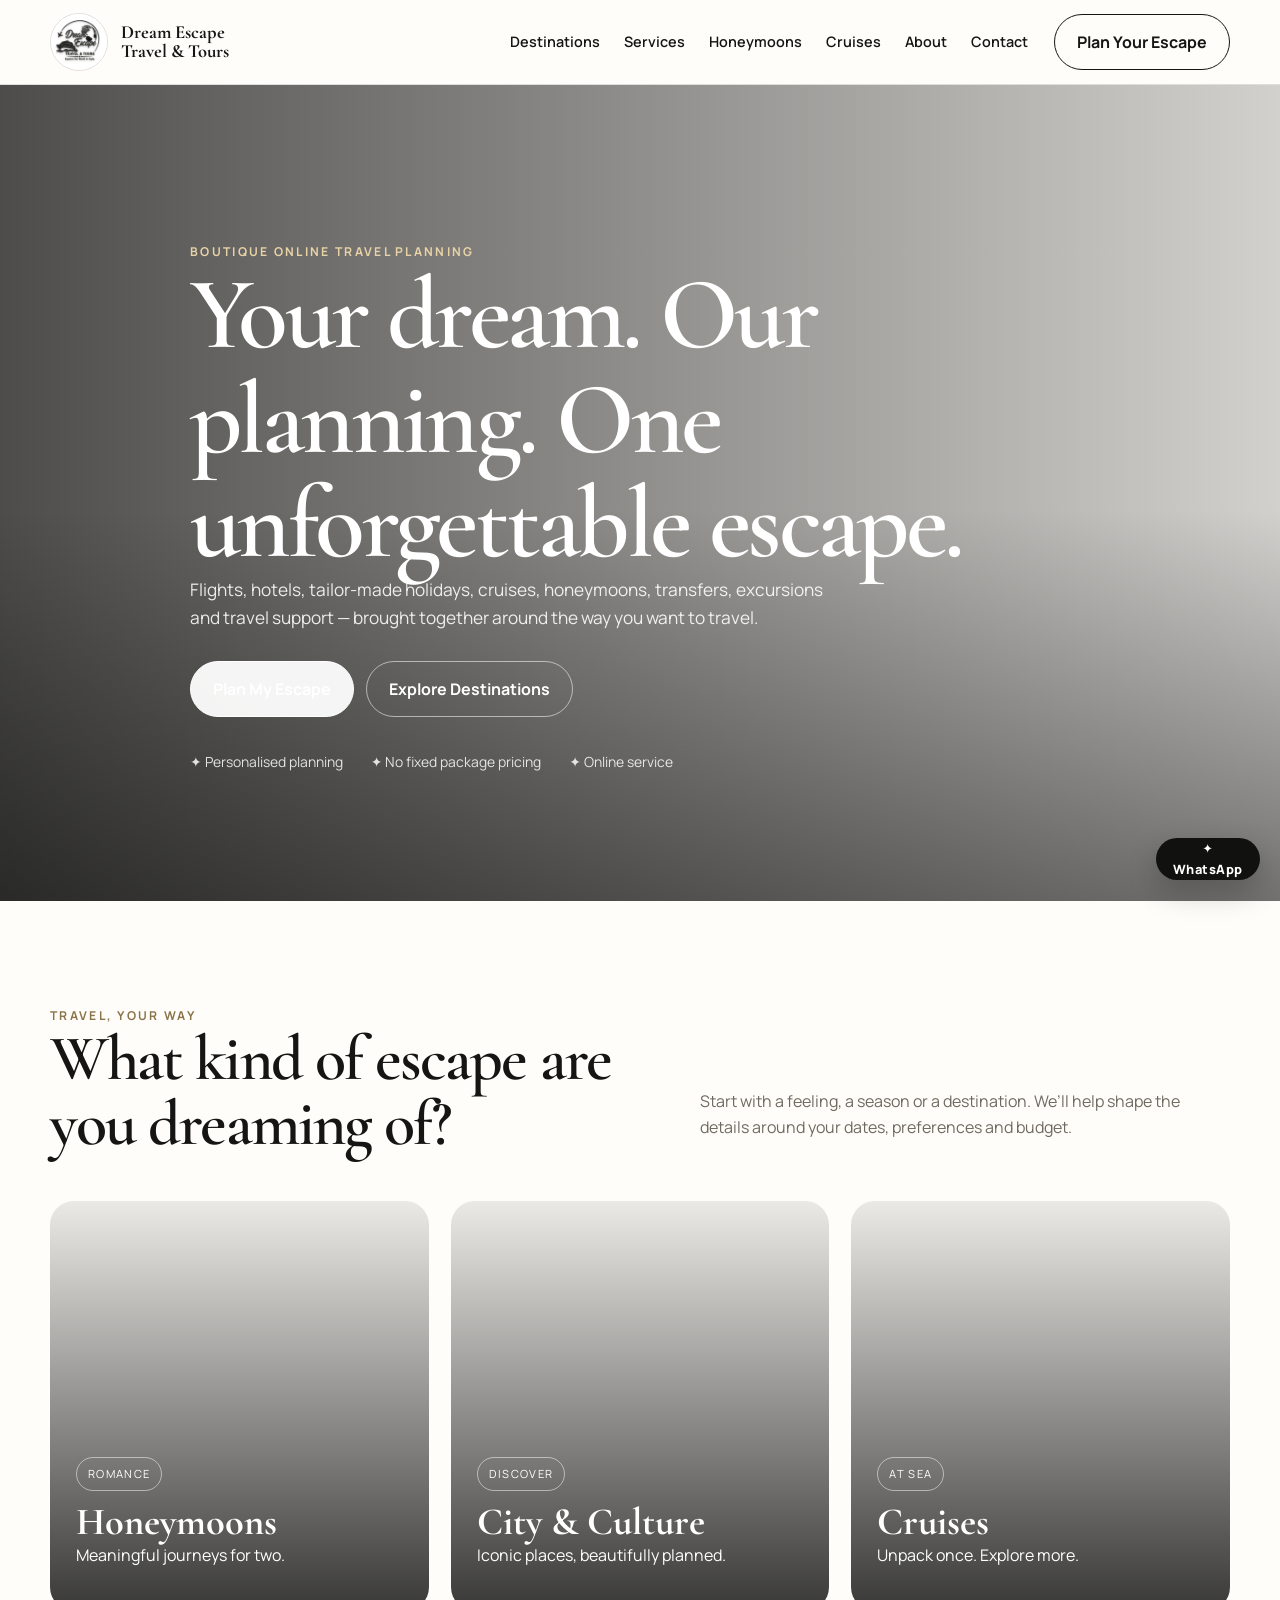
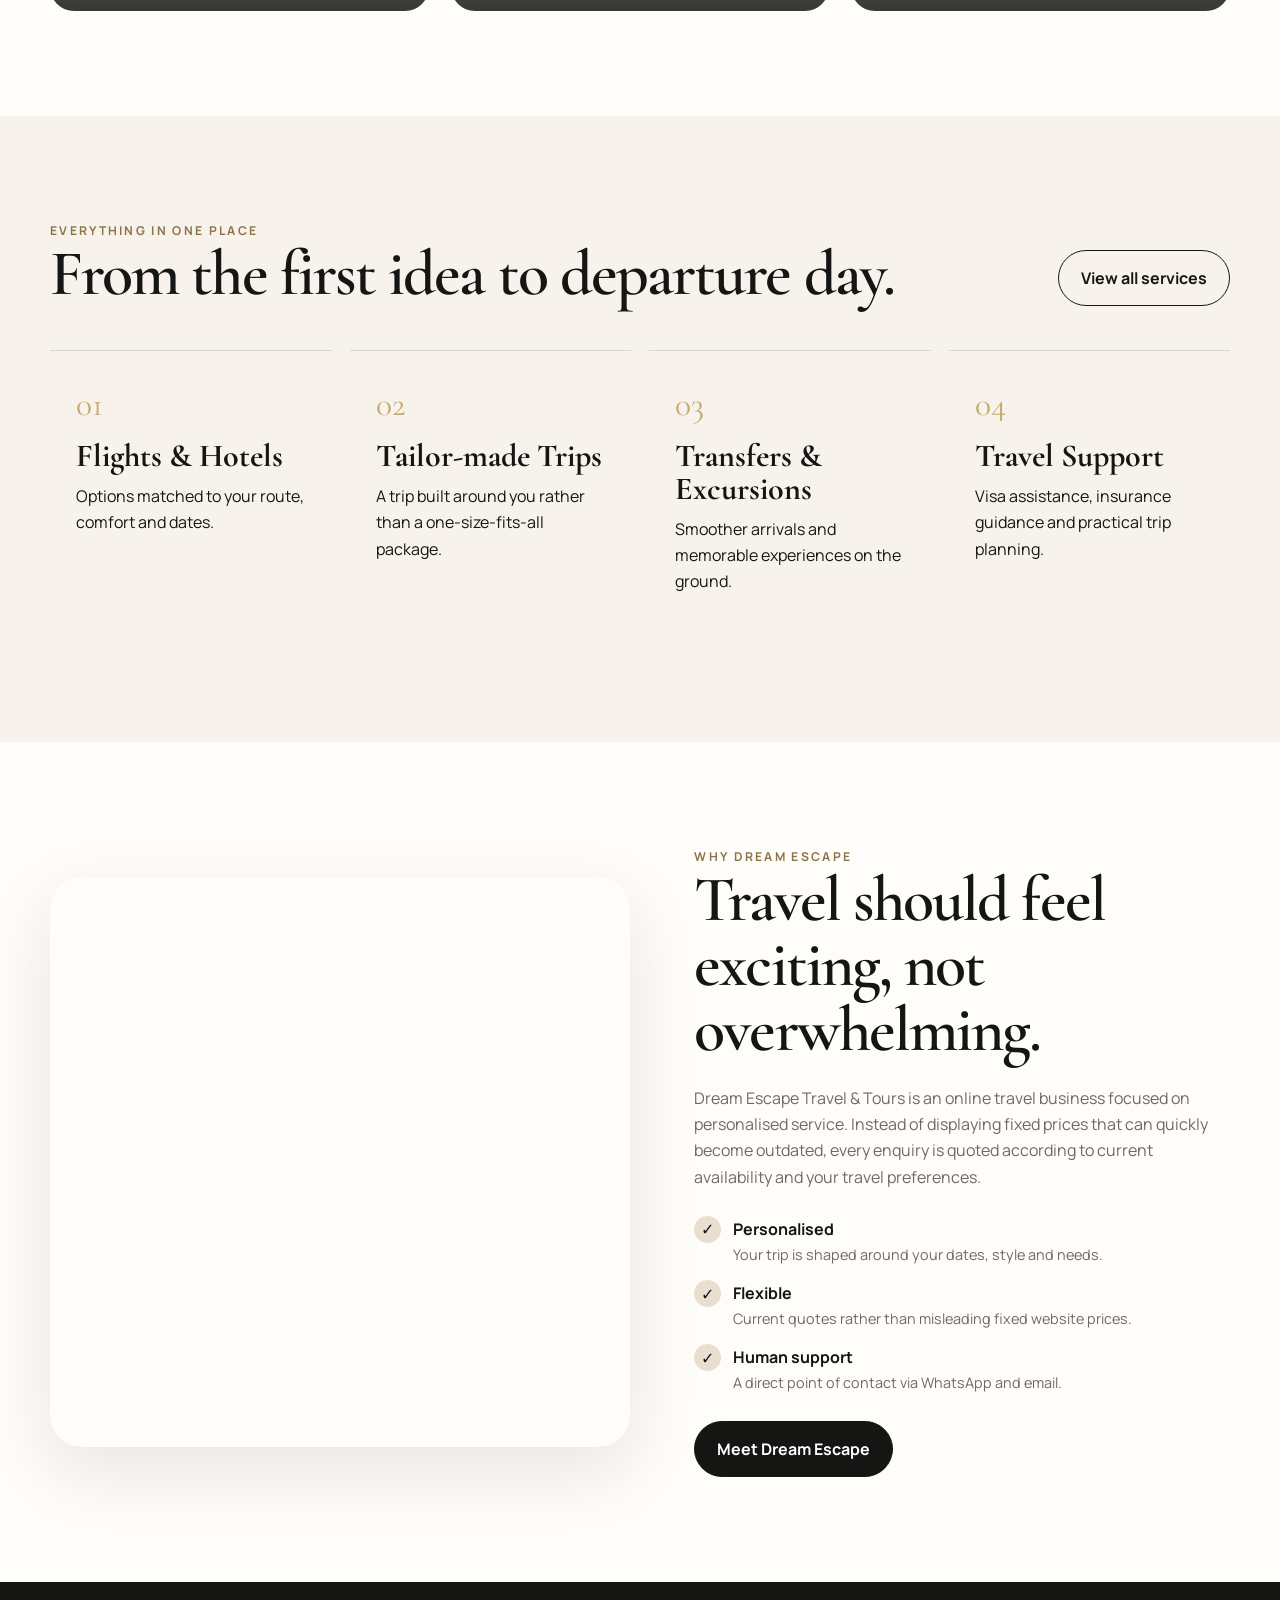
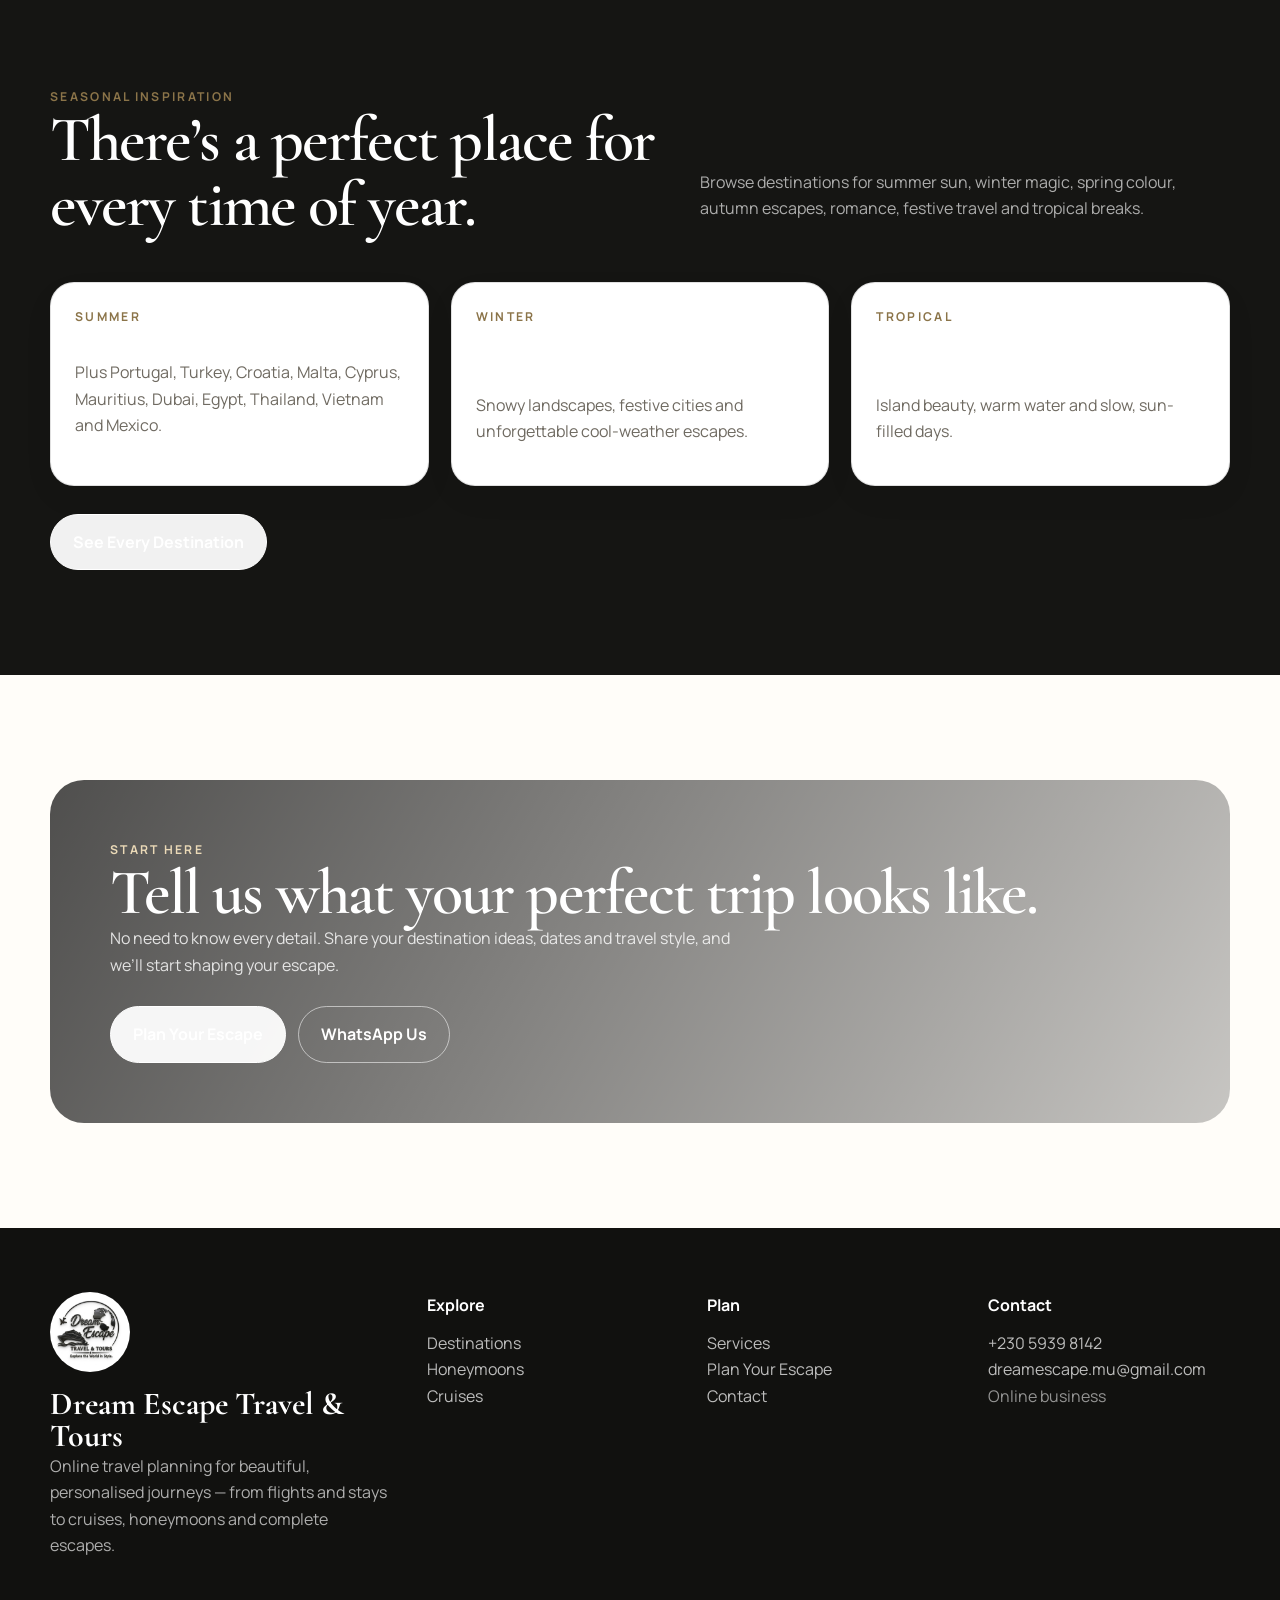
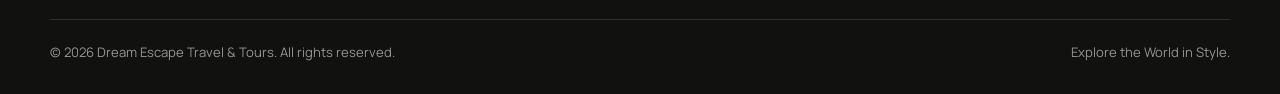
==== index.html @ 02864004 "Add files via upload" ====
<!doctype html>
<html lang="en">
<head>
<meta charset="utf-8">
<meta name="viewport" content="width=device-width,initial-scale=1">
<title>Dream Escape Travel & Tours | Explore the World in Style</title>
<meta name="description" content="Dream Escape Travel & Tours — personalised travel planning, holidays, honeymoons and cruises.">
<link rel="icon" href="dream-escape-logo.jpeg">
<link rel="stylesheet" href="styles.css">
</head>
<body>

<header class="site-header">
  <div class="container nav">
    <a class="brand" href="index.html">
      <img src="dream-escape-logo.jpeg" alt="Dream Escape Travel & Tours logo">
      <span class="brand-text">Dream Escape<br>Travel & Tours</span>
    </a>
    <nav class="nav-links">
      <a href="destinations.html">Destinations</a>
      <a href="services.html">Services</a>
      <a href="honeymoons.html">Honeymoons</a>
      <a href="cruises.html">Cruises</a>
      <a href="about.html">About</a>
      <a href="contact.html">Contact</a>
    </nav>
    <a class="nav-cta" href="plan.html">Plan Your Escape</a>
    <button class="mobile-toggle" aria-label="Open menu">☰</button>
  </div>
</header>


<main>
<section class="hero">
  <div class="container hero-content">
    <div class="eyebrow" style="color:#e8d3a7">Boutique online travel planning</div>
    <h1>Your dream. Our planning. One unforgettable escape.</h1>
    <p>Flights, hotels, tailor-made holidays, cruises, honeymoons, transfers, excursions and travel support — brought together around the way you want to travel.</p>
    <div class="hero-actions"><a class="btn btn-light" href="plan.html">Plan My Escape</a><a class="btn" style="border-color:rgba(255,255,255,.55);color:white" href="destinations.html">Explore Destinations</a></div>
    <div class="hero-note"><span>✦ Personalised planning</span><span>✦ No fixed package pricing</span><span>✦ Online service</span></div>
  </div>
</section>

<section class="section">
 <div class="container">
  <div class="section-head"><div><div class="eyebrow">Travel, your way</div><h2>What kind of escape are you dreaming of?</h2></div><p>Start with a feeling, a season or a destination. We’ll help shape the details around your dates, preferences and budget.</p></div>
  <div class="grid-3">
    <a class="image-card" href="honeymoons.html" style="background-image:url('https://images.unsplash.com/photo-1516483638261-f4dbaf036963?auto=format&fit=crop&w=1000&q=85')"><div class="image-card-content"><span class="badge">Romance</span><h3>Honeymoons</h3><p>Meaningful journeys for two.</p></div></a>
    <a class="image-card" href="destinations.html" style="background-image:url('https://images.unsplash.com/photo-1502602898657-3e91760cbb34?auto=format&fit=crop&w=1000&q=85')"><div class="image-card-content"><span class="badge">Discover</span><h3>City & Culture</h3><p>Iconic places, beautifully planned.</p></div></a>
    <a class="image-card" href="cruises.html" style="background-image:url('https://images.unsplash.com/photo-1548574505-5e239809ee19?auto=format&fit=crop&w=1000&q=85')"><div class="image-card-content"><span class="badge">At sea</span><h3>Cruises</h3><p>Unpack once. Explore more.</p></div></a>
  </div>
 </div>
</section>

<section class="section section-soft">
 <div class="container">
  <div class="section-head"><div><div class="eyebrow">Everything in one place</div><h2>From the first idea to departure day.</h2></div><a class="btn" href="services.html">View all services</a></div>
  <div class="grid-4">
   <div class="service"><div class="service-num">01</div><h3>Flights & Hotels</h3><p>Options matched to your route, comfort and dates.</p></div>
   <div class="service"><div class="service-num">02</div><h3>Tailor-made Trips</h3><p>A trip built around you rather than a one-size-fits-all package.</p></div>
   <div class="service"><div class="service-num">03</div><h3>Transfers & Excursions</h3><p>Smoother arrivals and memorable experiences on the ground.</p></div>
   <div class="service"><div class="service-num">04</div><h3>Travel Support</h3><p>Visa assistance, insurance guidance and practical trip planning.</p></div>
  </div>
 </div>
</section>

<section class="section">
 <div class="container split">
  <div class="split-media"></div>
  <div>
   <div class="eyebrow">Why Dream Escape</div>
   <h2>Travel should feel exciting, not overwhelming.</h2>
   <p class="muted" style="margin-top:22px">Dream Escape Travel & Tours is an online travel business focused on personalised service. Instead of displaying fixed prices that can quickly become outdated, every enquiry is quoted according to current availability and your travel preferences.</p>
   <div class="checks">
    <div class="check"><span>✓</span><div><b>Personalised</b><div class="small">Your trip is shaped around your dates, style and needs.</div></div></div>
    <div class="check"><span>✓</span><div><b>Flexible</b><div class="small">Current quotes rather than misleading fixed website prices.</div></div></div>
    <div class="check"><span>✓</span><div><b>Human support</b><div class="small">A direct point of contact via WhatsApp and email.</div></div></div>
   </div>
   <a class="btn btn-dark" href="about.html">Meet Dream Escape</a>
  </div>
 </div>
</section>

<section class="section section-dark">
 <div class="container">
  <div class="section-head"><div><div class="eyebrow">Seasonal inspiration</div><h2>There’s a perfect place for every time of year.</h2></div><p>Browse destinations for summer sun, winter magic, spring colour, autumn escapes, romance, festive travel and tropical breaks.</p></div>
  <div class="grid-3">
   <div class="card"><div class="card-body"><div class="eyebrow">Summer</div><h3>Greece · Italy · Spain</h3><p>Plus Portugal, Turkey, Croatia, Malta, Cyprus, Mauritius, Dubai, Egypt, Thailand, Vietnam and Mexico.</p></div></div>
   <div class="card"><div class="card-body"><div class="eyebrow">Winter</div><h3>Switzerland · Japan · Lapland</h3><p>Snowy landscapes, festive cities and unforgettable cool-weather escapes.</p></div></div>
   <div class="card"><div class="card-body"><div class="eyebrow">Tropical</div><h3>Mauritius · Maldives · Seychelles</h3><p>Island beauty, warm water and slow, sun-filled days.</p></div></div>
  </div>
  <div style="margin-top:28px"><a class="btn btn-light" href="destinations.html">See Every Destination</a></div>
 </div>
</section>

<section class="section">
 <div class="container cta-panel">
  <div class="eyebrow" style="color:#ead9b7">Start here</div>
  <h2>Tell us what your perfect trip looks like.</h2>
  <p>No need to know every detail. Share your destination ideas, dates and travel style, and we’ll start shaping your escape.</p>
  <div class="hero-actions"><a class="btn btn-light" href="plan.html">Plan Your Escape</a><a class="btn" style="color:white;border-color:rgba(255,255,255,.55)" href="https://wa.me/23059398142" target="_blank">WhatsApp Us</a></div>
 </div>
</section>
</main>


<a class="float-wa" href="https://wa.me/23059398142" target="_blank" aria-label="WhatsApp">✦</a>
<footer>
  <div class="container">
    <div class="footer-grid">
      <div class="footer-brand">
        <img src="dream-escape-logo.jpeg" alt="">
        <h3>Dream Escape Travel & Tours</h3>
        <p style="color:rgba(255,255,255,.66);max-width:360px">Online travel planning for beautiful, personalised journeys — from flights and stays to cruises, honeymoons and complete escapes.</p>
      </div>
      <div><div class="footer-title">Explore</div><a href="destinations.html">Destinations</a><br><a href="honeymoons.html">Honeymoons</a><br><a href="cruises.html">Cruises</a></div>
      <div><div class="footer-title">Plan</div><a href="services.html">Services</a><br><a href="plan.html">Plan Your Escape</a><br><a href="contact.html">Contact</a></div>
      <div><div class="footer-title">Contact</div><a href="tel:+23059398142">+230 5939 8142</a><br><a href="mailto:dreamescape.mu@gmail.com">dreamescape.mu@gmail.com</a><br><span style="color:rgba(255,255,255,.55)">Online business</span></div>
    </div>
    <div class="copyright"><span>© 2026 Dream Escape Travel & Tours. All rights reserved.</span><span>Explore the World in Style.</span></div>
  </div>
</footer>
<script src="script.js"></script>

</body>
</html>
---- styles.css ----
@import url('https://fonts.googleapis.com/css2?family=Cormorant+Garamond:wght@500;600;700&family=Manrope:wght@400;500;600;700&display=swap');

:root{
  --ink:#151513;
  --cream:#f7f3ec;
  --paper:#fffdf9;
  --champagne:#c7a86d;
  --sand:#e9dfce;
  --muted:#6f6a61;
  --line:rgba(21,21,19,.13);
  --radius:24px;
  --shadow:0 24px 70px rgba(30,25,18,.10);
}
*{box-sizing:border-box}
html{scroll-behavior:smooth}
body{margin:0;color:var(--ink);background:var(--paper);font-family:Manrope,system-ui,sans-serif;line-height:1.65}
img{max-width:100%;display:block}
a{color:inherit;text-decoration:none}
.container{width:min(1180px,calc(100% - 36px));margin:auto}
.eyebrow{font-size:.76rem;letter-spacing:.19em;text-transform:uppercase;font-weight:700;color:#8b7449}
h1,h2,h3,.serif{font-family:"Cormorant Garamond",serif;line-height:1.02;margin:0}
h1{font-size:clamp(3.1rem,8vw,7rem);font-weight:600;letter-spacing:-.035em}
h2{font-size:clamp(2.6rem,5vw,4.8rem);font-weight:600;letter-spacing:-.03em}
h3{font-size:2rem}
p{margin:0 0 1rem}
.small{font-size:.9rem;color:var(--muted)}
.muted{color:var(--muted)}

.site-header{position:sticky;top:0;z-index:50;background:rgba(255,253,249,.88);backdrop-filter:blur(15px);border-bottom:1px solid var(--line)}
.nav{height:84px;display:flex;align-items:center;gap:26px}
.brand{display:flex;align-items:center;gap:13px;margin-right:auto}
.brand img{width:58px;height:58px;object-fit:cover;border-radius:50%;border:1px solid var(--line)}
.brand-text{font-family:"Cormorant Garamond";font-weight:700;font-size:1.16rem;line-height:1}
.nav-links{display:flex;gap:24px;align-items:center;font-size:.9rem;font-weight:600}
.nav-links a:hover{color:#8b7449}
.nav-cta,.btn{display:inline-flex;align-items:center;justify-content:center;gap:10px;border-radius:999px;padding:14px 22px;font-weight:700;border:1px solid var(--ink);transition:.2s ease}
.btn-dark{background:var(--ink);color:white}
.btn-light{background:rgba(255,255,255,.94);border-color:white}
.btn-gold{background:var(--champagne);border-color:var(--champagne)}
.btn:hover{transform:translateY(-2px)}
.mobile-toggle{display:none;background:none;border:0;font-size:1.5rem}

.hero{min-height:calc(100vh - 84px);position:relative;display:grid;align-items:end;background:
linear-gradient(90deg,rgba(8,8,7,.72),rgba(8,8,7,.18)),
url('https://images.unsplash.com/photo-1507525428034-b723cf961d3e?auto=format&fit=crop&w=2000&q=85') center/cover;color:white}
.hero::after{content:"";position:absolute;inset:0;background:linear-gradient(to top,rgba(0,0,0,.46),transparent 48%)}
.hero-content{position:relative;z-index:2;padding:100px 0 70px;max-width:900px}
.hero p{font-size:1.08rem;max-width:650px;color:rgba(255,255,255,.88)}
.hero-actions{display:flex;gap:12px;flex-wrap:wrap;margin-top:28px}
.hero-note{margin-top:34px;display:flex;gap:28px;flex-wrap:wrap;font-size:.87rem;color:rgba(255,255,255,.84)}

.section{padding:105px 0}
.section-soft{background:var(--cream)}
.section-dark{background:var(--ink);color:white}
.section-head{display:flex;justify-content:space-between;gap:30px;align-items:end;margin-bottom:44px}
.section-head p{max-width:530px;color:var(--muted)}
.section-dark .section-head p{color:rgba(255,255,255,.65)}
.grid-3{display:grid;grid-template-columns:repeat(3,1fr);gap:22px}
.grid-4{display:grid;grid-template-columns:repeat(4,1fr);gap:18px}
.card{background:white;border:1px solid var(--line);border-radius:var(--radius);overflow:hidden;box-shadow:0 12px 34px rgba(32,28,20,.04)}
.card-body{padding:24px}
.card p{color:var(--muted)}
.image-card{position:relative;min-height:410px;background-size:cover;background-position:center;border-radius:var(--radius);overflow:hidden;color:white;display:flex;align-items:end}
.image-card::before{content:"";position:absolute;inset:0;background:linear-gradient(to top,rgba(0,0,0,.78),rgba(0,0,0,.08))}
.image-card-content{position:relative;padding:26px;z-index:1}
.image-card h3{font-size:2.4rem}
.badge{display:inline-block;padding:7px 11px;border:1px solid rgba(255,255,255,.5);border-radius:999px;font-size:.7rem;letter-spacing:.12em;text-transform:uppercase;margin-bottom:12px}

.service{padding:26px;border-top:1px solid var(--line)}
.service-num{font-family:"Cormorant Garamond";font-size:2.1rem;color:var(--champagne)}
.service h3{margin:8px 0 10px}
.icon{font-size:1.6rem}

.split{display:grid;grid-template-columns:1.04fr .96fr;gap:64px;align-items:center}
.split-media{min-height:570px;border-radius:32px;background:url('https://images.unsplash.com/photo-1469474968028-56623f02e42e?auto=format&fit=crop&w=1400&q=85') center/cover;box-shadow:var(--shadow)}
.checks{display:grid;gap:14px;margin:26px 0}
.check{display:flex;gap:12px;align-items:flex-start}
.check b{display:block}
.check span{width:27px;height:27px;border-radius:50%;background:var(--sand);display:grid;place-items:center;flex:0 0 auto}

.cta-panel{padding:60px;border-radius:34px;background:
linear-gradient(120deg,rgba(0,0,0,.69),rgba(0,0,0,.22)),
url('https://images.unsplash.com/photo-1530789253388-582c481c54b0?auto=format&fit=crop&w=1800&q=85') center/cover;color:white}
.cta-panel p{max-width:620px;color:rgba(255,255,255,.82)}

.page-hero{padding:110px 0 76px;background:var(--cream)}
.page-hero p{max-width:720px;color:var(--muted);font-size:1.07rem}

.filters{display:flex;gap:9px;flex-wrap:wrap;margin:30px 0}
.filter-btn{border:1px solid var(--line);background:white;border-radius:999px;padding:10px 15px;font-weight:700;cursor:pointer}
.filter-btn.active{background:var(--ink);color:white}
.dest-grid{display:grid;grid-template-columns:repeat(3,1fr);gap:18px}
.dest-card{padding:22px;border:1px solid var(--line);border-radius:20px;background:white}
.dest-card h3{font-size:1.8rem}
.dest-card .meta{font-size:.79rem;color:#8b7449;text-transform:uppercase;letter-spacing:.09em;font-weight:700}

.form-wrap{display:grid;grid-template-columns:.8fr 1.2fr;gap:50px}
form{background:white;border:1px solid var(--line);border-radius:28px;padding:28px}
.field-grid{display:grid;grid-template-columns:1fr 1fr;gap:16px}
label{display:block;font-size:.8rem;font-weight:700;margin-bottom:7px}
input,select,textarea{width:100%;padding:14px 15px;border:1px solid var(--line);border-radius:12px;background:#fff;font:inherit}
textarea{min-height:130px;resize:vertical}
.field{margin-bottom:16px}
.full{grid-column:1/-1}

.contact-cards{display:grid;grid-template-columns:repeat(3,1fr);gap:18px}
.contact-card{padding:28px;border-radius:22px;background:white;border:1px solid var(--line)}
.contact-card strong{display:block;font-family:"Cormorant Garamond";font-size:1.8rem}

footer{background:#11110f;color:white;padding:64px 0 30px}
.footer-grid{display:grid;grid-template-columns:1.4fr repeat(3,1fr);gap:38px}
.footer-brand img{width:80px;height:80px;object-fit:cover;border-radius:50%;margin-bottom:16px}
footer a{color:rgba(255,255,255,.72)}
footer a:hover{color:white}
.footer-title{font-weight:700;margin-bottom:12px}
.copyright{border-top:1px solid rgba(255,255,255,.13);margin-top:45px;padding-top:22px;font-size:.82rem;color:rgba(255,255,255,.55);display:flex;justify-content:space-between;gap:20px;flex-wrap:wrap}

.float-wa{position:fixed;right:20px;bottom:20px;z-index:40;background:#11110f;color:white;width:56px;height:56px;border-radius:50%;display:grid;place-items:center;box-shadow:0 12px 30px rgba(0,0,0,.22);font-size:1.35rem}

.notice{padding:14px 16px;border:1px solid var(--line);border-radius:14px;background:var(--cream);font-size:.86rem;color:var(--muted)}

@media(max-width:900px){
 .nav-links{display:none;position:absolute;top:84px;left:0;right:0;background:var(--paper);padding:24px;flex-direction:column;border-bottom:1px solid var(--line)}
 .nav-links.open{display:flex}
 .mobile-toggle{display:block}
 .nav-cta{display:none}
 .grid-3,.grid-4,.dest-grid{grid-template-columns:1fr 1fr}
 .split,.form-wrap{grid-template-columns:1fr}
 .split-media{min-height:430px}
 .footer-grid{grid-template-columns:1fr 1fr}
 .contact-cards{grid-template-columns:1fr}
}
@media(max-width:620px){
 .section{padding:72px 0}
 .hero{min-height:78vh}
 .hero-content{padding:80px 0 48px}
 .grid-3,.grid-4,.dest-grid,.field-grid{grid-template-columns:1fr}
 .section-head{display:block}
 .section-head p{margin-top:16px}
 .cta-panel{padding:38px 24px}
 .footer-grid{grid-template-columns:1fr}
 .brand-text{font-size:1rem}
}


/* Mobile and enquiry-form refinements */
.choice-grid{display:grid;grid-template-columns:repeat(3,1fr);gap:10px}
.choice{display:flex;align-items:center;gap:8px;padding:12px 14px;border:1px solid var(--line);border-radius:14px;background:var(--paper);font-size:.86rem;cursor:pointer}
.choice input{width:auto;margin:0}
.form-actions{display:flex;gap:10px;flex-wrap:wrap}
.float-wa{width:auto;height:auto;min-width:58px;padding:0 17px;border-radius:999px;font-size:.8rem;font-weight:800;letter-spacing:.04em}
.float-wa::after{content:" WhatsApp"}

@media(max-width:620px){
  .hero h1{font-size:clamp(3rem,13vw,4.8rem);line-height:.98}
  .hero p{font-size:1rem;line-height:1.55}
  .hero-actions .btn{width:100%}
  .hero .btn-light{color:var(--ink)}
  .hero-note{gap:12px 18px;font-size:.8rem}
  .brand img{width:52px;height:52px}
  .brand-text{font-size:1.12rem}
  .choice-grid{grid-template-columns:1fr 1fr}
  form{padding:20px}
}
@media(max-width:430px){.choice-grid{grid-template-columns:1fr}}
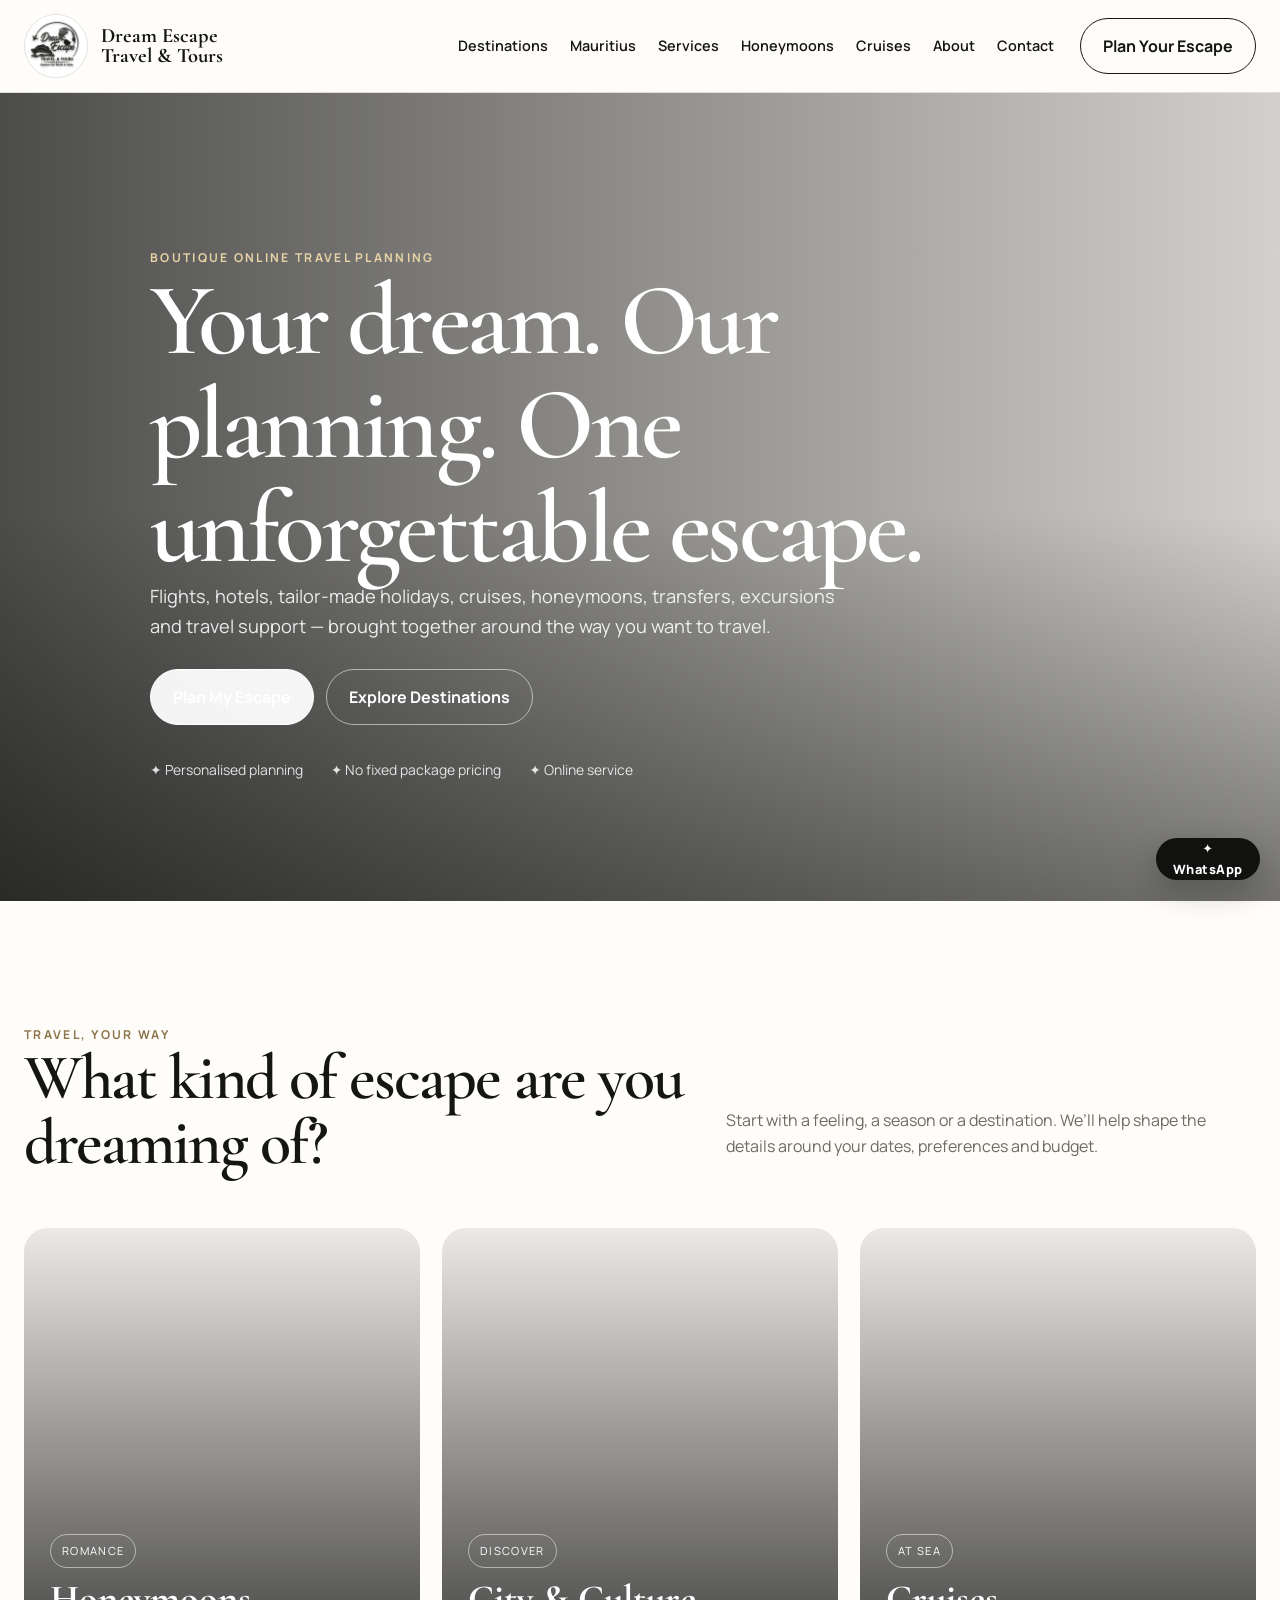
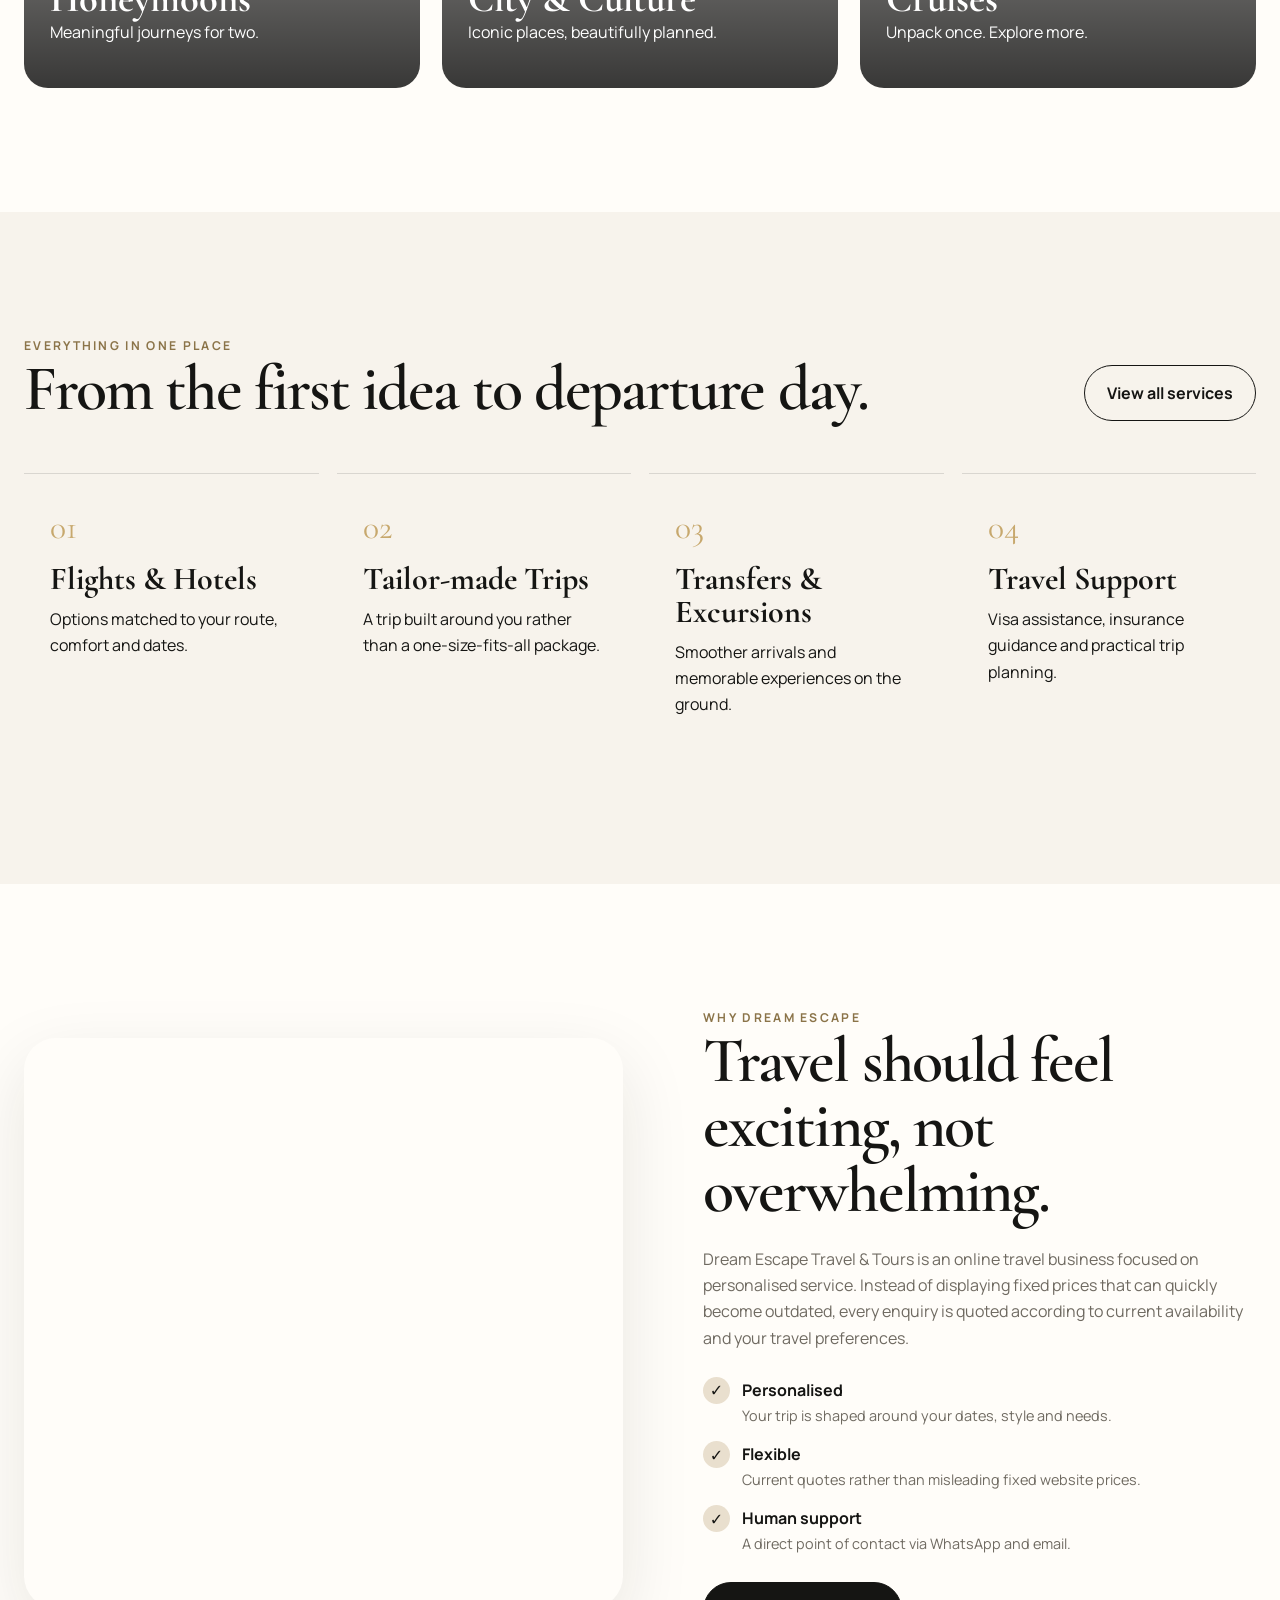
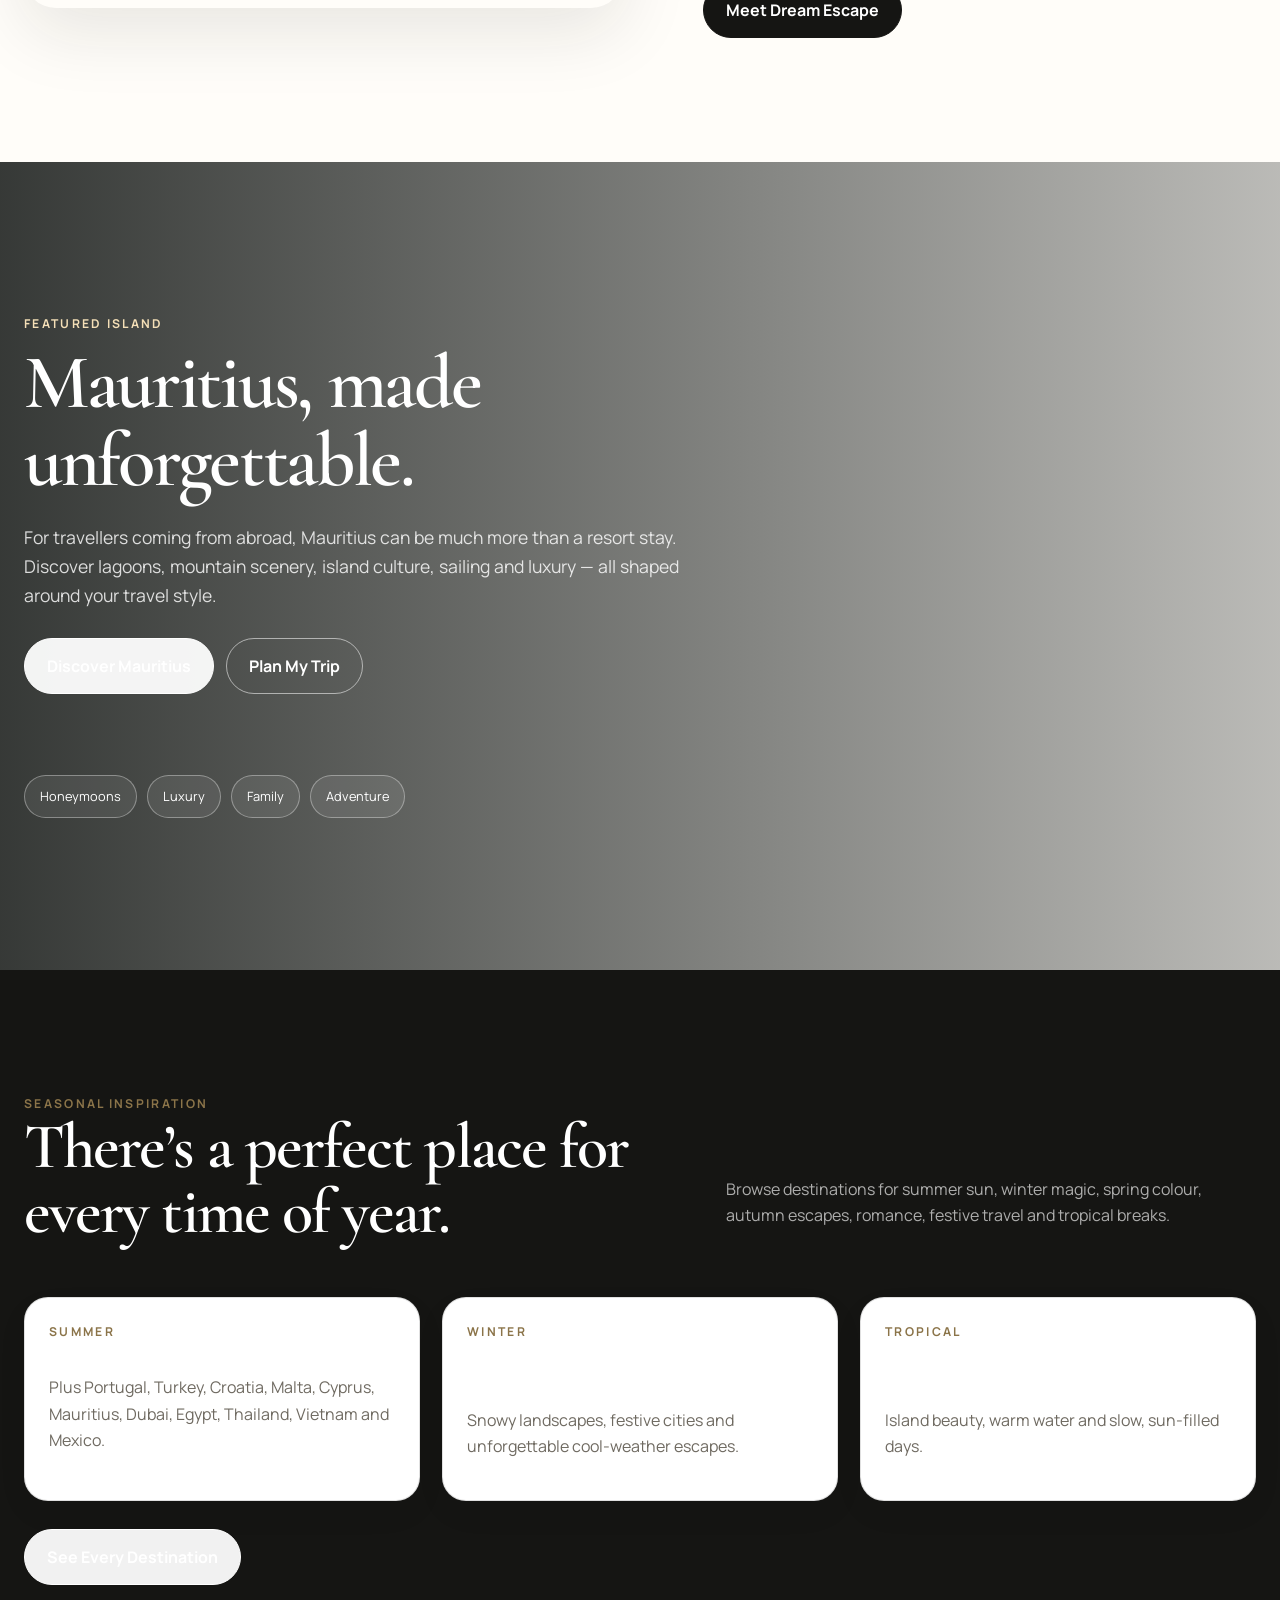
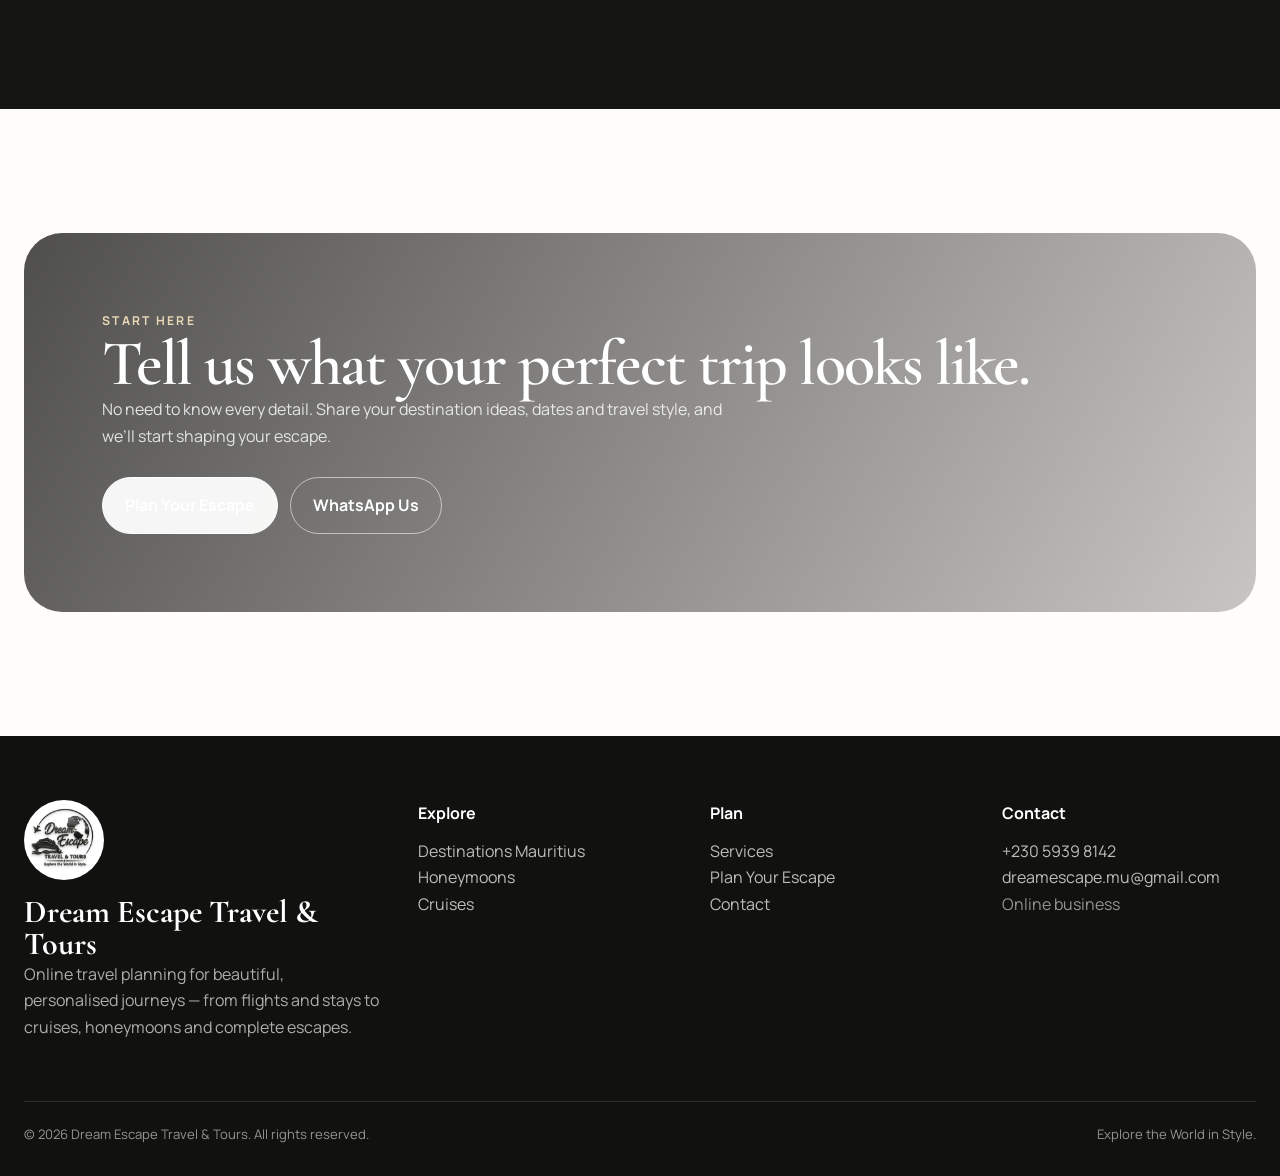
==== commit 582903b8: "Add files via upload" ====
--- a/index.html
+++ b/index.html
@@ -18,6 +18,7 @@
     </a>
     <nav class="nav-links">
       <a href="destinations.html">Destinations</a>
+      <a href="mauritius.html">Mauritius</a>
       <a href="services.html">Services</a>
       <a href="honeymoons.html">Honeymoons</a>
       <a href="cruises.html">Cruises</a>
@@ -81,7 +82,7 @@
  </div>
 </section>
 
-<section class="section section-dark">
+<section class="section mauritius-home-feature"><div class="container"><div class="mauritius-feature-inner"><div class="mauritius-feature-copy"><div class="eyebrow" style="color:#f4dfb7">Featured island</div><h2>Mauritius, made unforgettable.</h2><p>For travellers coming from abroad, Mauritius can be much more than a resort stay. Discover lagoons, mountain scenery, island culture, sailing and luxury — all shaped around your travel style.</p><div class="hero-actions"><a class="btn btn-light" href="mauritius.html">Discover Mauritius</a><a class="btn mauritius-outline" href="plan.html">Plan My Trip</a></div></div><div class="mauritius-feature-badges"><span>Honeymoons</span><span>Luxury</span><span>Family</span><span>Adventure</span></div></div></div></section><section class="section section-dark">
  <div class="container">
   <div class="section-head"><div><div class="eyebrow">Seasonal inspiration</div><h2>There’s a perfect place for every time of year.</h2></div><p>Browse destinations for summer sun, winter magic, spring colour, autumn escapes, romance, festive travel and tropical breaks.</p></div>
   <div class="grid-3">
@@ -113,7 +114,8 @@
         <h3>Dream Escape Travel & Tours</h3>
         <p style="color:rgba(255,255,255,.66);max-width:360px">Online travel planning for beautiful, personalised journeys — from flights and stays to cruises, honeymoons and complete escapes.</p>
       </div>
-      <div><div class="footer-title">Explore</div><a href="destinations.html">Destinations</a><br><a href="honeymoons.html">Honeymoons</a><br><a href="cruises.html">Cruises</a></div>
+      <div><div class="footer-title">Explore</div><a href="destinations.html">Destinations</a>
+      <a href="mauritius.html">Mauritius</a><br><a href="honeymoons.html">Honeymoons</a><br><a href="cruises.html">Cruises</a></div>
       <div><div class="footer-title">Plan</div><a href="services.html">Services</a><br><a href="plan.html">Plan Your Escape</a><br><a href="contact.html">Contact</a></div>
       <div><div class="footer-title">Contact</div><a href="tel:+23059398142">+230 5939 8142</a><br><a href="mailto:dreamescape.mu@gmail.com">dreamescape.mu@gmail.com</a><br><span style="color:rgba(255,255,255,.55)">Online business</span></div>
     </div>
--- a/styles.css
+++ b/styles.css
@@ -164,3 +164,11 @@
   form{padding:20px}
 }
 @media(max-width:430px){.choice-grid{grid-template-columns:1fr}}
+
+.container{width:min(1240px,calc(100% - 48px))}.nav{height:92px}.brand img{width:64px;height:64px}.brand-text{font-size:1.28rem}.nav-links{gap:22px}.hero{min-height:calc(100vh - 92px)}.hero-content{padding:120px 0 84px;max-width:980px}.hero p{font-size:1.14rem;max-width:720px}.section{padding:124px 0}.section-head{margin-bottom:52px}.image-card{min-height:460px}.split{gap:80px}.cta-panel{padding:78px;border-radius:38px}.page-hero{padding:132px 0 92px}
+.mauritius-home-feature{background:linear-gradient(90deg,rgba(10,14,12,.82),rgba(10,14,12,.28)),url('https://images.unsplash.com/photo-1507525428034-b723cf961d3e?auto=format&fit=crop&w=2000&q=88') center/cover;color:white}.mauritius-feature-inner{min-height:560px;display:flex;flex-direction:column;justify-content:space-between;padding:28px 0}.mauritius-feature-copy{max-width:780px}.mauritius-feature-copy h2{font-size:clamp(3.4rem,6vw,6rem);margin:10px 0 22px}.mauritius-feature-copy p{font-size:1.1rem;color:rgba(255,255,255,.82);max-width:670px}.mauritius-feature-badges{display:flex;gap:10px;flex-wrap:wrap}.mauritius-feature-badges span{border:1px solid rgba(255,255,255,.35);background:rgba(255,255,255,.08);padding:10px 15px;border-radius:999px;font-size:.8rem}.mauritius-outline{color:white;border-color:rgba(255,255,255,.55)}
+.mauritius-hero{min-height:86vh;display:flex;align-items:end;background:linear-gradient(90deg,rgba(6,12,10,.74),rgba(6,12,10,.14)),url('https://images.unsplash.com/photo-1573843981267-be1999ff37cd?auto=format&fit=crop&w=2200&q=90') center/cover;color:white}.mauritius-hero-content{padding:120px 0 88px;max-width:980px}.mauritius-hero h1{font-size:clamp(4rem,8vw,7.5rem);margin:8px 0 24px}.mauritius-hero p{font-size:1.15rem;max-width:720px;color:rgba(255,255,255,.86)}.mauritius-proof{display:flex;gap:12px 26px;flex-wrap:wrap;margin-top:34px}.lead-copy{font-family:"Cormorant Garamond";font-size:1.55rem;line-height:1.35;margin-top:22px}.mauritius-photo{min-height:620px;border-radius:36px;background-size:cover;background-position:center;box-shadow:var(--shadow)}.mauritius-photo-one{background-image:url('https://images.unsplash.com/photo-1507525428034-b723cf961d3e?auto=format&fit=crop&w=1500&q=88')}.mauritius-photo-two{background-image:url('https://images.unsplash.com/photo-1500530855697-b586d89ba3ee?auto=format&fit=crop&w=1500&q=88')}.lux-stats{display:grid;grid-template-columns:repeat(3,1fr);gap:12px;margin-top:34px}.lux-stats div{padding:18px 0;border-top:1px solid var(--line)}.lux-stats strong{display:block;font-family:"Cormorant Garamond";font-size:2rem}.lux-stats span{font-size:.8rem;color:var(--muted)}
+.experience-grid{display:grid;grid-template-columns:repeat(3,1fr);gap:18px}.experience-card{height:520px;border-radius:28px;background-size:cover;background-position:center;position:relative;overflow:hidden;color:white}.experience-card::before{content:"";position:absolute;inset:0;background:linear-gradient(to top,rgba(0,0,0,.78),rgba(0,0,0,.06))}.experience-overlay{position:absolute;left:0;right:0;bottom:0;padding:30px;z-index:1}.experience-overlay h3{font-size:2.45rem}.experience-overlay p{color:rgba(255,255,255,.78)}.ex-beach{background-image:url('https://images.unsplash.com/photo-1507525428034-b723cf961d3e?auto=format&fit=crop&w=1200&q=88')}.ex-nature{background-image:url('https://images.unsplash.com/photo-1464822759023-fed622ff2c3b?auto=format&fit=crop&w=1200&q=88')}.ex-culture{background-image:url('https://images.unsplash.com/photo-1504674900247-0877df9cc836?auto=format&fit=crop&w=1200&q=88')}.ex-sailing{background-image:url('https://images.unsplash.com/photo-1540946485063-a40da27545f8?auto=format&fit=crop&w=1200&q=88')}.ex-luxury{background-image:url('https://images.unsplash.com/photo-1600607688969-a5bfcd646154?auto=format&fit=crop&w=1200&q=88')}.ex-romance{background-image:url('https://images.unsplash.com/photo-1510414842594-a61c69b5ae57?auto=format&fit=crop&w=1200&q=88')}.travel-style-grid{display:grid;grid-template-columns:repeat(4,1fr);gap:16px}.travel-style-card{padding:30px;border:1px solid var(--line);border-radius:24px;background:white}.travel-style-card span{font-family:"Cormorant Garamond";font-size:2.2rem;color:var(--champagne)}.travel-style-card p{color:var(--muted)}.mauritius-dark{background:#111813;color:white}.mauritius-dark .small,.mauritius-dark p{color:rgba(255,255,255,.68)}
+.mauritius-mosaic{display:grid;grid-template-columns:1.3fr .7fr .7fr;grid-template-rows:300px 300px;gap:16px}.mosaic-card{border-radius:26px;background-size:cover;background-position:center;position:relative;overflow:hidden}.mosaic-card::after{content:"";position:absolute;inset:0;background:linear-gradient(to top,rgba(0,0,0,.6),transparent 58%)}.mosaic-card span{position:absolute;left:22px;bottom:18px;z-index:1;color:white;font-family:"Cormorant Garamond";font-size:2rem}.m1{grid-row:1/3;background-image:url('https://images.unsplash.com/photo-1464822759023-fed622ff2c3b?auto=format&fit=crop&w=1200&q=88')}.m2{background-image:url('https://images.unsplash.com/photo-1500530855697-b586d89ba3ee?auto=format&fit=crop&w=900&q=88')}.m3{background-image:url('https://images.unsplash.com/photo-1507525428034-b723cf961d3e?auto=format&fit=crop&w=900&q=88')}.m4{background-image:url('https://images.unsplash.com/photo-1519501025264-65ba15a82390?auto=format&fit=crop&w=900&q=88')}.m5{background-image:url('https://images.unsplash.com/photo-1441974231531-c6227db76b6e?auto=format&fit=crop&w=900&q=88')}.mauritius-quote{display:flex;align-items:end;justify-content:space-between;gap:50px;padding:52px;border-radius:32px;background:white;border:1px solid var(--line)}.quote-actions{display:flex;gap:10px;flex-wrap:wrap}.mauritius-destination-banner{display:flex;align-items:end;justify-content:space-between;gap:30px;padding:38px;margin-bottom:34px;border-radius:28px;color:white;background:linear-gradient(100deg,rgba(7,15,12,.84),rgba(7,15,12,.26)),url('https://images.unsplash.com/photo-1507525428034-b723cf961d3e?auto=format&fit=crop&w=1600&q=88') center/cover}.mauritius-destination-banner p{max-width:650px;color:rgba(255,255,255,.8)}
+@media(max-width:1000px){.experience-grid{grid-template-columns:1fr 1fr}.travel-style-grid{grid-template-columns:1fr 1fr}.mauritius-mosaic{grid-template-columns:1fr 1fr;grid-template-rows:repeat(3,300px)}.m1{grid-row:auto}.m5{grid-column:1/3}.mauritius-quote{display:block}.quote-actions{margin-top:24px}}
+@media(max-width:620px){.container{width:min(100% - 28px,620px)}.nav{height:82px}.brand img{width:48px;height:48px}.brand-text{font-size:1.05rem}.hero{min-height:76vh}.hero-content{padding:74px 0 54px}.section{padding:78px 0}.image-card{min-height:390px}.mauritius-feature-inner{min-height:500px}.mauritius-feature-copy h2{font-size:3.2rem}.mauritius-hero{min-height:78vh}.mauritius-hero-content{padding:82px 0 58px}.mauritius-hero h1{font-size:3.5rem}.mauritius-photo{min-height:430px}.lux-stats{grid-template-columns:1fr}.experience-grid{grid-template-columns:1fr}.experience-card{height:430px}.travel-style-grid{grid-template-columns:1fr}.mauritius-mosaic{grid-template-columns:1fr;grid-template-rows:repeat(5,260px)}.m5{grid-column:auto}.mauritius-quote{padding:30px 22px}.mauritius-destination-banner{display:block;padding:28px 22px}.hero-actions .btn{width:100%}}
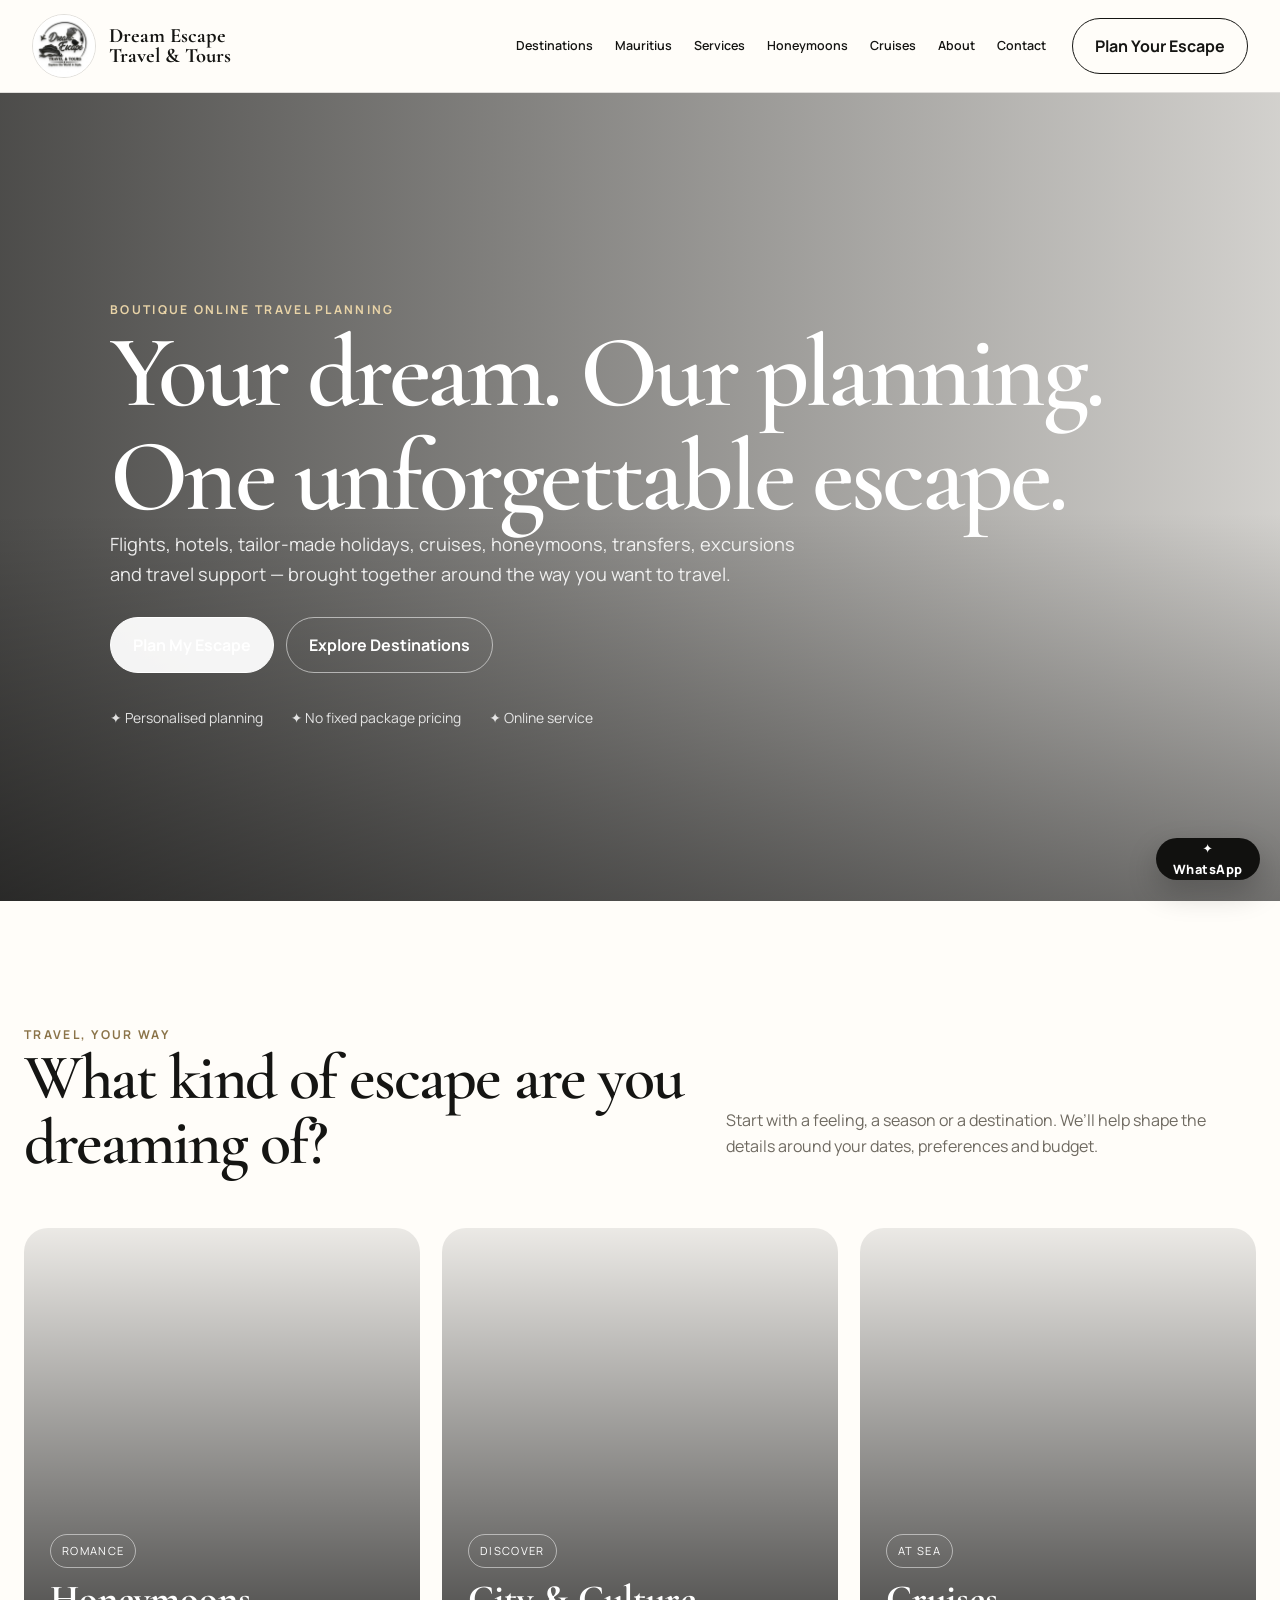
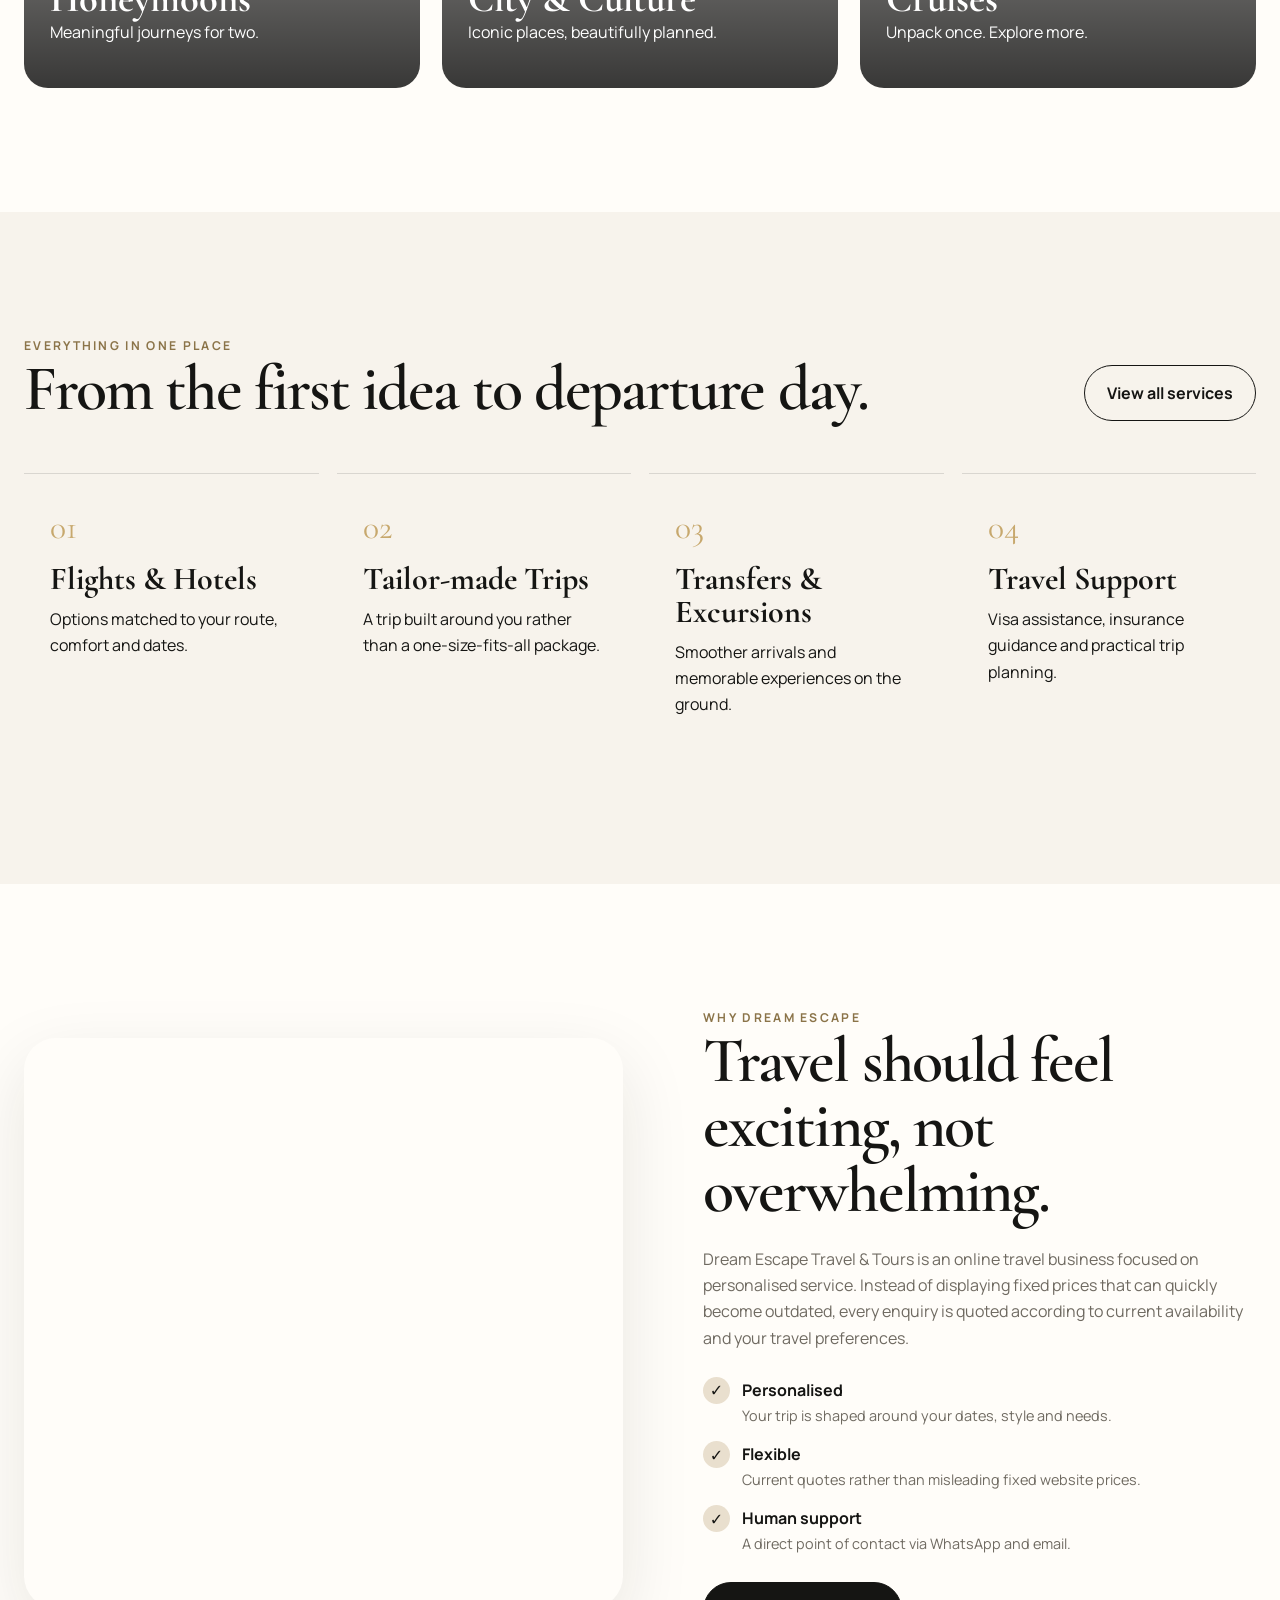
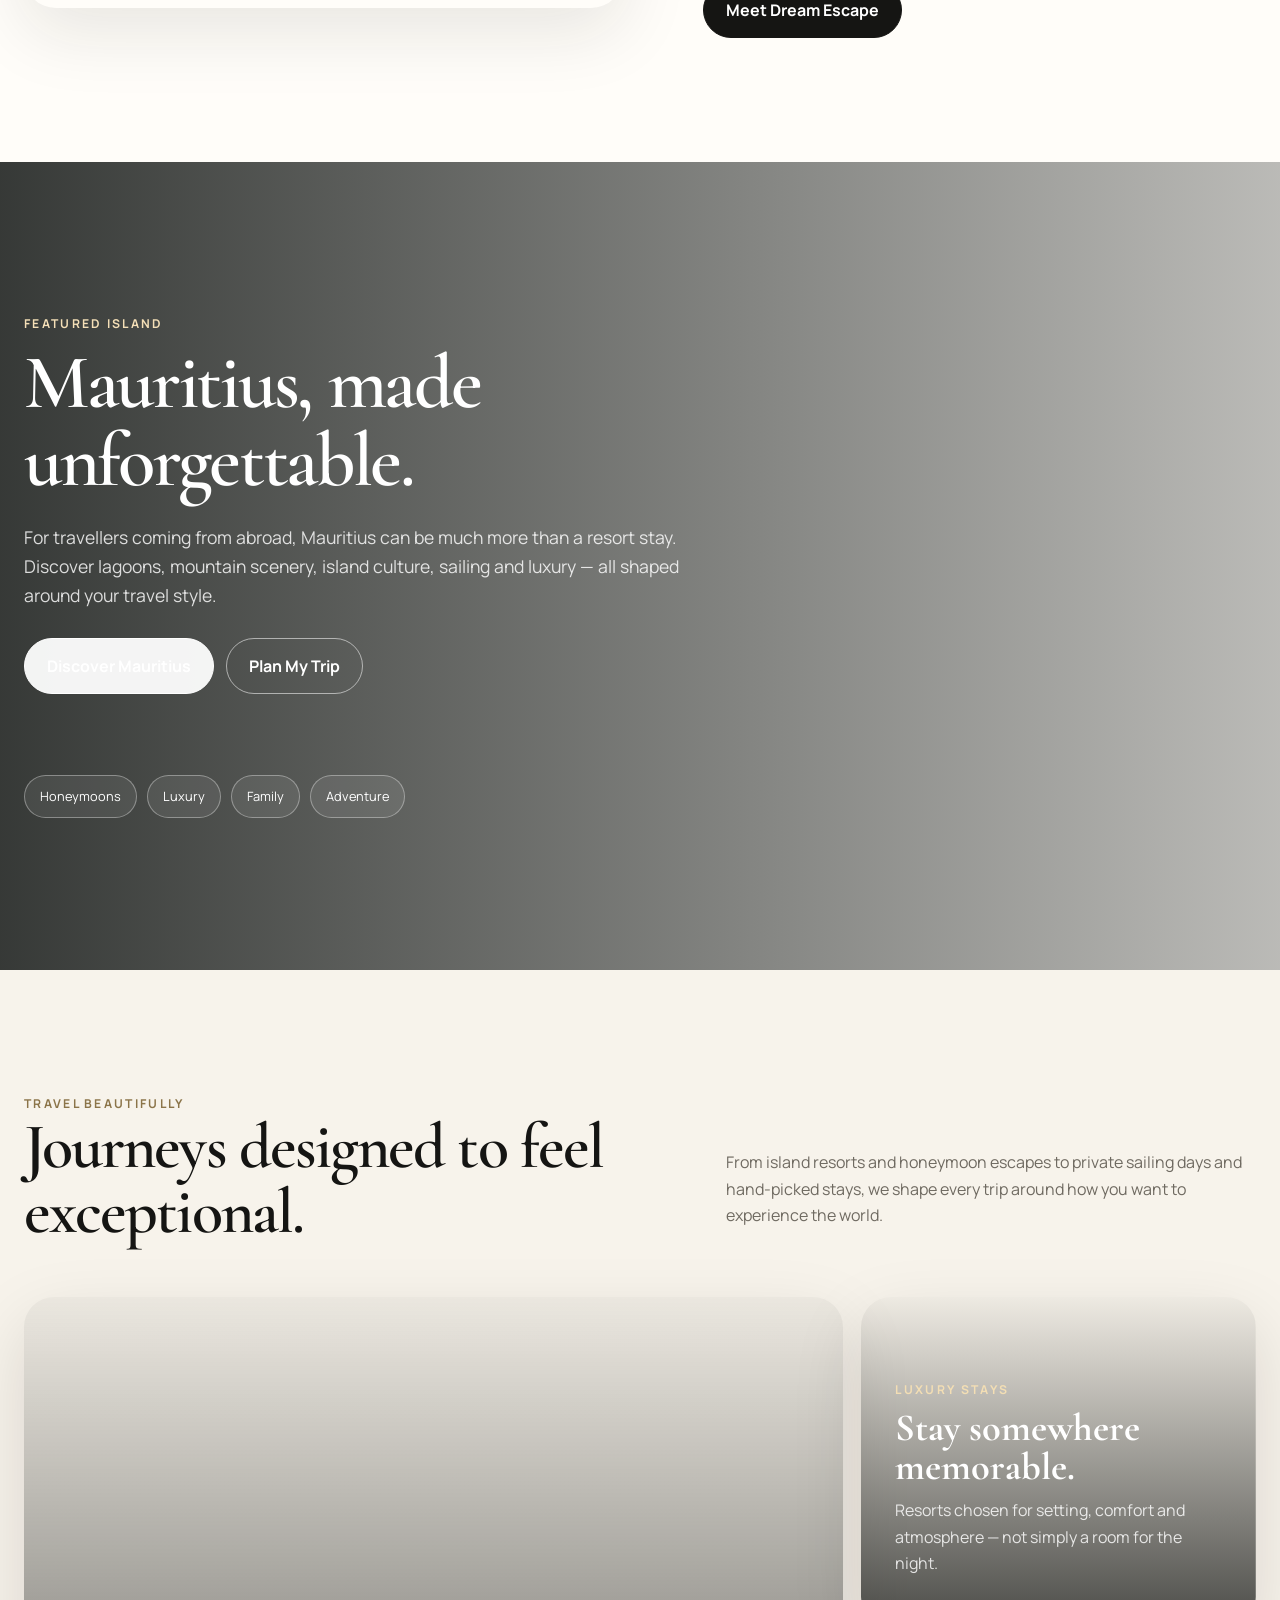
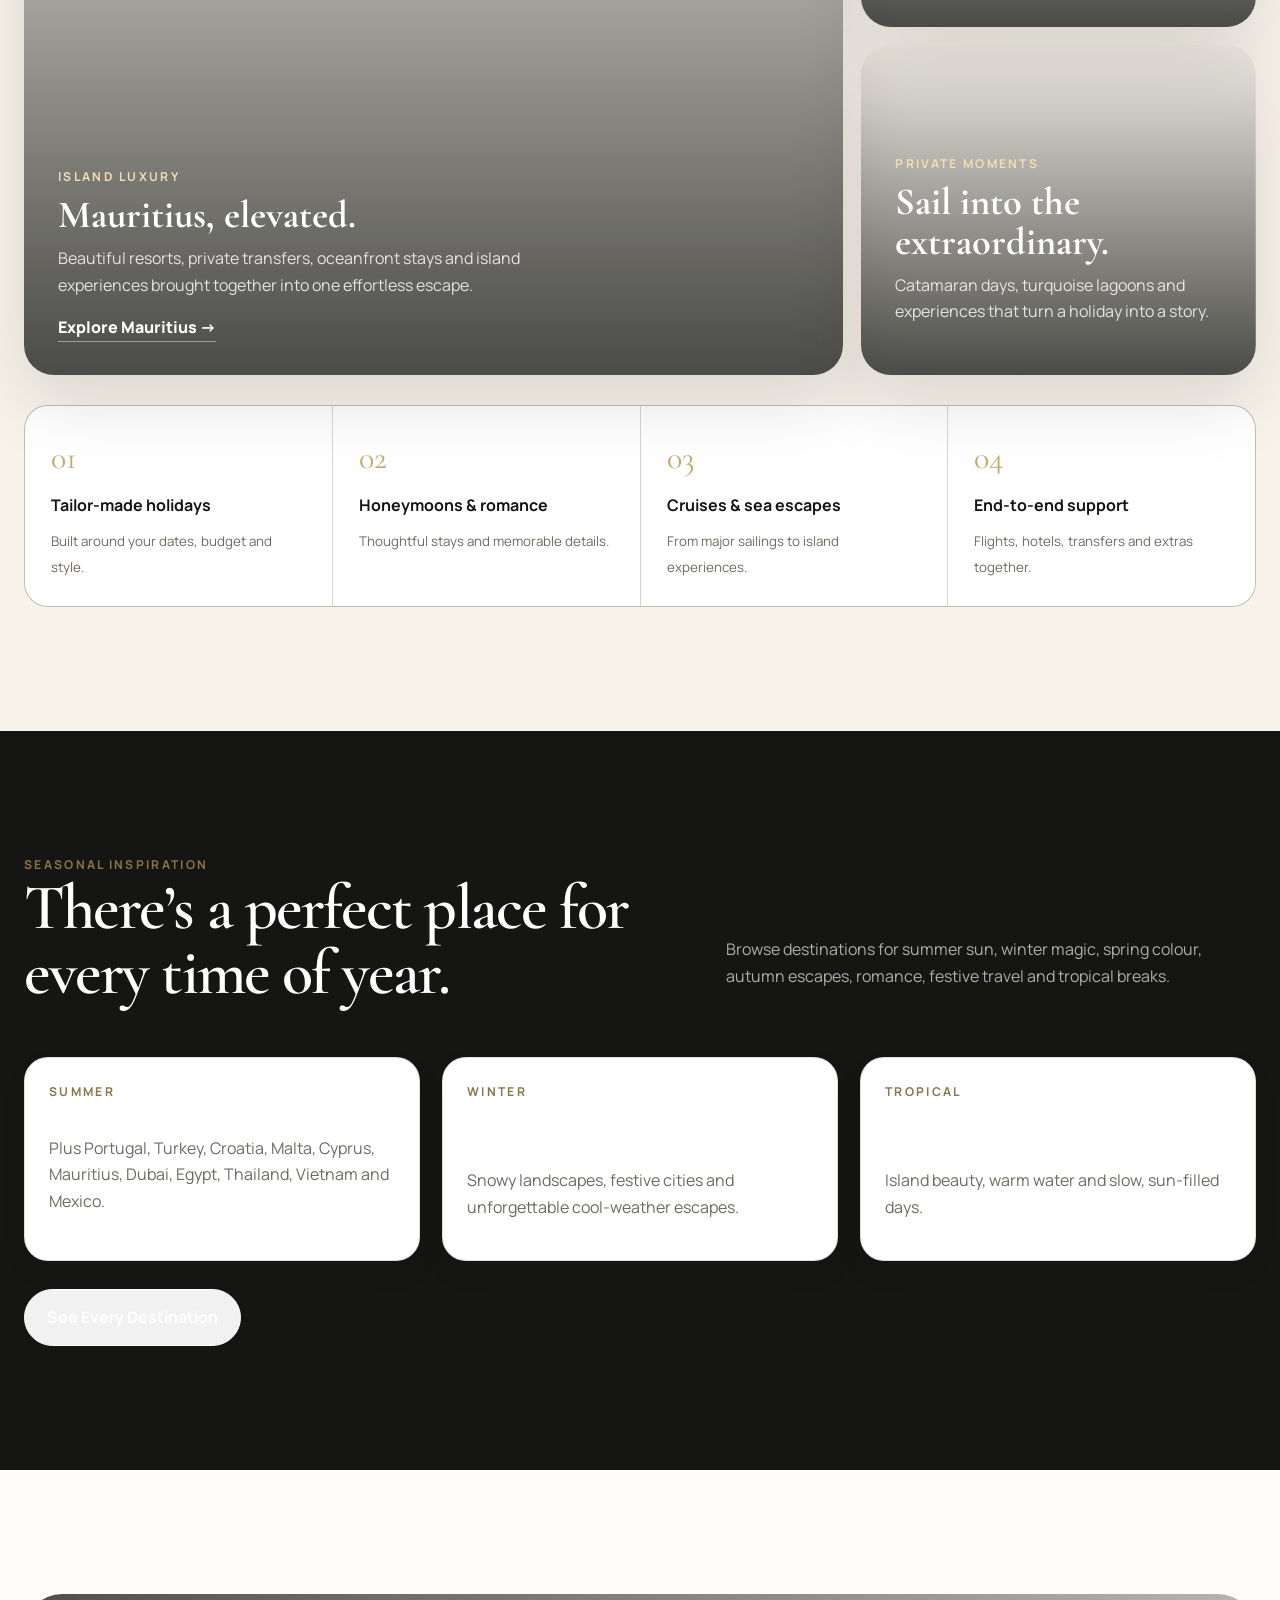
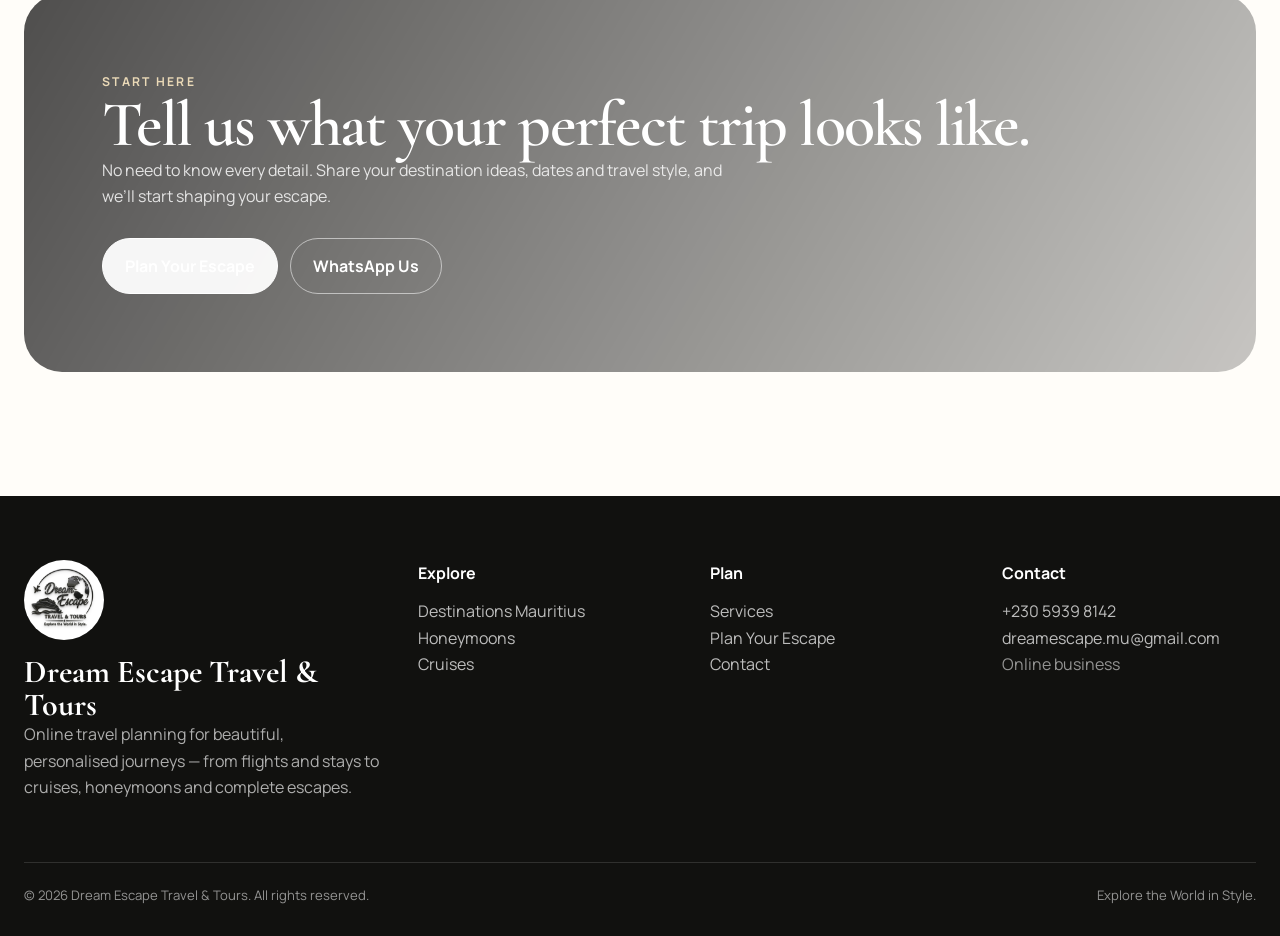
==== commit a84be1e0: "Add files via upload Upgrade luxury design with real Mauritius photography" ====
--- a/index.html
+++ b/index.html
@@ -82,7 +82,54 @@
  </div>
 </section>
 
-<section class="section mauritius-home-feature"><div class="container"><div class="mauritius-feature-inner"><div class="mauritius-feature-copy"><div class="eyebrow" style="color:#f4dfb7">Featured island</div><h2>Mauritius, made unforgettable.</h2><p>For travellers coming from abroad, Mauritius can be much more than a resort stay. Discover lagoons, mountain scenery, island culture, sailing and luxury — all shaped around your travel style.</p><div class="hero-actions"><a class="btn btn-light" href="mauritius.html">Discover Mauritius</a><a class="btn mauritius-outline" href="plan.html">Plan My Trip</a></div></div><div class="mauritius-feature-badges"><span>Honeymoons</span><span>Luxury</span><span>Family</span><span>Adventure</span></div></div></div></section><section class="section section-dark">
+<section class="section mauritius-home-feature"><div class="container"><div class="mauritius-feature-inner"><div class="mauritius-feature-copy"><div class="eyebrow" style="color:#f4dfb7">Featured island</div><h2>Mauritius, made unforgettable.</h2><p>For travellers coming from abroad, Mauritius can be much more than a resort stay. Discover lagoons, mountain scenery, island culture, sailing and luxury — all shaped around your travel style.</p><div class="hero-actions"><a class="btn btn-light" href="mauritius.html">Discover Mauritius</a><a class="btn mauritius-outline" href="plan.html">Plan My Trip</a></div></div><div class="mauritius-feature-badges"><span>Honeymoons</span><span>Luxury</span><span>Family</span><span>Adventure</span></div></div></div></section>
+<section class="section premium-showcase">
+  <div class="container">
+    <div class="section-head premium-head">
+      <div>
+        <div class="eyebrow">Travel beautifully</div>
+        <h2>Journeys designed to feel exceptional.</h2>
+      </div>
+      <p>From island resorts and honeymoon escapes to private sailing days and hand-picked stays, we shape every trip around how you want to experience the world.</p>
+    </div>
+
+    <div class="premium-editorial-grid">
+      <article class="premium-tile premium-tile-large" style="background-image:linear-gradient(to top,rgba(8,10,8,.72),rgba(8,10,8,.05)),url('https://images.pexels.com/photos/3703465/pexels-photo-3703465.jpeg?auto=compress&cs=tinysrgb&w=2000')">
+        <div class="premium-tile-copy">
+          <span class="eyebrow light">Island luxury</span>
+          <h3>Mauritius, elevated.</h3>
+          <p>Beautiful resorts, private transfers, oceanfront stays and island experiences brought together into one effortless escape.</p>
+          <a class="text-link-light" href="mauritius.html">Explore Mauritius →</a>
+        </div>
+      </article>
+
+      <article class="premium-tile" style="background-image:linear-gradient(to top,rgba(8,10,8,.72),rgba(8,10,8,.04)),url('https://images.pexels.com/photos/15796414/pexels-photo-15796414.jpeg?auto=compress&cs=tinysrgb&w=1800')">
+        <div class="premium-tile-copy">
+          <span class="eyebrow light">Luxury stays</span>
+          <h3>Stay somewhere memorable.</h3>
+          <p>Resorts chosen for setting, comfort and atmosphere — not simply a room for the night.</p>
+        </div>
+      </article>
+
+      <article class="premium-tile" style="background-image:linear-gradient(to top,rgba(8,10,8,.72),rgba(8,10,8,.04)),url('https://images.pexels.com/photos/7425280/pexels-photo-7425280.jpeg?auto=compress&cs=tinysrgb&w=1800')">
+        <div class="premium-tile-copy">
+          <span class="eyebrow light">Private moments</span>
+          <h3>Sail into the extraordinary.</h3>
+          <p>Catamaran days, turquoise lagoons and experiences that turn a holiday into a story.</p>
+        </div>
+      </article>
+    </div>
+
+    <div class="premium-service-strip">
+      <div><span>01</span><b>Tailor-made holidays</b><small>Built around your dates, budget and style.</small></div>
+      <div><span>02</span><b>Honeymoons & romance</b><small>Thoughtful stays and memorable details.</small></div>
+      <div><span>03</span><b>Cruises & sea escapes</b><small>From major sailings to island experiences.</small></div>
+      <div><span>04</span><b>End-to-end support</b><small>Flights, hotels, transfers and extras together.</small></div>
+    </div>
+  </div>
+</section>
+
+<section class="section section-dark">
  <div class="container">
   <div class="section-head"><div><div class="eyebrow">Seasonal inspiration</div><h2>There’s a perfect place for every time of year.</h2></div><p>Browse destinations for summer sun, winter magic, spring colour, autumn escapes, romance, festive travel and tropical breaks.</p></div>
   <div class="grid-3">
--- a/styles.css
+++ b/styles.css
@@ -172,3 +172,94 @@
 .mauritius-mosaic{display:grid;grid-template-columns:1.3fr .7fr .7fr;grid-template-rows:300px 300px;gap:16px}.mosaic-card{border-radius:26px;background-size:cover;background-position:center;position:relative;overflow:hidden}.mosaic-card::after{content:"";position:absolute;inset:0;background:linear-gradient(to top,rgba(0,0,0,.6),transparent 58%)}.mosaic-card span{position:absolute;left:22px;bottom:18px;z-index:1;color:white;font-family:"Cormorant Garamond";font-size:2rem}.m1{grid-row:1/3;background-image:url('https://images.unsplash.com/photo-1464822759023-fed622ff2c3b?auto=format&fit=crop&w=1200&q=88')}.m2{background-image:url('https://images.unsplash.com/photo-1500530855697-b586d89ba3ee?auto=format&fit=crop&w=900&q=88')}.m3{background-image:url('https://images.unsplash.com/photo-1507525428034-b723cf961d3e?auto=format&fit=crop&w=900&q=88')}.m4{background-image:url('https://images.unsplash.com/photo-1519501025264-65ba15a82390?auto=format&fit=crop&w=900&q=88')}.m5{background-image:url('https://images.unsplash.com/photo-1441974231531-c6227db76b6e?auto=format&fit=crop&w=900&q=88')}.mauritius-quote{display:flex;align-items:end;justify-content:space-between;gap:50px;padding:52px;border-radius:32px;background:white;border:1px solid var(--line)}.quote-actions{display:flex;gap:10px;flex-wrap:wrap}.mauritius-destination-banner{display:flex;align-items:end;justify-content:space-between;gap:30px;padding:38px;margin-bottom:34px;border-radius:28px;color:white;background:linear-gradient(100deg,rgba(7,15,12,.84),rgba(7,15,12,.26)),url('https://images.unsplash.com/photo-1507525428034-b723cf961d3e?auto=format&fit=crop&w=1600&q=88') center/cover}.mauritius-destination-banner p{max-width:650px;color:rgba(255,255,255,.8)}
 @media(max-width:1000px){.experience-grid{grid-template-columns:1fr 1fr}.travel-style-grid{grid-template-columns:1fr 1fr}.mauritius-mosaic{grid-template-columns:1fr 1fr;grid-template-rows:repeat(3,300px)}.m1{grid-row:auto}.m5{grid-column:1/3}.mauritius-quote{display:block}.quote-actions{margin-top:24px}}
 @media(max-width:620px){.container{width:min(100% - 28px,620px)}.nav{height:82px}.brand img{width:48px;height:48px}.brand-text{font-size:1.05rem}.hero{min-height:76vh}.hero-content{padding:74px 0 54px}.section{padding:78px 0}.image-card{min-height:390px}.mauritius-feature-inner{min-height:500px}.mauritius-feature-copy h2{font-size:3.2rem}.mauritius-hero{min-height:78vh}.mauritius-hero-content{padding:82px 0 58px}.mauritius-hero h1{font-size:3.5rem}.mauritius-photo{min-height:430px}.lux-stats{grid-template-columns:1fr}.experience-grid{grid-template-columns:1fr}.experience-card{height:430px}.travel-style-grid{grid-template-columns:1fr}.mauritius-mosaic{grid-template-columns:1fr;grid-template-rows:repeat(5,260px)}.m5{grid-column:auto}.mauritius-quote{padding:30px 22px}.mauritius-destination-banner{display:block;padding:28px 22px}.hero-actions .btn{width:100%}}
+
+
+/* ===== Luxury v4 — real Mauritius photography ===== */
+.premium-showcase{background:#f7f3eb}
+.premium-head h2{max-width:760px}
+.premium-editorial-grid{display:grid;grid-template-columns:1.35fr .65fr;grid-template-rows:330px 330px;gap:18px}
+.premium-tile{position:relative;border-radius:30px;overflow:hidden;background-size:cover;background-position:center;color:#fff;min-height:330px;box-shadow:0 26px 70px rgba(20,17,12,.13)}
+.premium-tile-large{grid-row:1/3}
+.premium-tile-copy{position:absolute;left:0;right:0;bottom:0;padding:34px;max-width:650px}
+.premium-tile-copy h3{font-size:clamp(2.2rem,3vw,3.6rem);margin:8px 0 10px}
+.premium-tile-copy p{color:rgba(255,255,255,.82);max-width:540px}
+.eyebrow.light,.light{color:#f3deb4}
+.text-link-light{color:white;text-decoration:none;font-weight:800;border-bottom:1px solid rgba(255,255,255,.45);padding-bottom:3px}
+.premium-service-strip{display:grid;grid-template-columns:repeat(4,1fr);gap:1px;margin-top:30px;border:1px solid var(--line);border-radius:24px;overflow:hidden;background:var(--line)}
+.premium-service-strip>div{background:white;padding:26px}
+.premium-service-strip span{font-family:"Cormorant Garamond";font-size:2rem;color:var(--champagne);display:block}
+.premium-service-strip b{display:block;margin:8px 0}
+.premium-service-strip small{color:var(--muted);line-height:1.5}
+
+.mauritius-real-hero{min-height:88vh;display:flex;align-items:end;background-size:cover;background-position:center;color:white}
+.mauritius-real-hero h1{font-size:clamp(4.4rem,8vw,8rem);max-width:1040px;line-height:.88;margin:10px 0 26px}
+.mauritius-real-hero p{font-size:1.16rem;max-width:730px;color:rgba(255,255,255,.86);line-height:1.7}
+.mauritius-editorial-grid{display:grid;grid-template-columns:.85fr 1.15fr;gap:82px;align-items:center}
+.mauritius-editorial-photo{min-height:680px;border-radius:34px;background-size:cover;background-position:center;box-shadow:0 30px 90px rgba(25,20,12,.15)}
+.mauritius-editorial-copy .btn{margin-top:26px}
+.mauritius-real-grid{display:grid;grid-template-columns:repeat(2,1fr);grid-auto-rows:520px;gap:18px}
+.mauritius-real-card{position:relative;border-radius:30px;background-size:cover;background-position:center;overflow:hidden;color:white;box-shadow:0 22px 60px rgba(20,16,10,.12)}
+.mauritius-real-card.wide{grid-column:span 2}
+.mauritius-real-card>div{position:absolute;left:0;bottom:0;right:0;padding:34px;max-width:760px}
+.mauritius-real-card h3{font-size:clamp(2.4rem,4vw,4.2rem);margin:9px 0 10px}
+.mauritius-real-card p{color:rgba(255,255,255,.8);font-size:1.02rem}
+.mauritius-luxury-band{background:#101612;color:white}
+.luxury-band-head{display:flex;justify-content:space-between;align-items:end;gap:70px;margin-bottom:50px}
+.luxury-band-head>div{max-width:760px}
+.luxury-band-head p{max-width:420px;color:rgba(255,255,255,.65)}
+.luxury-band-grid{display:grid;grid-template-columns:repeat(4,1fr);gap:15px}
+.luxury-band-card{padding:32px;border:1px solid rgba(255,255,255,.14);border-radius:24px;background:rgba(255,255,255,.04)}
+.luxury-band-card span{font-family:"Cormorant Garamond";font-size:2.4rem;color:#d0af77}
+.luxury-band-card h3{font-size:2rem;margin:16px 0 8px}
+.luxury-band-card p{color:rgba(255,255,255,.62)}
+.mauritius-service-split{align-items:center;gap:84px}
+.mauritius-service-image{min-height:700px;border-radius:34px;background-size:cover;background-position:center;box-shadow:0 30px 90px rgba(25,20,12,.14)}
+.mauritius-final-cta{min-height:650px;display:flex;align-items:center;background-size:cover;background-position:center;color:white}
+.final-cta-copy{max-width:800px}
+.final-cta-copy h2{font-size:clamp(4rem,7vw,7rem);margin:8px 0 18px}
+.final-cta-copy p{max-width:650px;font-size:1.12rem;color:rgba(255,255,255,.82)}
+
+/* More polished desktop spacing */
+@media(min-width:1200px){
+  .site-header .container{width:min(1320px,calc(100% - 64px))}
+  .nav-links a{font-size:.78rem}
+  .hero-content{max-width:1060px}
+  .section-head{align-items:end}
+  .form-wrap{grid-template-columns:.72fr 1.28fr}
+}
+
+/* Tablet */
+@media(max-width:1000px){
+  .premium-editorial-grid{grid-template-columns:1fr 1fr;grid-template-rows:460px 360px}
+  .premium-tile-large{grid-column:1/3;grid-row:auto}
+  .premium-service-strip{grid-template-columns:1fr 1fr}
+  .mauritius-editorial-grid{grid-template-columns:1fr;gap:38px}
+  .mauritius-editorial-photo{min-height:560px}
+  .luxury-band-grid{grid-template-columns:1fr 1fr}
+  .luxury-band-head{display:block}
+  .luxury-band-head p{margin-top:20px}
+  .mauritius-service-split{grid-template-columns:1fr;gap:42px}
+  .mauritius-service-image{min-height:520px}
+}
+
+/* Mobile */
+@media(max-width:620px){
+  .premium-editorial-grid{display:block}
+  .premium-tile{min-height:440px;margin-bottom:16px}
+  .premium-tile-large{min-height:520px}
+  .premium-tile-copy{padding:24px}
+  .premium-service-strip{grid-template-columns:1fr}
+  .premium-service-strip>div{padding:22px}
+  .mauritius-real-hero{min-height:82vh;background-position:58% center}
+  .mauritius-real-hero h1{font-size:3.75rem;line-height:.92}
+  .mauritius-real-hero p{font-size:1rem}
+  .mauritius-editorial-photo{min-height:440px}
+  .mauritius-real-grid{display:block}
+  .mauritius-real-card,.mauritius-real-card.wide{min-height:460px;margin-bottom:16px}
+  .mauritius-real-card>div{padding:24px}
+  .mauritius-real-card h3{font-size:2.65rem}
+  .luxury-band-grid{grid-template-columns:1fr}
+  .mauritius-service-image{min-height:440px}
+  .mauritius-final-cta{min-height:600px}
+  .final-cta-copy h2{font-size:3.7rem}
+}
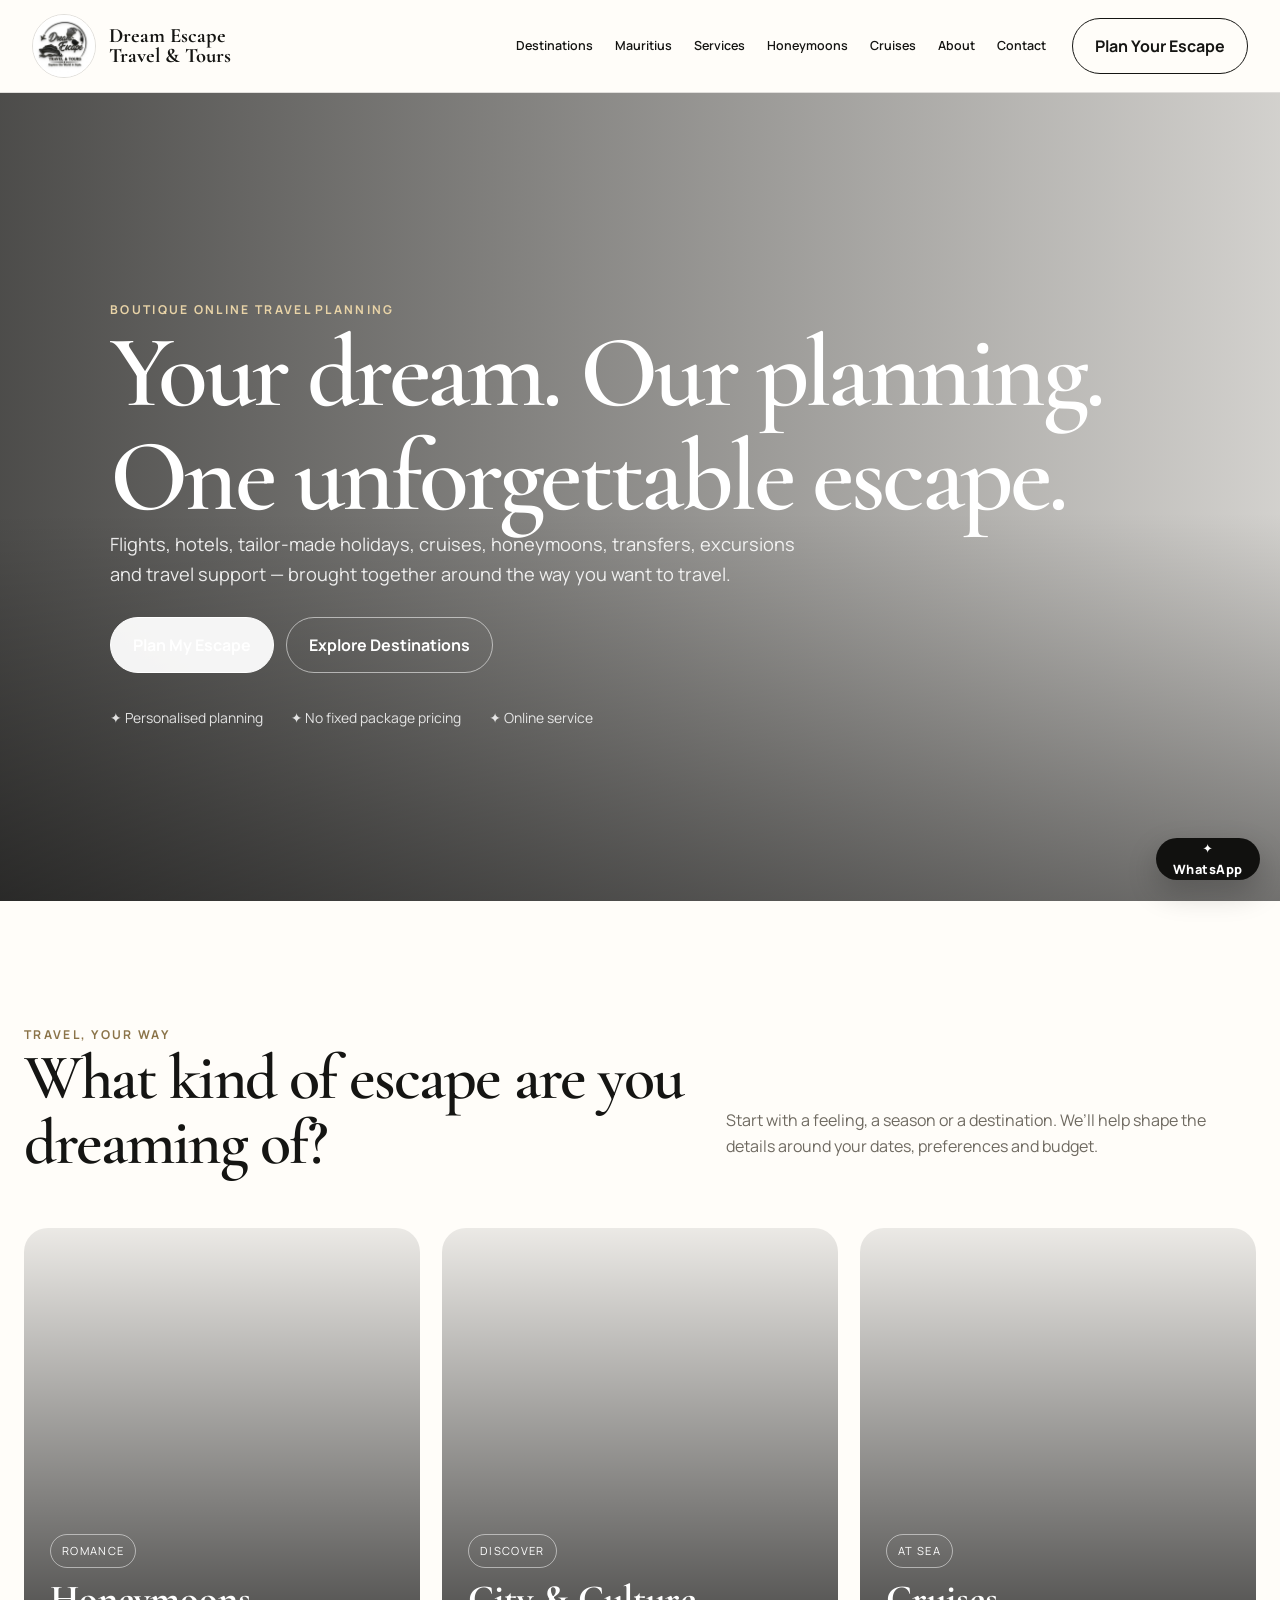
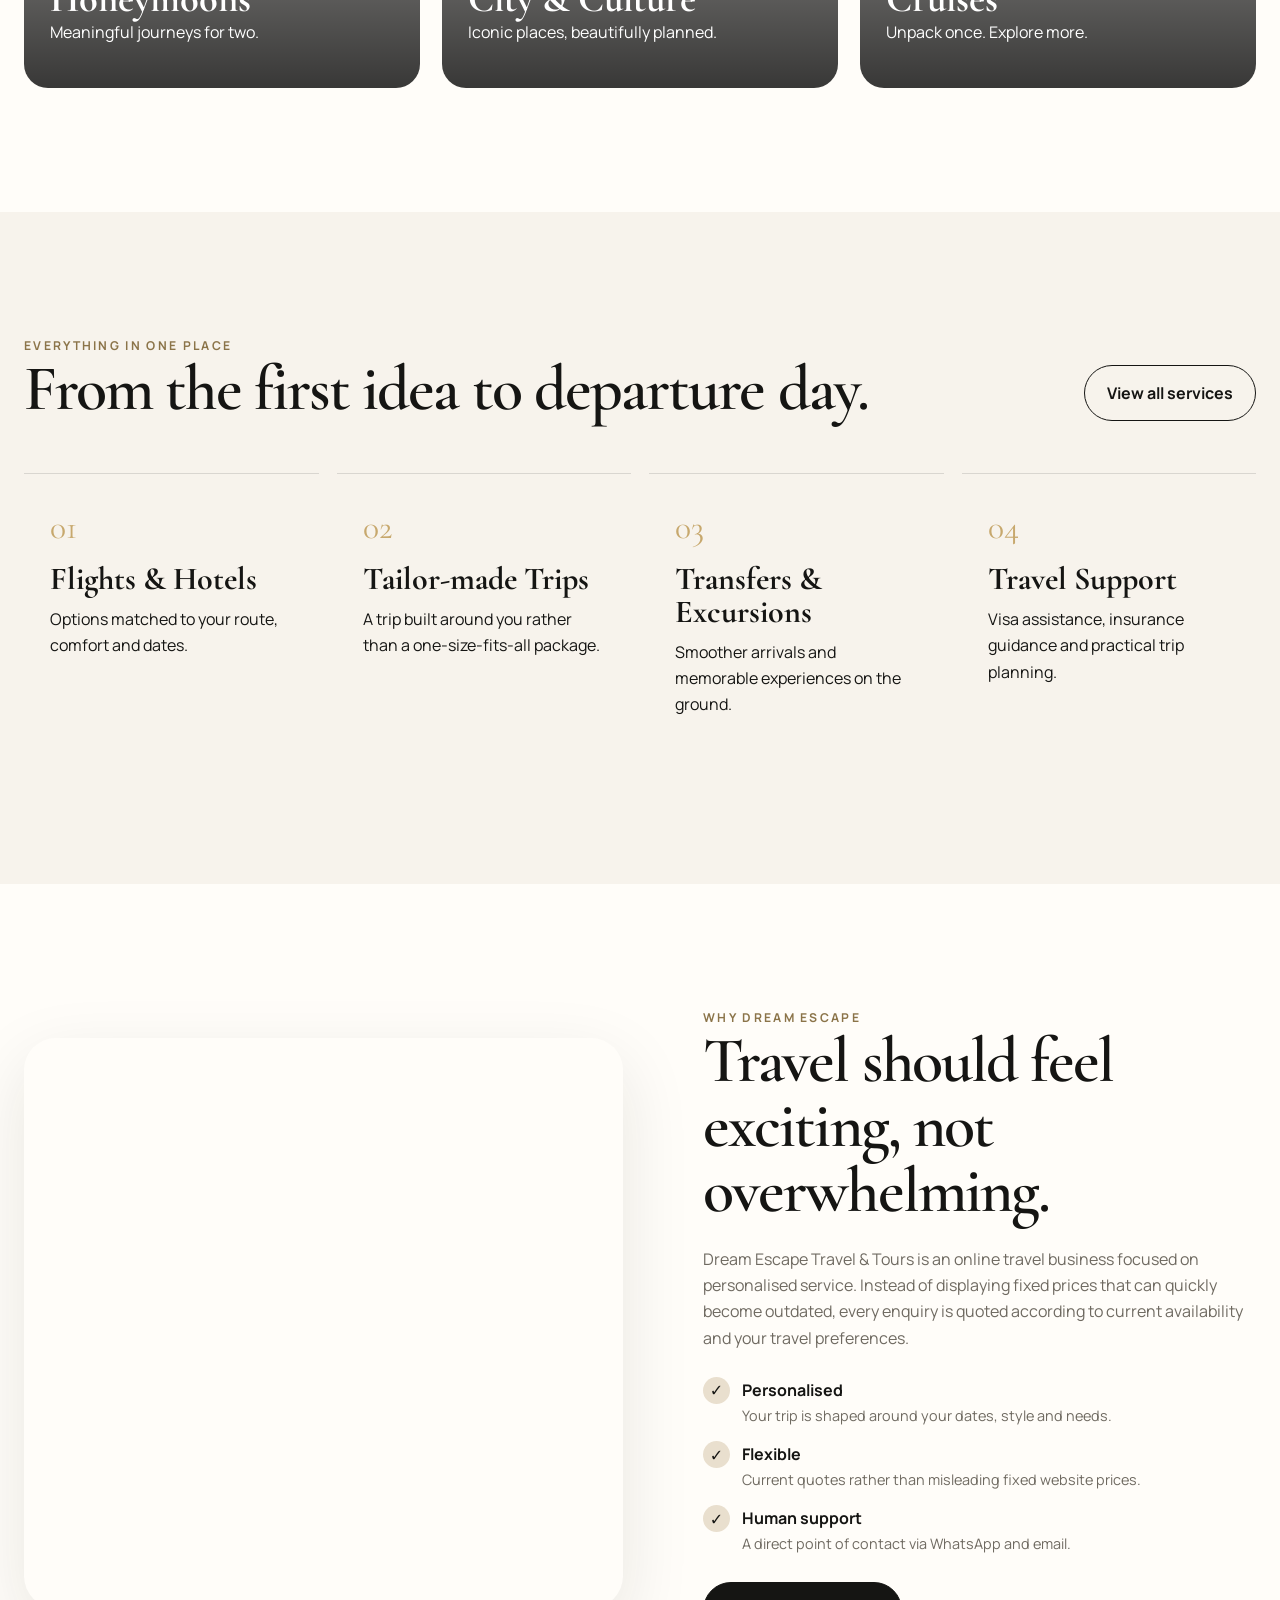
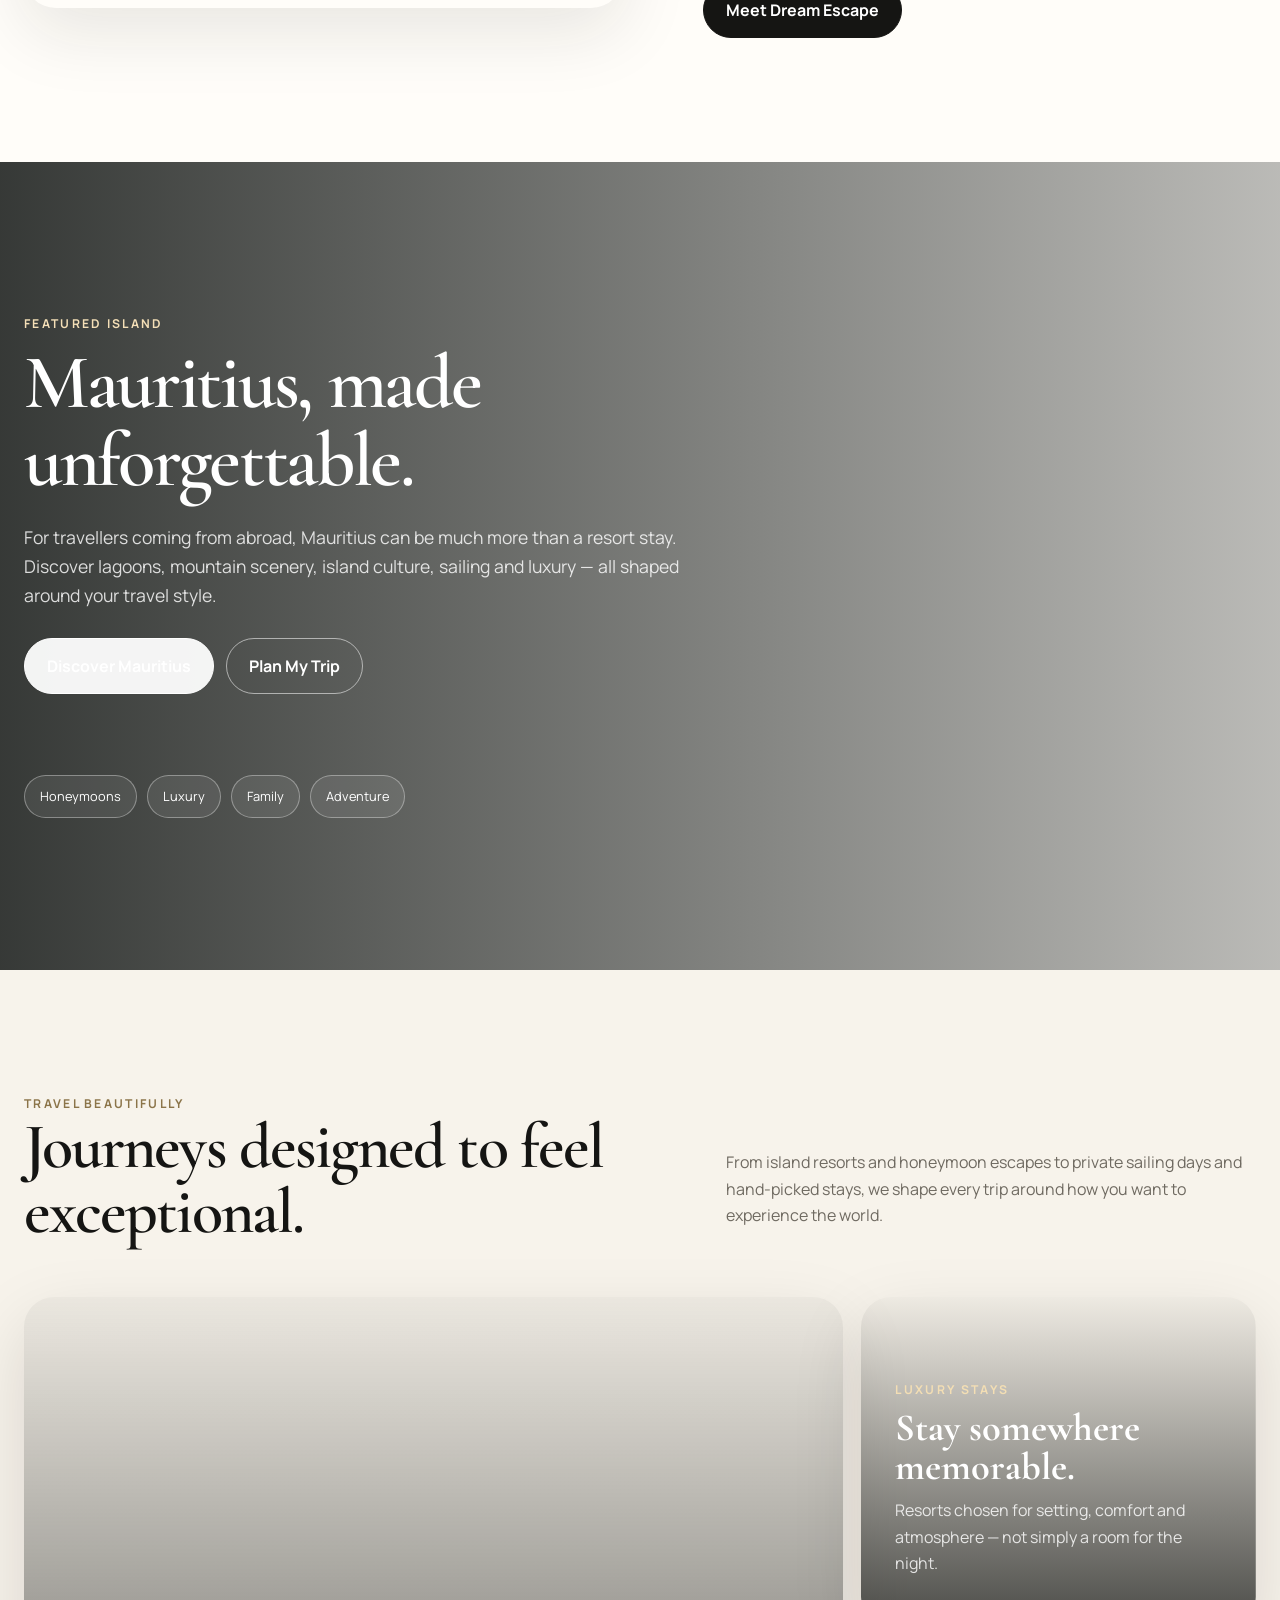
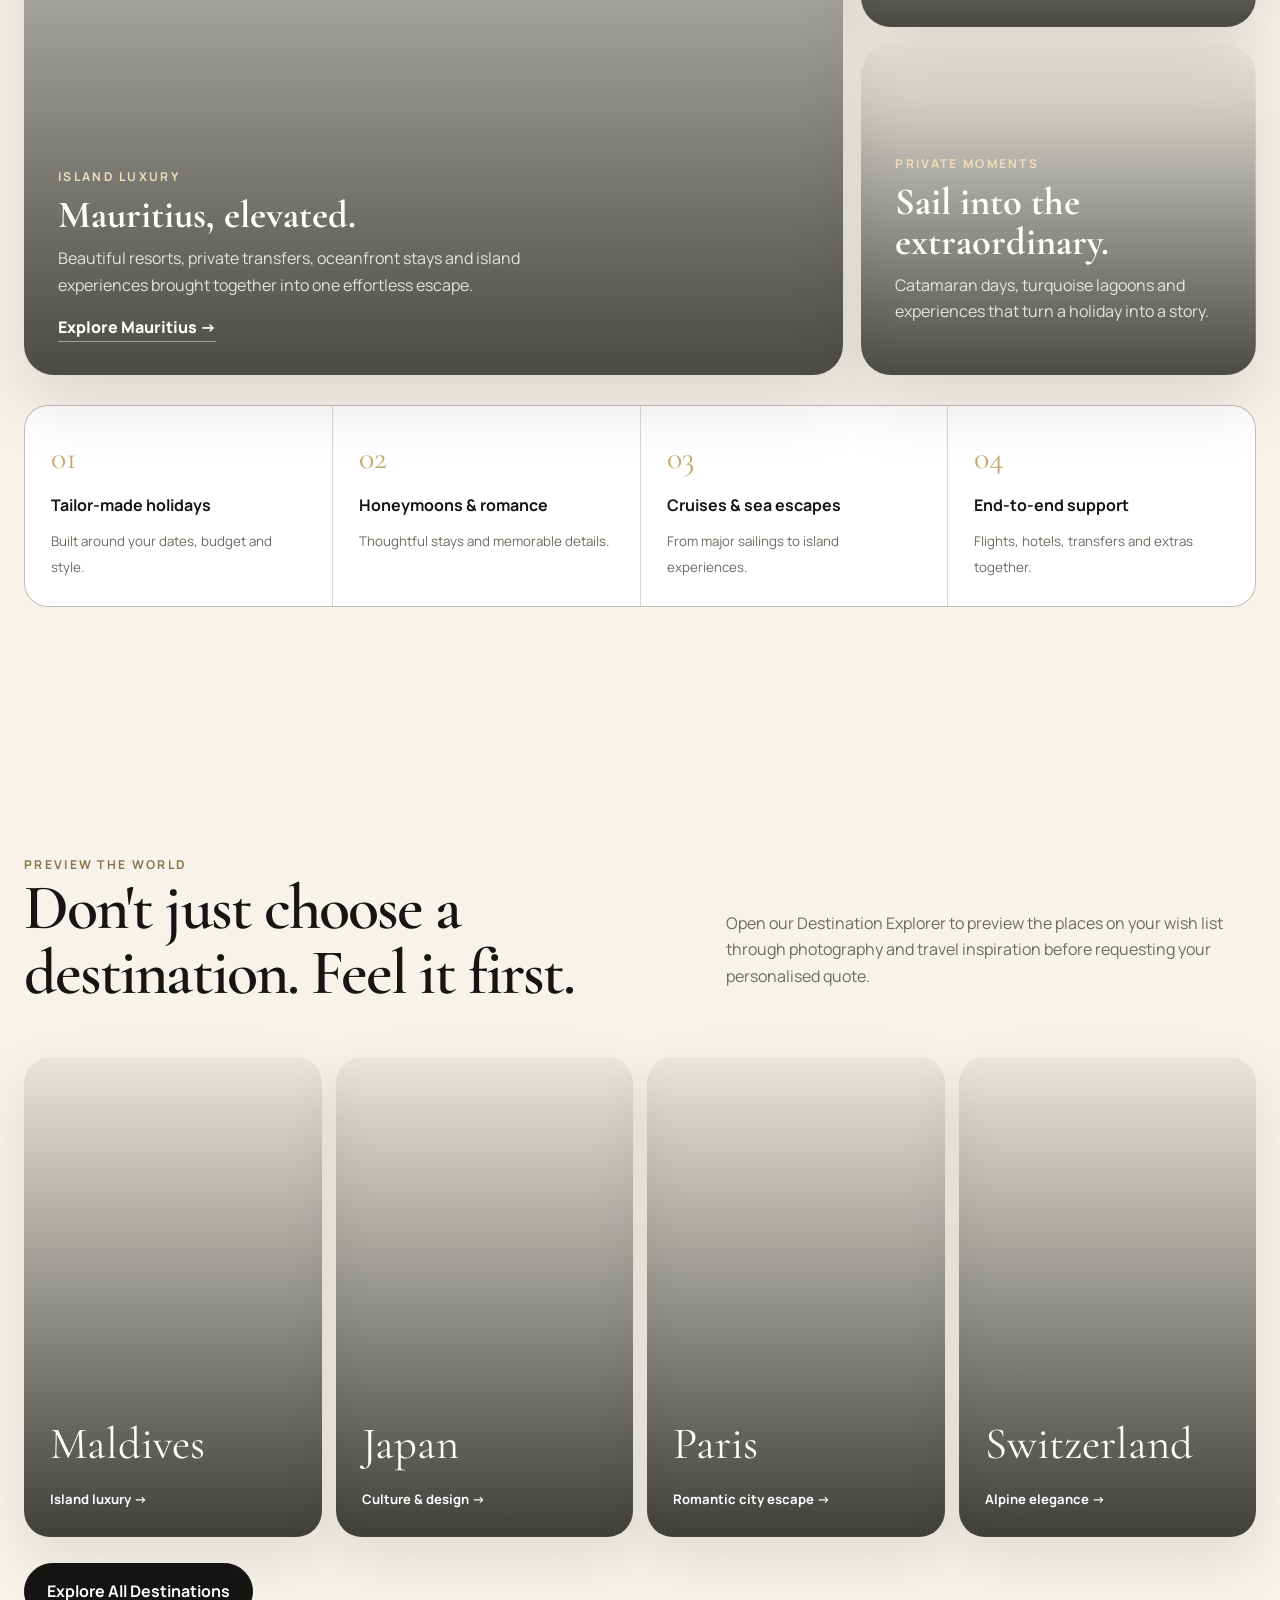
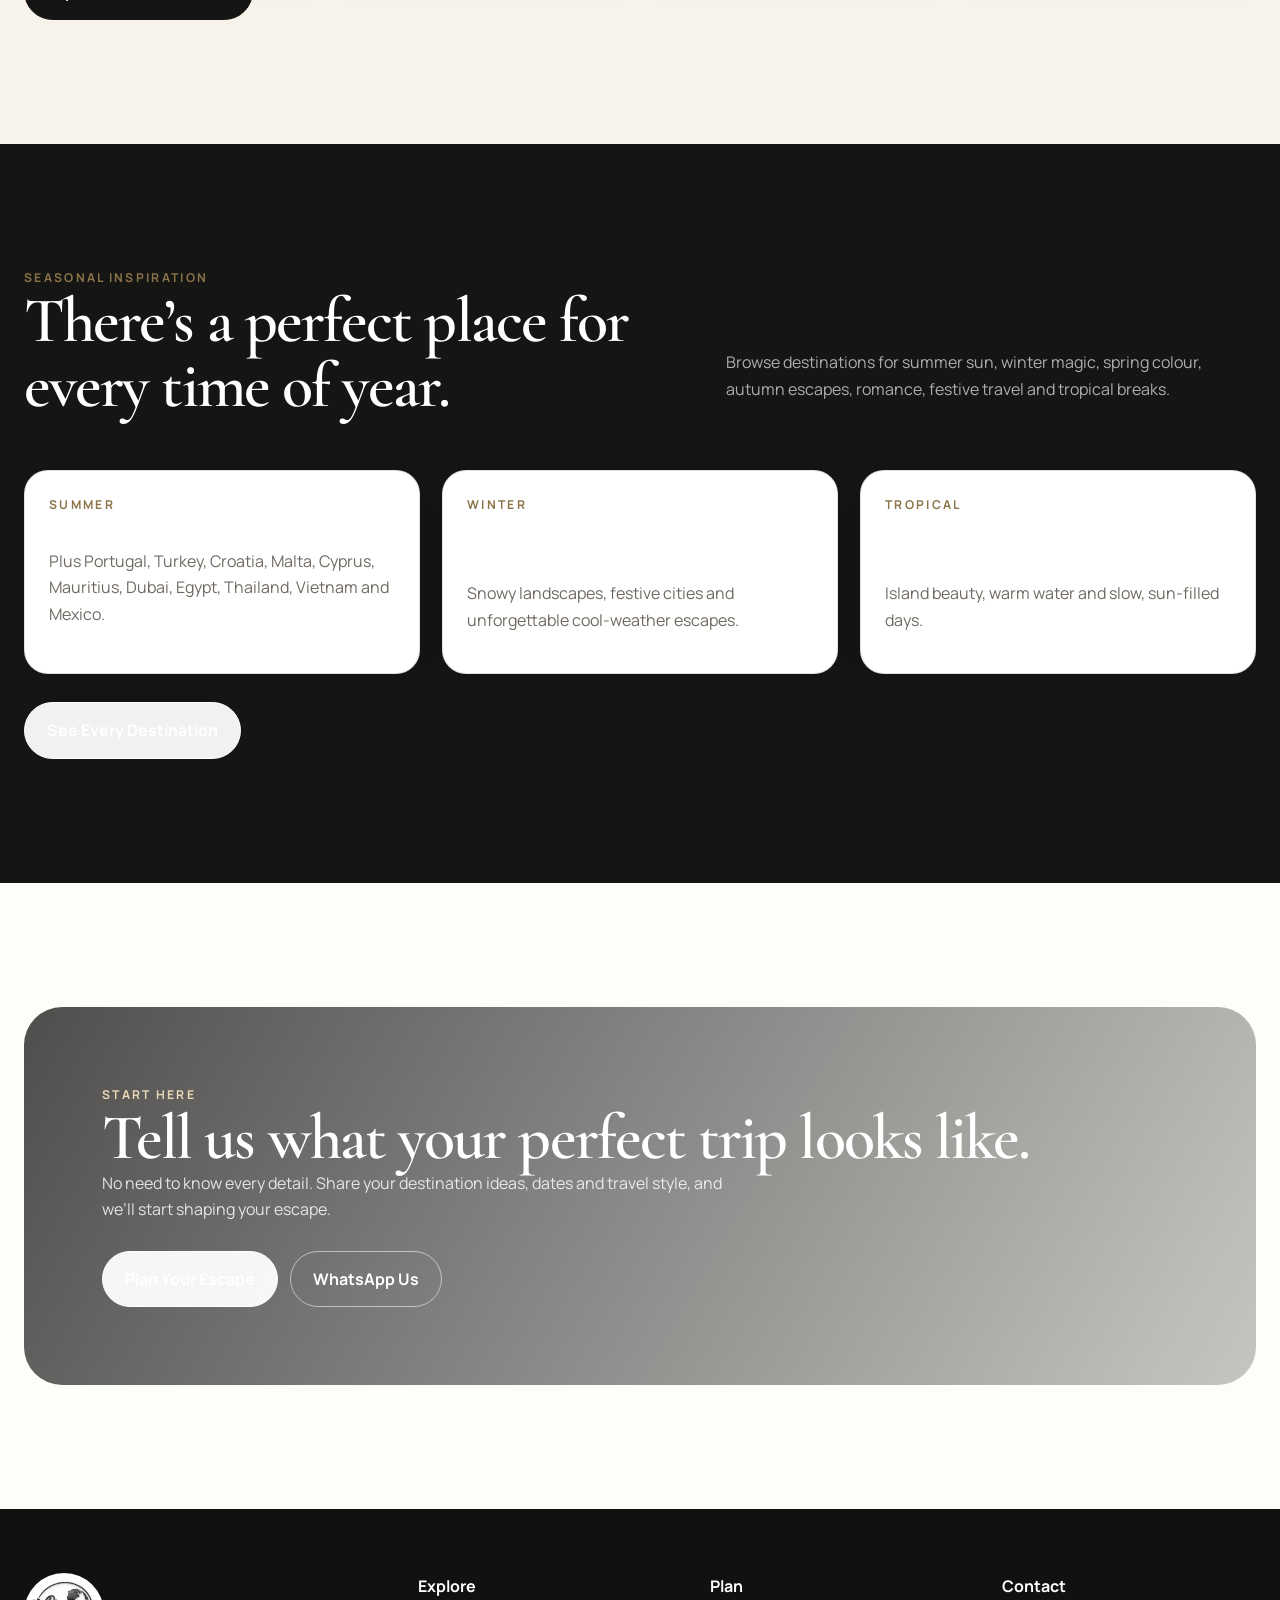
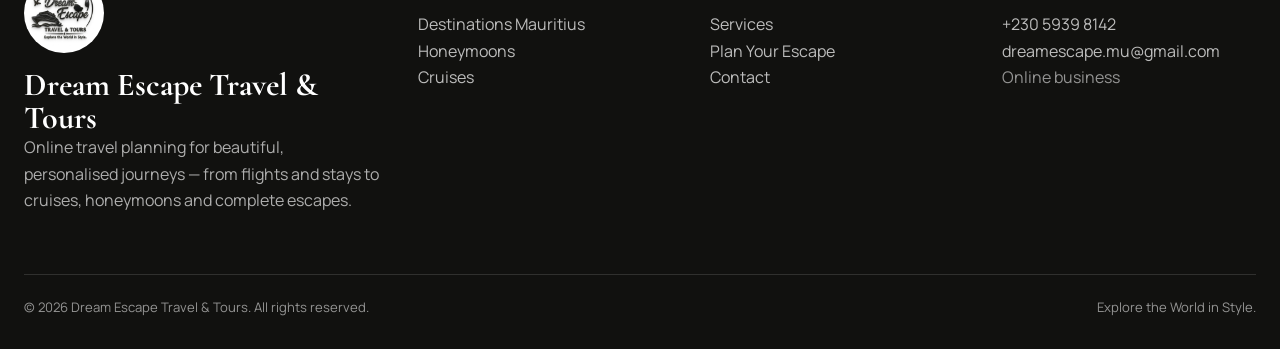
==== commit 87376b49: "Upgrade website to Premium v5 with luxury destination previews" ====
--- a/index.html
+++ b/index.html
@@ -129,6 +129,22 @@
   </div>
 </section>
 
+
+<section class="section world-preview-section">
+  <div class="container">
+    <div class="section-head">
+      <div><div class="eyebrow">Preview the world</div><h2>Don't just choose a destination. Feel it first.</h2></div>
+      <p>Open our Destination Explorer to preview the places on your wish list through photography and travel inspiration before requesting your personalised quote.</p>
+    </div>
+    <div class="world-preview-row">
+      <a class="world-preview-card wp-maldives" href="destinations.html"><span>Maldives</span><b>Island luxury →</b></a>
+      <a class="world-preview-card wp-japan" href="destinations.html"><span>Japan</span><b>Culture & design →</b></a>
+      <a class="world-preview-card wp-paris" href="destinations.html"><span>Paris</span><b>Romantic city escape →</b></a>
+      <a class="world-preview-card wp-swiss" href="destinations.html"><span>Switzerland</span><b>Alpine elegance →</b></a>
+    </div>
+    <div style="margin-top:26px"><a class="btn btn-dark" href="destinations.html">Explore All Destinations</a></div>
+  </div>
+</section>
 <section class="section section-dark">
  <div class="container">
   <div class="section-head"><div><div class="eyebrow">Seasonal inspiration</div><h2>There’s a perfect place for every time of year.</h2></div><p>Browse destinations for summer sun, winter magic, spring colour, autumn escapes, romance, festive travel and tropical breaks.</p></div>
--- a/styles.css
+++ b/styles.css
@@ -263,3 +263,141 @@
   .mauritius-final-cta{min-height:600px}
   .final-cta-copy h2{font-size:3.7rem}
 }
+
+
+/* ===== Premium Destination Explorer v5 ===== */
+.destination-premium-intro{
+  display:grid;
+  grid-template-columns:1.1fr .7fr;
+  align-items:end;
+  gap:70px;
+  margin:58px 0 42px;
+}
+.destination-premium-intro h2{font-size:clamp(3rem,5vw,5.4rem);max-width:780px;margin-top:8px}
+.destination-premium-intro p{font-size:1.02rem;color:var(--muted);max-width:520px}
+
+.destination-photo-grid{
+  display:grid;
+  grid-template-columns:repeat(3,1fr);
+  gap:18px;
+}
+.destination-photo-card{
+  min-height:480px;
+  border-radius:28px;
+  overflow:hidden;
+  position:relative;
+  color:white;
+  cursor:pointer;
+  background-image:var(--dest-image);
+  background-size:cover;
+  background-position:center;
+  box-shadow:0 24px 65px rgba(24,19,12,.10);
+  transform:translateY(0);
+  transition:transform .35s ease,box-shadow .35s ease;
+}
+.destination-photo-card:nth-child(7n+1){grid-column:span 2}
+.destination-photo-card:nth-child(7n+1),.destination-photo-card:nth-child(11n+3){min-height:570px}
+.destination-photo-card:hover{transform:translateY(-6px);box-shadow:0 32px 85px rgba(24,19,12,.18)}
+.destination-photo-overlay{position:absolute;inset:0;background:linear-gradient(to top,rgba(5,8,6,.88) 0%,rgba(5,8,6,.22) 58%,rgba(5,8,6,.07) 100%)}
+.destination-photo-content{position:absolute;left:0;right:0;bottom:0;padding:30px;z-index:1}
+.destination-photo-content h3{font-size:clamp(2.4rem,3.4vw,4rem);margin:7px 0 12px}
+.destination-photo-content p{max-width:520px;color:rgba(255,255,255,.78);line-height:1.6}
+.destination-meta{text-transform:uppercase;letter-spacing:.17em;font-size:.66rem;color:#efd7a5;font-weight:800}
+.destination-preview-link{display:inline-flex;align-items:center;gap:8px;margin-top:18px;font-weight:800;font-size:.88rem}
+.destination-preview-link b{font-size:1.2rem;transition:transform .25s ease}
+.destination-photo-card:hover .destination-preview-link b{transform:translateX(4px)}
+
+.modal-open{overflow:hidden}
+.destination-modal{
+  display:none;
+  position:fixed;
+  inset:0;
+  z-index:9999;
+  background:rgba(8,10,9,.76);
+  backdrop-filter:blur(12px);
+  padding:22px;
+  overflow:auto;
+}
+.destination-modal.open{display:block}
+.destination-modal-close{
+  position:fixed;
+  top:24px;
+  right:28px;
+  z-index:10002;
+  width:52px;height:52px;border-radius:50%;
+  border:1px solid rgba(255,255,255,.25);
+  background:rgba(10,12,10,.72);color:white;
+  font-size:2rem;line-height:1;cursor:pointer;
+}
+.destination-modal-shell{
+  width:min(1320px,100%);
+  margin:58px auto 24px;
+  background:#fffdf8;
+  border-radius:34px;
+  overflow:hidden;
+  box-shadow:0 40px 120px rgba(0,0,0,.34);
+}
+.destination-modal-gallery{
+  display:grid;
+  grid-template-columns:1.55fr .65fr;
+  gap:8px;
+  height:620px;
+  background:#111;
+}
+.destination-modal-main,.destination-modal-side{min-width:0;min-height:0}
+.destination-modal-main img,.destination-modal-side img{width:100%;height:100%;object-fit:cover;display:block}
+.destination-modal-side{display:grid;grid-template-rows:1fr 1fr;gap:8px}
+.destination-modal-info{
+  display:grid;
+  grid-template-columns:1fr auto;
+  gap:55px;
+  align-items:end;
+  padding:42px 46px 48px;
+}
+.destination-modal-info h2{font-size:clamp(3.5rem,6vw,6.8rem);margin:6px 0 16px}
+.destination-modal-info p{max-width:760px;color:var(--muted);font-size:1.05rem}
+.destination-highlights{display:flex;gap:9px;flex-wrap:wrap;margin-top:22px}
+.destination-highlights span{padding:9px 13px;border:1px solid var(--line);border-radius:999px;font-size:.78rem;background:#fff}
+.destination-modal-actions{display:flex;gap:10px;flex-wrap:wrap;justify-content:flex-end}
+.destination-photo-note{font-size:.68rem;color:#918a80;margin-top:20px}
+.mauritius-destination-banner{margin-bottom:42px}
+
+@media(max-width:1000px){
+  .destination-photo-grid{grid-template-columns:1fr 1fr}
+  .destination-photo-card:nth-child(7n+1){grid-column:span 2}
+  .destination-premium-intro{grid-template-columns:1fr;gap:20px}
+  .destination-modal-gallery{height:520px}
+  .destination-modal-info{grid-template-columns:1fr;gap:28px}
+  .destination-modal-actions{justify-content:flex-start}
+}
+@media(max-width:620px){
+  .destination-premium-intro{margin:42px 0 28px}
+  .destination-premium-intro h2{font-size:3rem}
+  .destination-photo-grid{display:block}
+  .destination-photo-card,.destination-photo-card:nth-child(7n+1),.destination-photo-card:nth-child(11n+3){
+    min-height:470px;margin-bottom:15px;
+  }
+  .destination-photo-content{padding:24px}
+  .destination-photo-content h3{font-size:2.8rem}
+  .destination-modal{padding:0;background:#fffdf8}
+  .destination-modal-close{top:14px;right:14px}
+  .destination-modal-shell{margin:0;border-radius:0;min-height:100vh}
+  .destination-modal-gallery{height:auto;display:block}
+  .destination-modal-main{height:430px}
+  .destination-modal-side{grid-template-columns:1fr 1fr;grid-template-rows:none;height:210px}
+  .destination-modal-info{padding:28px 22px 40px}
+  .destination-modal-info h2{font-size:3.7rem}
+  .destination-modal-actions .btn{width:100%}
+}
+
+.world-preview-section{background:#f8f3ea}
+.world-preview-row{display:grid;grid-template-columns:repeat(4,1fr);gap:14px}
+.world-preview-card{height:480px;border-radius:26px;overflow:hidden;position:relative;padding:26px;color:white;text-decoration:none;display:flex;flex-direction:column;justify-content:end;background-size:cover;background-position:center;box-shadow:0 22px 55px rgba(20,16,10,.10)}
+.world-preview-card::before{content:"";position:absolute;inset:0;background:linear-gradient(to top,rgba(5,8,6,.76),rgba(5,8,6,.06))}
+.world-preview-card span,.world-preview-card b{position:relative;z-index:1}.world-preview-card span{font-family:"Cormorant Garamond";font-size:2.8rem}.world-preview-card b{font-size:.82rem;margin-top:8px}
+.wp-maldives{background-image:url('https://loremflickr.com/900/1100/maldives,luxury/all?lock=801')}
+.wp-japan{background-image:url('https://loremflickr.com/900/1100/japan,travel/all?lock=802')}
+.wp-paris{background-image:url('https://loremflickr.com/900/1100/paris,france/all?lock=803')}
+.wp-swiss{background-image:url('https://loremflickr.com/900/1100/switzerland,alps/all?lock=804')}
+@media(max-width:1000px){.world-preview-row{grid-template-columns:1fr 1fr}}
+@media(max-width:620px){.world-preview-row{display:block}.world-preview-card{height:430px;margin-bottom:14px}}
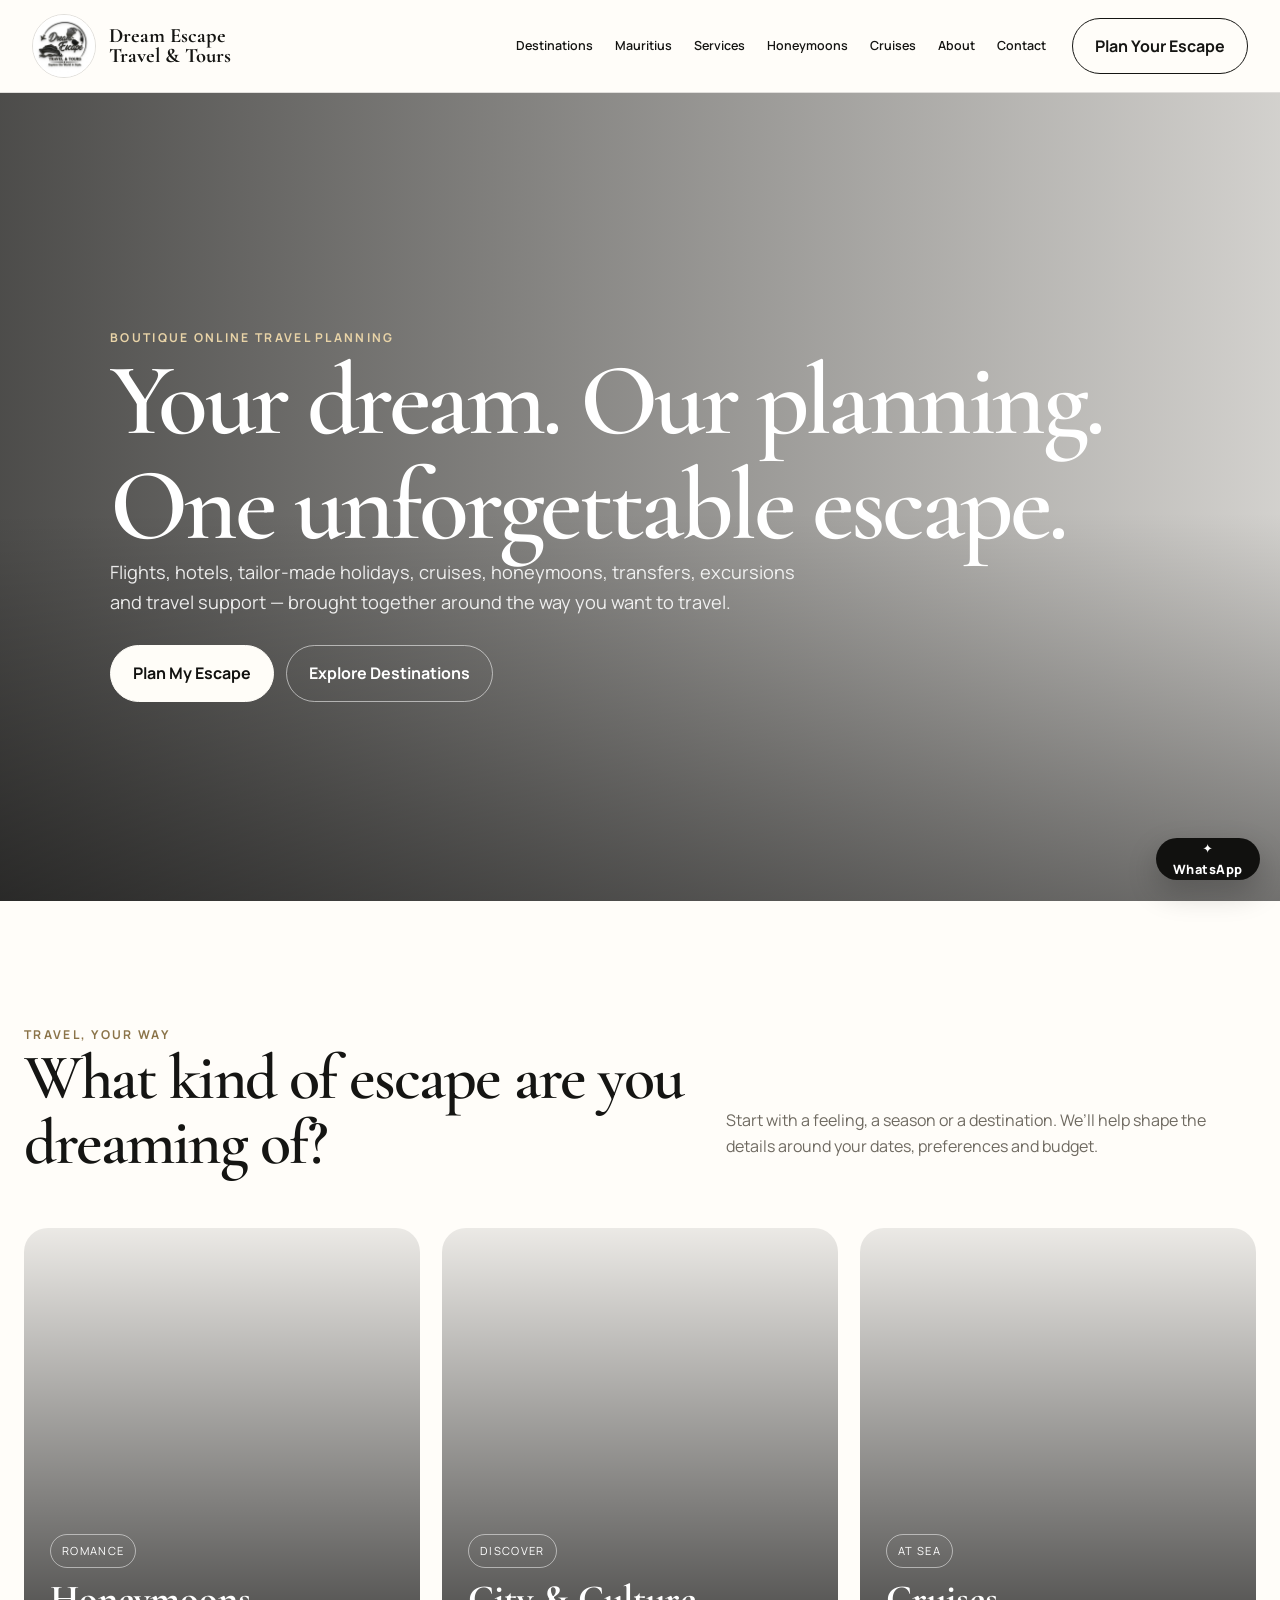
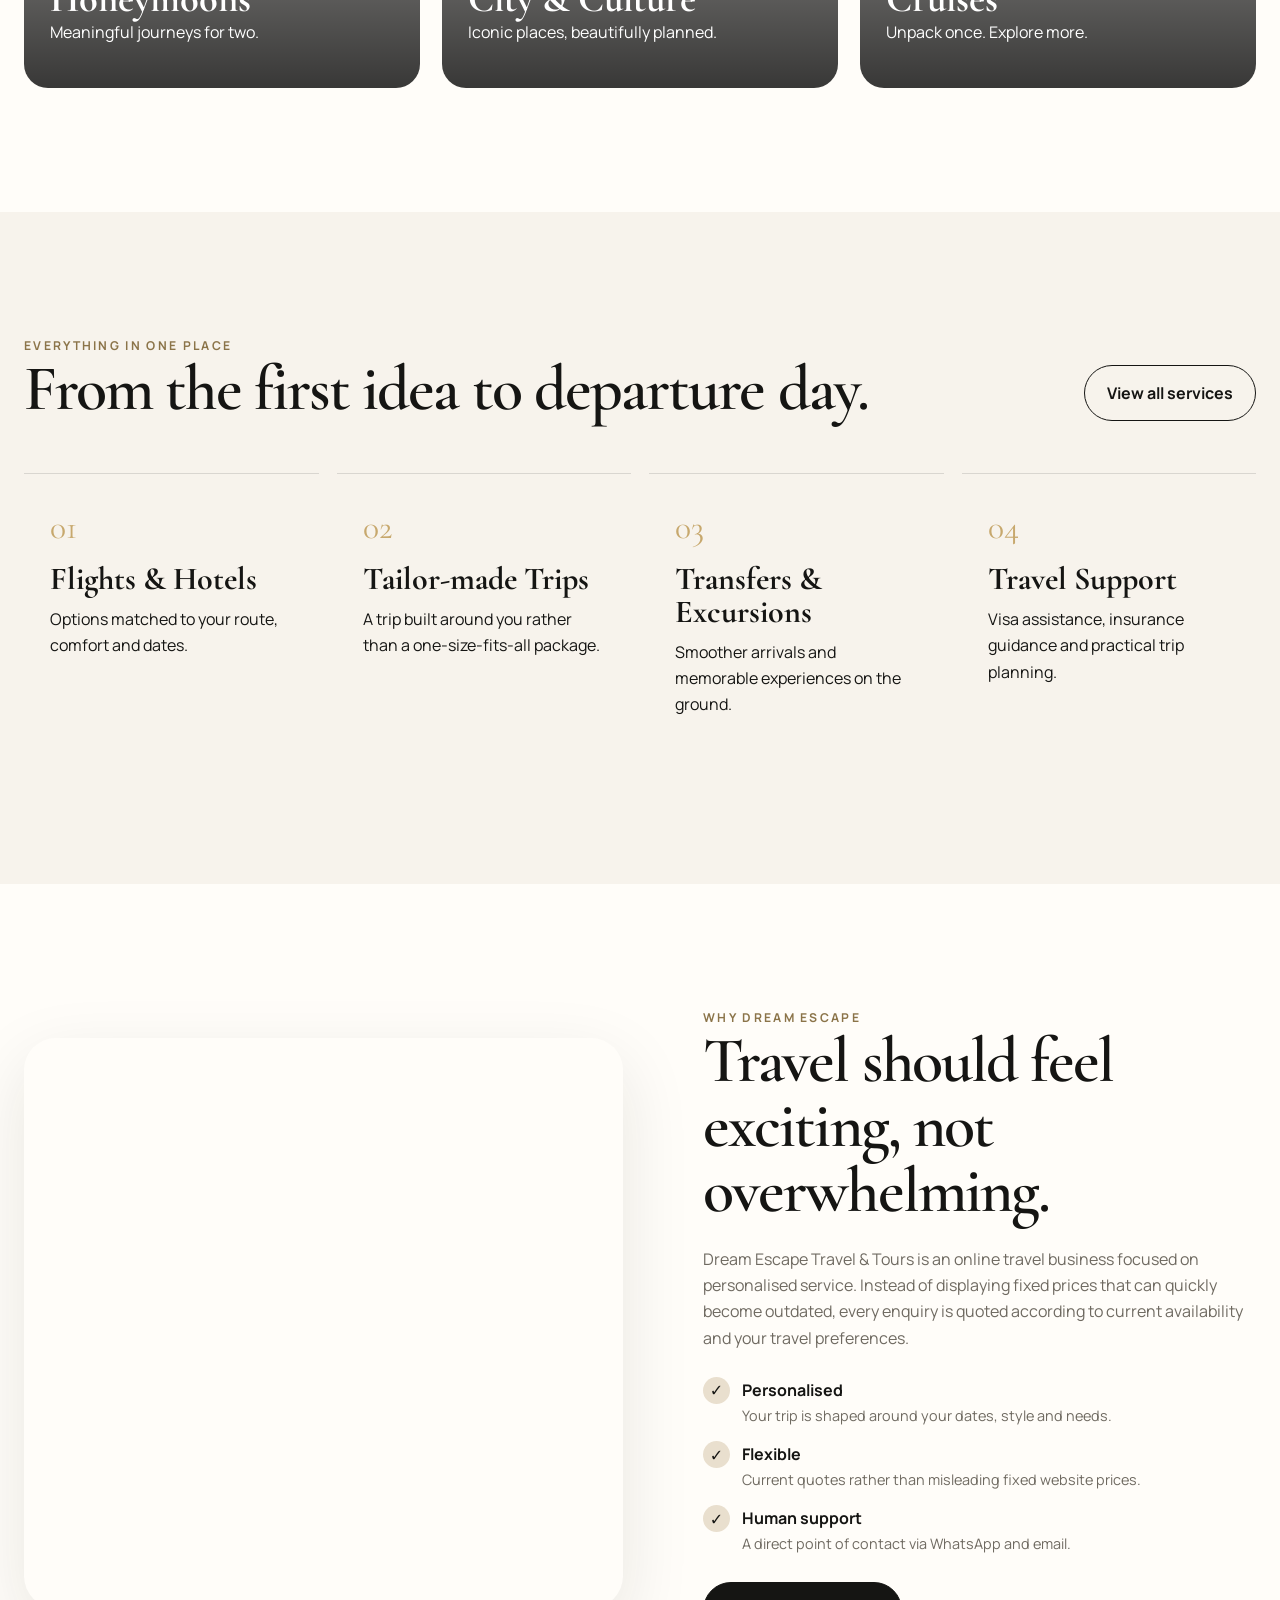
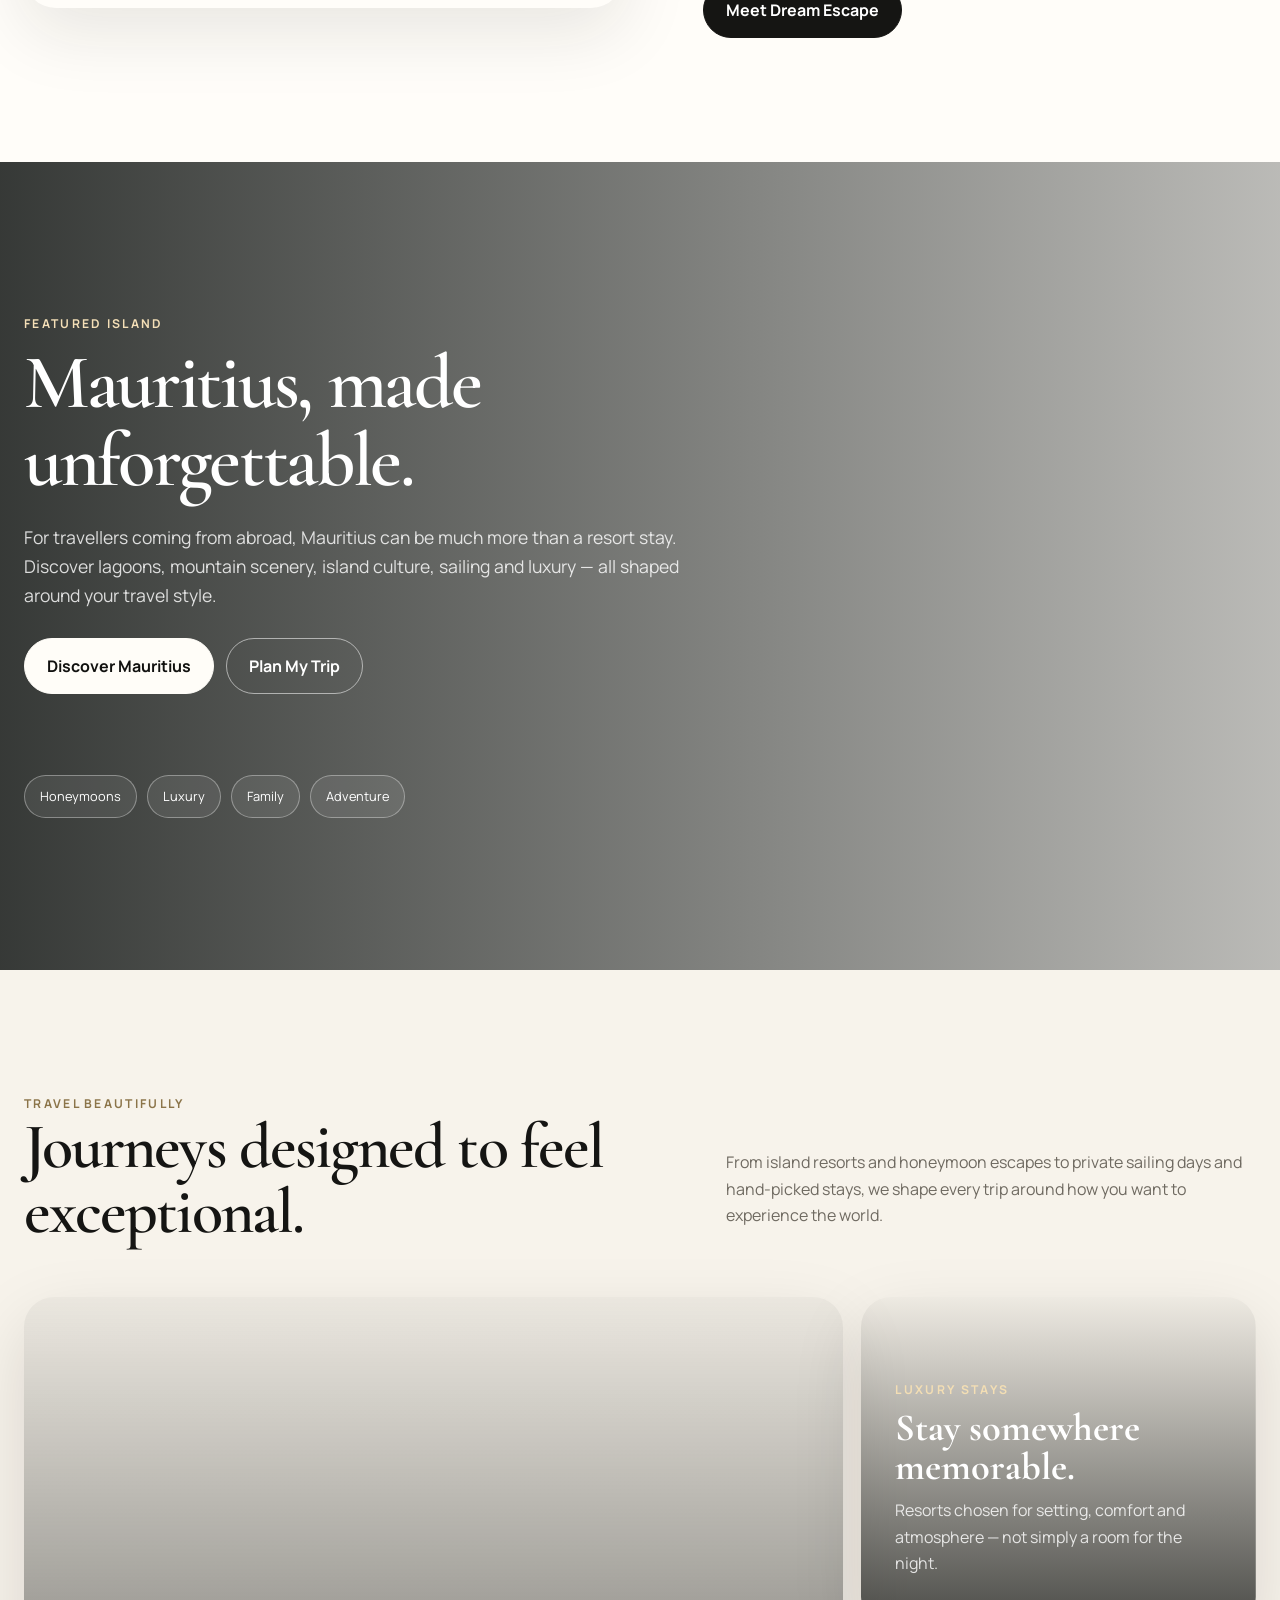
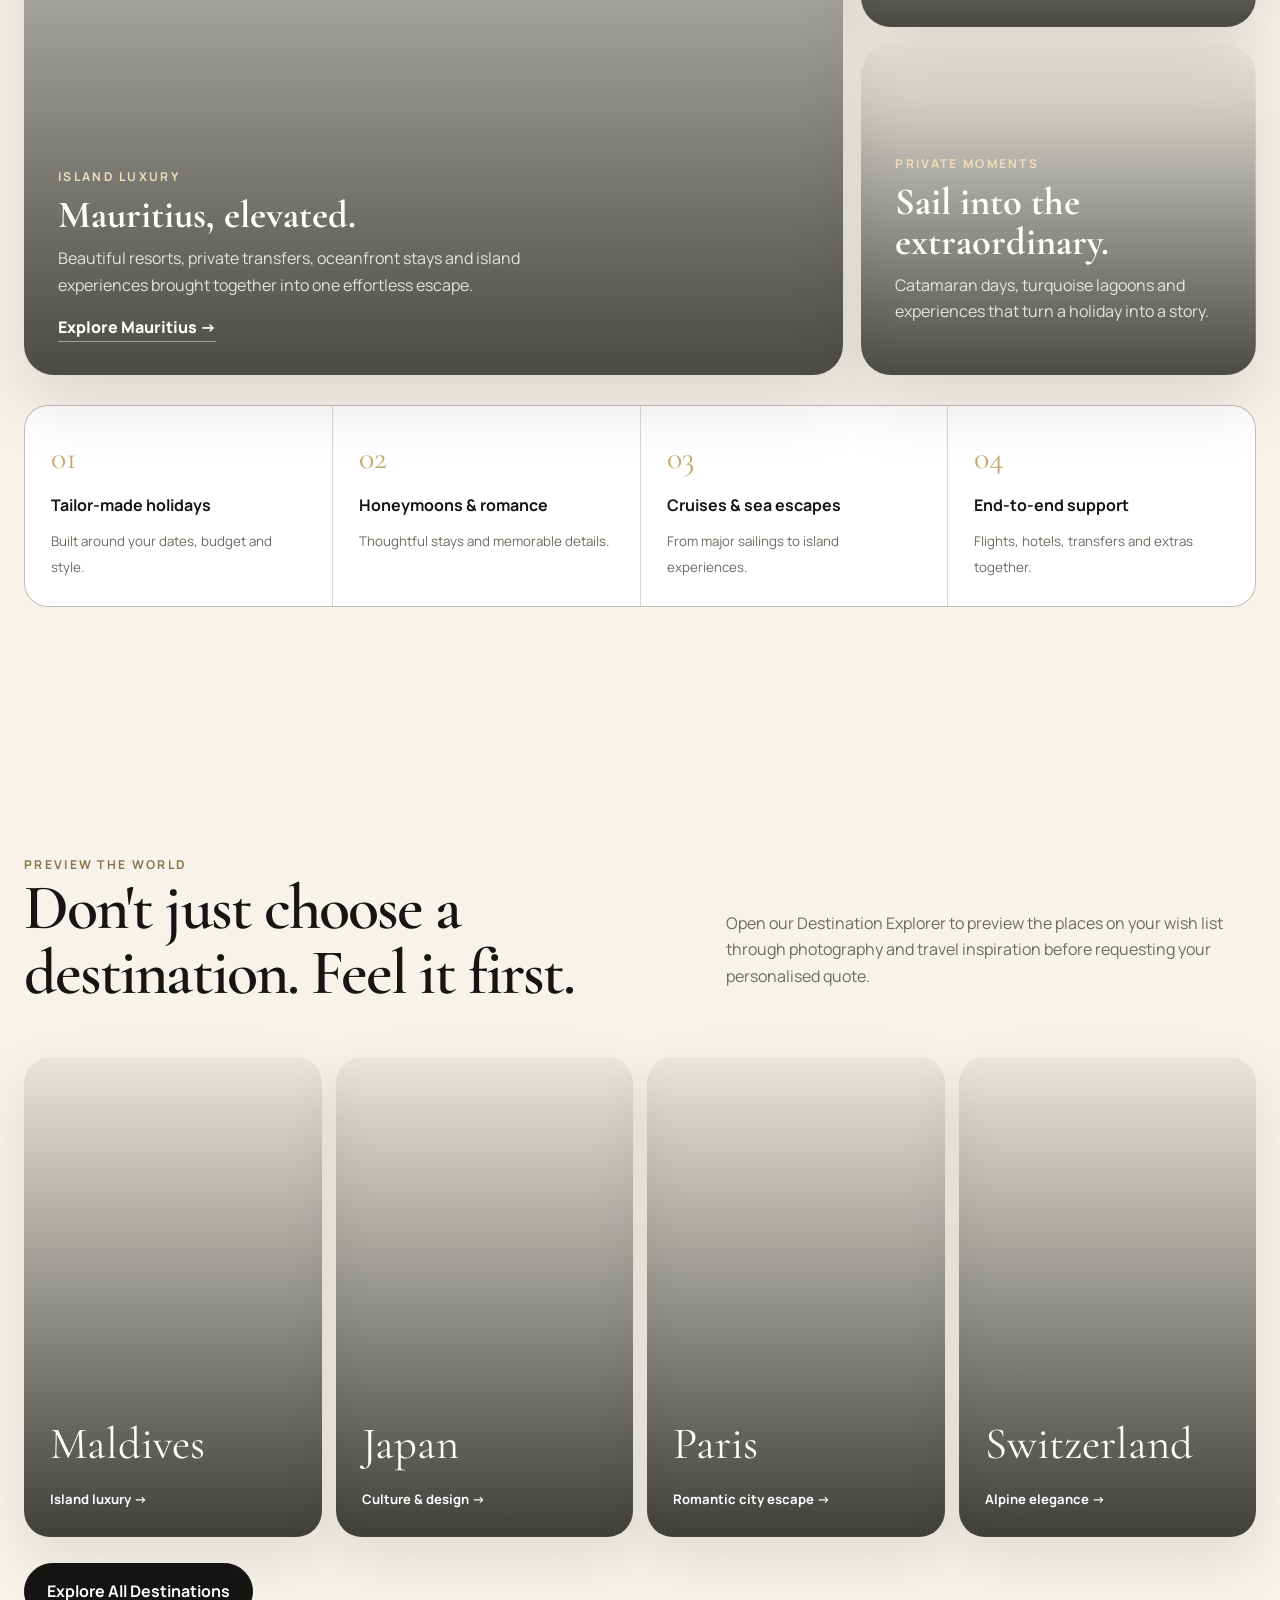
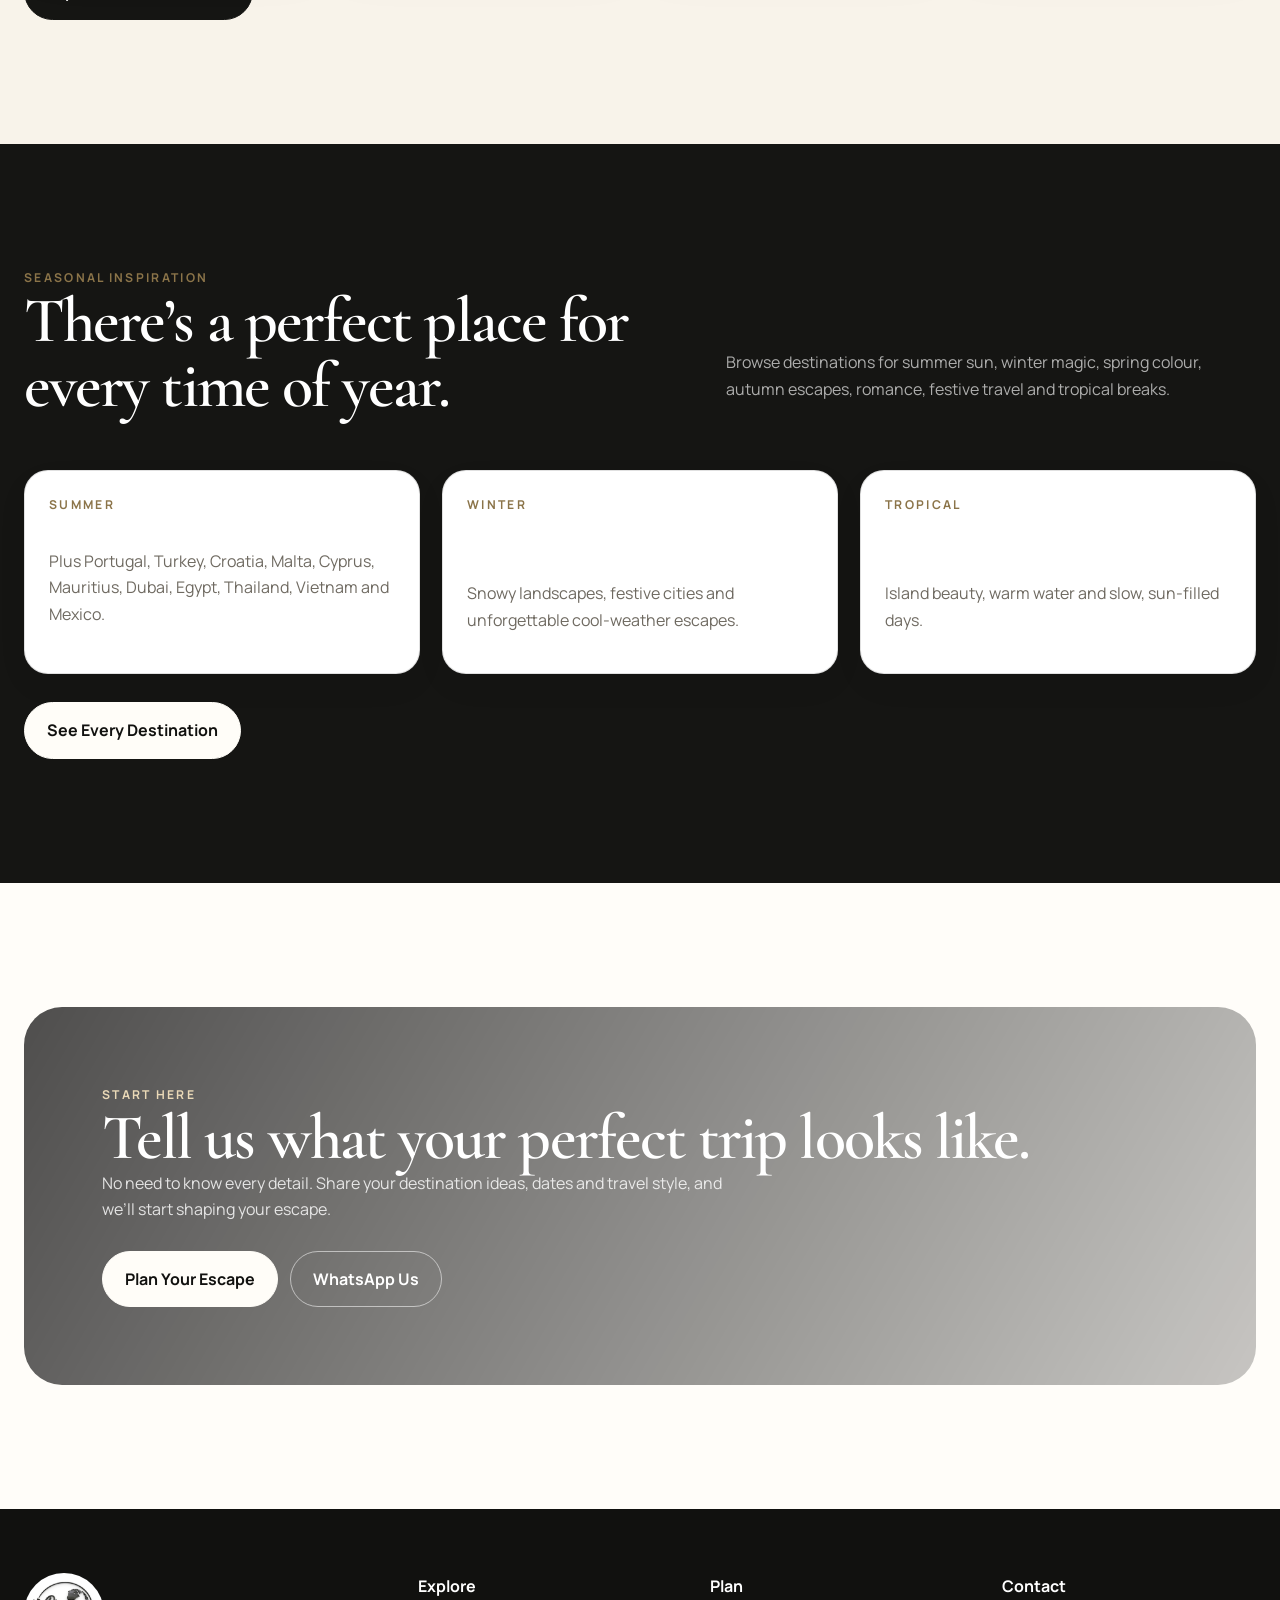
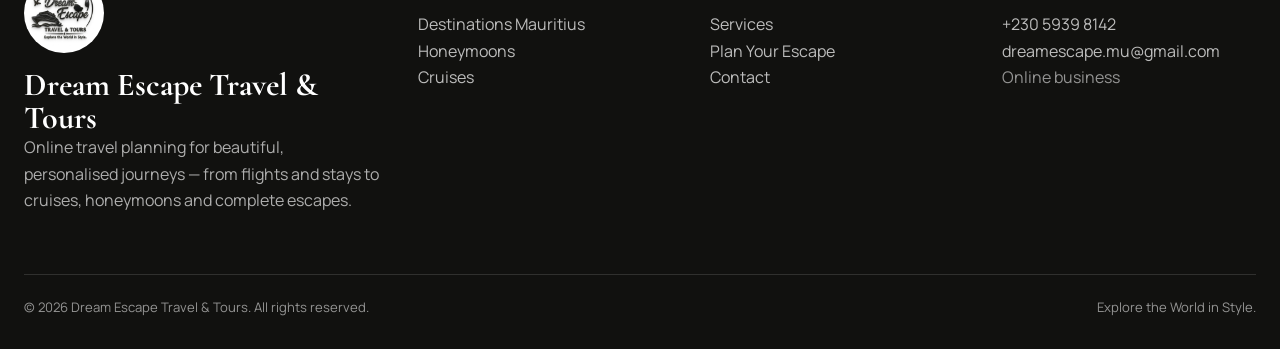
==== commit 8a85f9bb: "Add files via upload Fix Mauritius buttons and homepage details" ====
--- a/index.html
+++ b/index.html
@@ -38,7 +38,6 @@
     <h1>Your dream. Our planning. One unforgettable escape.</h1>
     <p>Flights, hotels, tailor-made holidays, cruises, honeymoons, transfers, excursions and travel support — brought together around the way you want to travel.</p>
     <div class="hero-actions"><a class="btn btn-light" href="plan.html">Plan My Escape</a><a class="btn" style="border-color:rgba(255,255,255,.55);color:white" href="destinations.html">Explore Destinations</a></div>
-    <div class="hero-note"><span>✦ Personalised planning</span><span>✦ No fixed package pricing</span><span>✦ Online service</span></div>
   </div>
 </section>
 
--- a/styles.css
+++ b/styles.css
@@ -401,3 +401,159 @@
 .wp-swiss{background-image:url('https://loremflickr.com/900/1100/switzerland,alps/all?lock=804')}
 @media(max-width:1000px){.world-preview-row{grid-template-columns:1fr 1fr}}
 @media(max-width:620px){.world-preview-row{display:block}.world-preview-card{height:430px;margin-bottom:14px}}
+
+
+/* ===== Premium destination slideshow v5.1 ===== */
+.destination-slideshow{
+  background:#0c0f0d;
+  position:relative;
+}
+.destination-slide-stage{
+  height:min(68vh,760px);
+  min-height:560px;
+  position:relative;
+  overflow:hidden;
+  background:#101310;
+}
+.destination-slide-stage img{
+  width:100%;
+  height:100%;
+  object-fit:cover;
+  display:block;
+  transition:opacity .32s ease, transform .55s ease;
+  opacity:1;
+  transform:scale(1.001);
+}
+.destination-slide-stage img.changing{
+  opacity:.2;
+  transform:scale(1.018);
+}
+.destination-slide-shade{
+  position:absolute;
+  inset:0;
+  pointer-events:none;
+  background:
+    linear-gradient(to top,rgba(5,8,6,.48),transparent 34%),
+    linear-gradient(90deg,rgba(5,8,6,.12),transparent 30%,transparent 70%,rgba(5,8,6,.12));
+}
+.destination-slide-arrow{
+  position:absolute;
+  top:50%;
+  transform:translateY(-50%);
+  z-index:3;
+  width:58px;
+  height:58px;
+  border-radius:50%;
+  border:1px solid rgba(255,255,255,.5);
+  background:rgba(8,10,9,.42);
+  backdrop-filter:blur(10px);
+  color:white;
+  font-size:2.35rem;
+  line-height:1;
+  cursor:pointer;
+  transition:background .2s ease,transform .2s ease;
+}
+.destination-slide-arrow:hover{
+  background:rgba(8,10,9,.72);
+  transform:translateY(-50%) scale(1.05);
+}
+.destination-slide-arrow.prev{left:24px}
+.destination-slide-arrow.next{right:24px}
+.destination-slide-counter{
+  position:absolute;
+  right:26px;
+  bottom:22px;
+  z-index:3;
+  padding:8px 12px;
+  border-radius:999px;
+  background:rgba(7,9,8,.58);
+  border:1px solid rgba(255,255,255,.28);
+  color:white;
+  font-size:.74rem;
+  font-weight:800;
+  letter-spacing:.08em;
+}
+.destination-slide-dots{
+  min-height:50px;
+  display:flex;
+  justify-content:center;
+  align-items:center;
+  gap:9px;
+  background:#0c0f0d;
+  padding:14px 20px 8px;
+}
+.destination-slide-dot{
+  width:8px;
+  height:8px;
+  padding:0;
+  border:0;
+  border-radius:50%;
+  background:rgba(255,255,255,.34);
+  cursor:pointer;
+  transition:width .25s ease,background .25s ease,border-radius .25s ease;
+}
+.destination-slide-dot.active{
+  width:28px;
+  border-radius:999px;
+  background:#e9d0a2;
+}
+.destination-slide-caption{
+  background:#0c0f0d;
+  color:rgba(255,255,255,.58);
+  text-align:center;
+  font-size:.7rem;
+  padding:0 20px 16px;
+  letter-spacing:.04em;
+}
+
+/* Hide the old collage rules inside the modal if retained by cached CSS */
+.destination-modal .destination-modal-gallery{display:none}
+
+@media(max-width:1000px){
+  .destination-slide-stage{
+    height:62vh;
+    min-height:500px;
+  }
+}
+@media(max-width:620px){
+  .destination-slide-stage{
+    height:58vh;
+    min-height:430px;
+    max-height:610px;
+  }
+  .destination-slide-arrow{
+    width:48px;
+    height:48px;
+    font-size:1.95rem;
+  }
+  .destination-slide-arrow.prev{left:12px}
+  .destination-slide-arrow.next{right:12px}
+  .destination-slide-counter{
+    right:14px;
+    bottom:14px;
+  }
+  .destination-slide-caption{
+    padding-bottom:13px;
+  }
+}
+
+
+/* ===== v5.2 CTA contrast fix ===== */
+.btn.btn-light,
+a.btn.btn-light,
+.mauritius-home-feature .btn.btn-light,
+.mauritius-real-hero .btn.btn-light,
+.mauritius-final-cta .btn.btn-light,
+.mauritius-destination-banner .btn.btn-light{
+  color:#11110f !important;
+  background:#fffdf8 !important;
+  border-color:#fffdf8 !important;
+  text-shadow:none !important;
+  opacity:1 !important;
+}
+.btn.btn-light:hover,
+a.btn.btn-light:hover{
+  color:#11110f !important;
+  background:#f1e8d8 !important;
+  border-color:#f1e8d8 !important;
+}
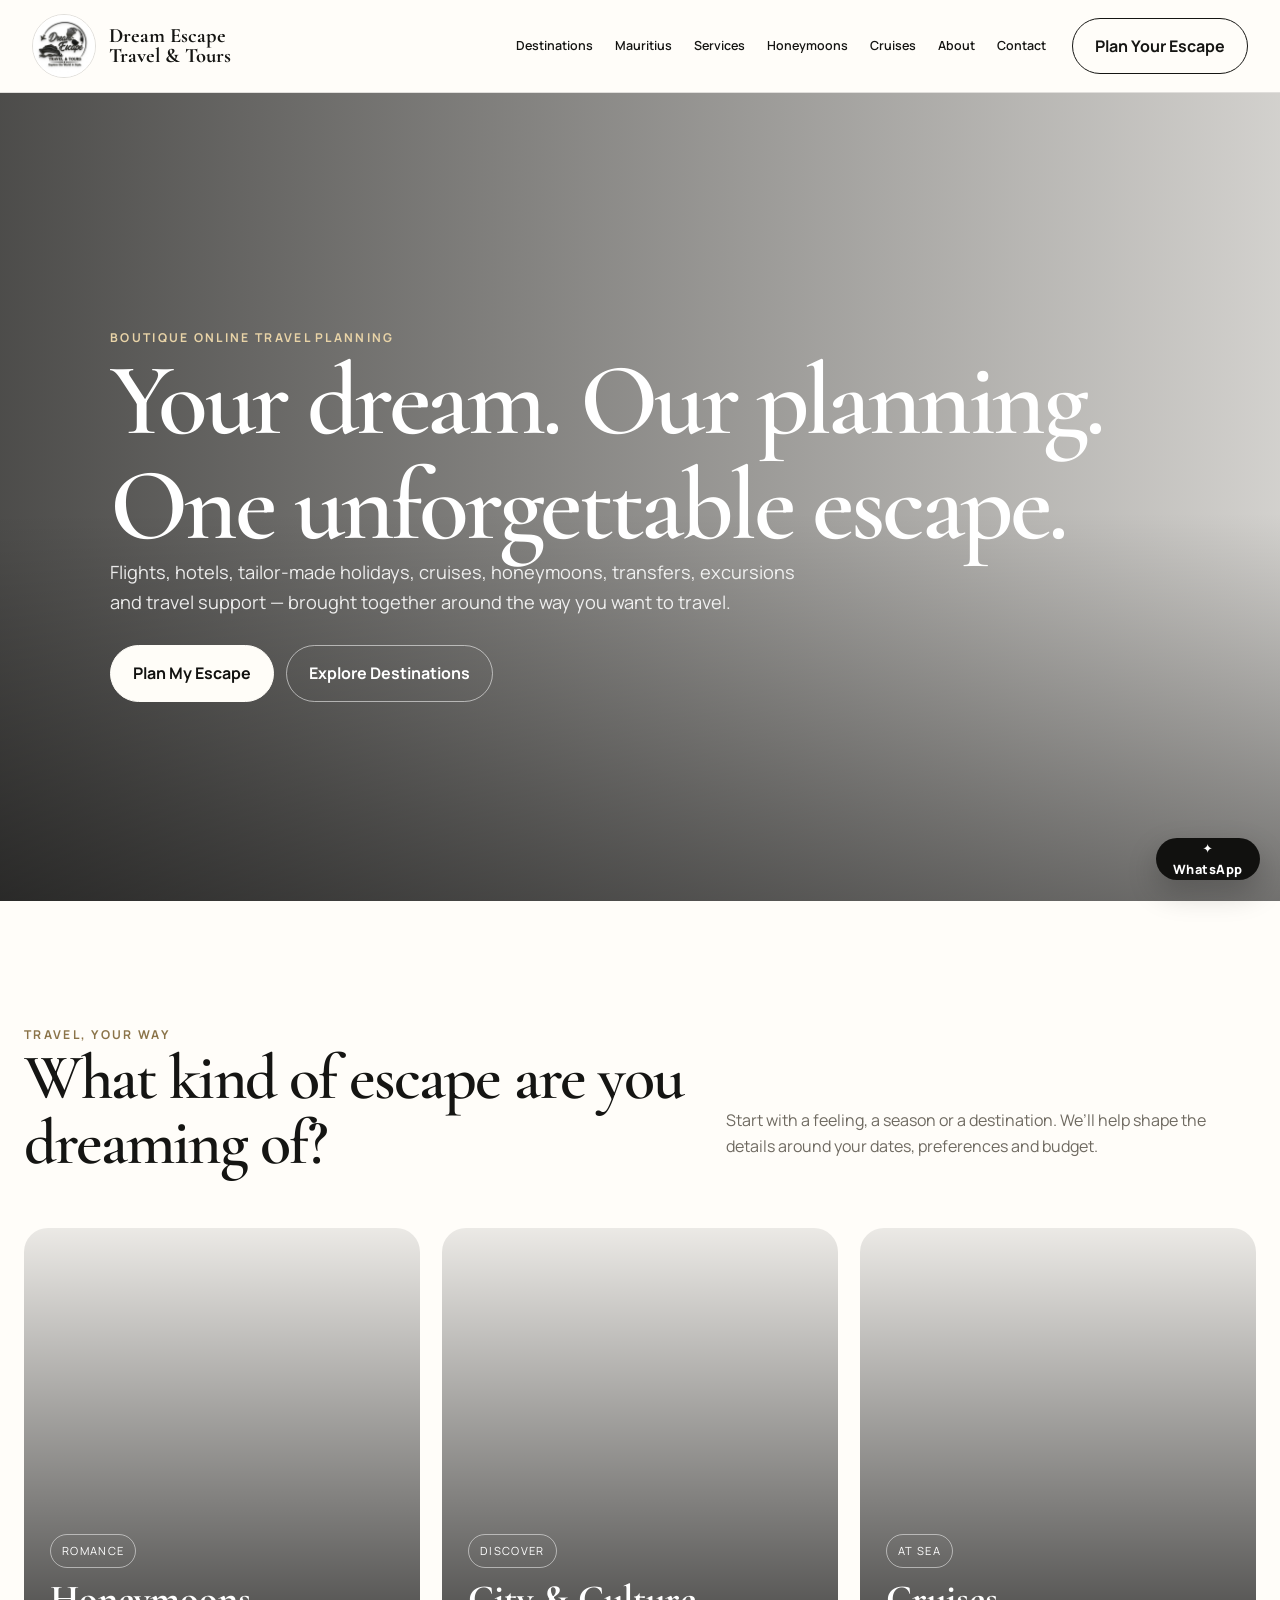
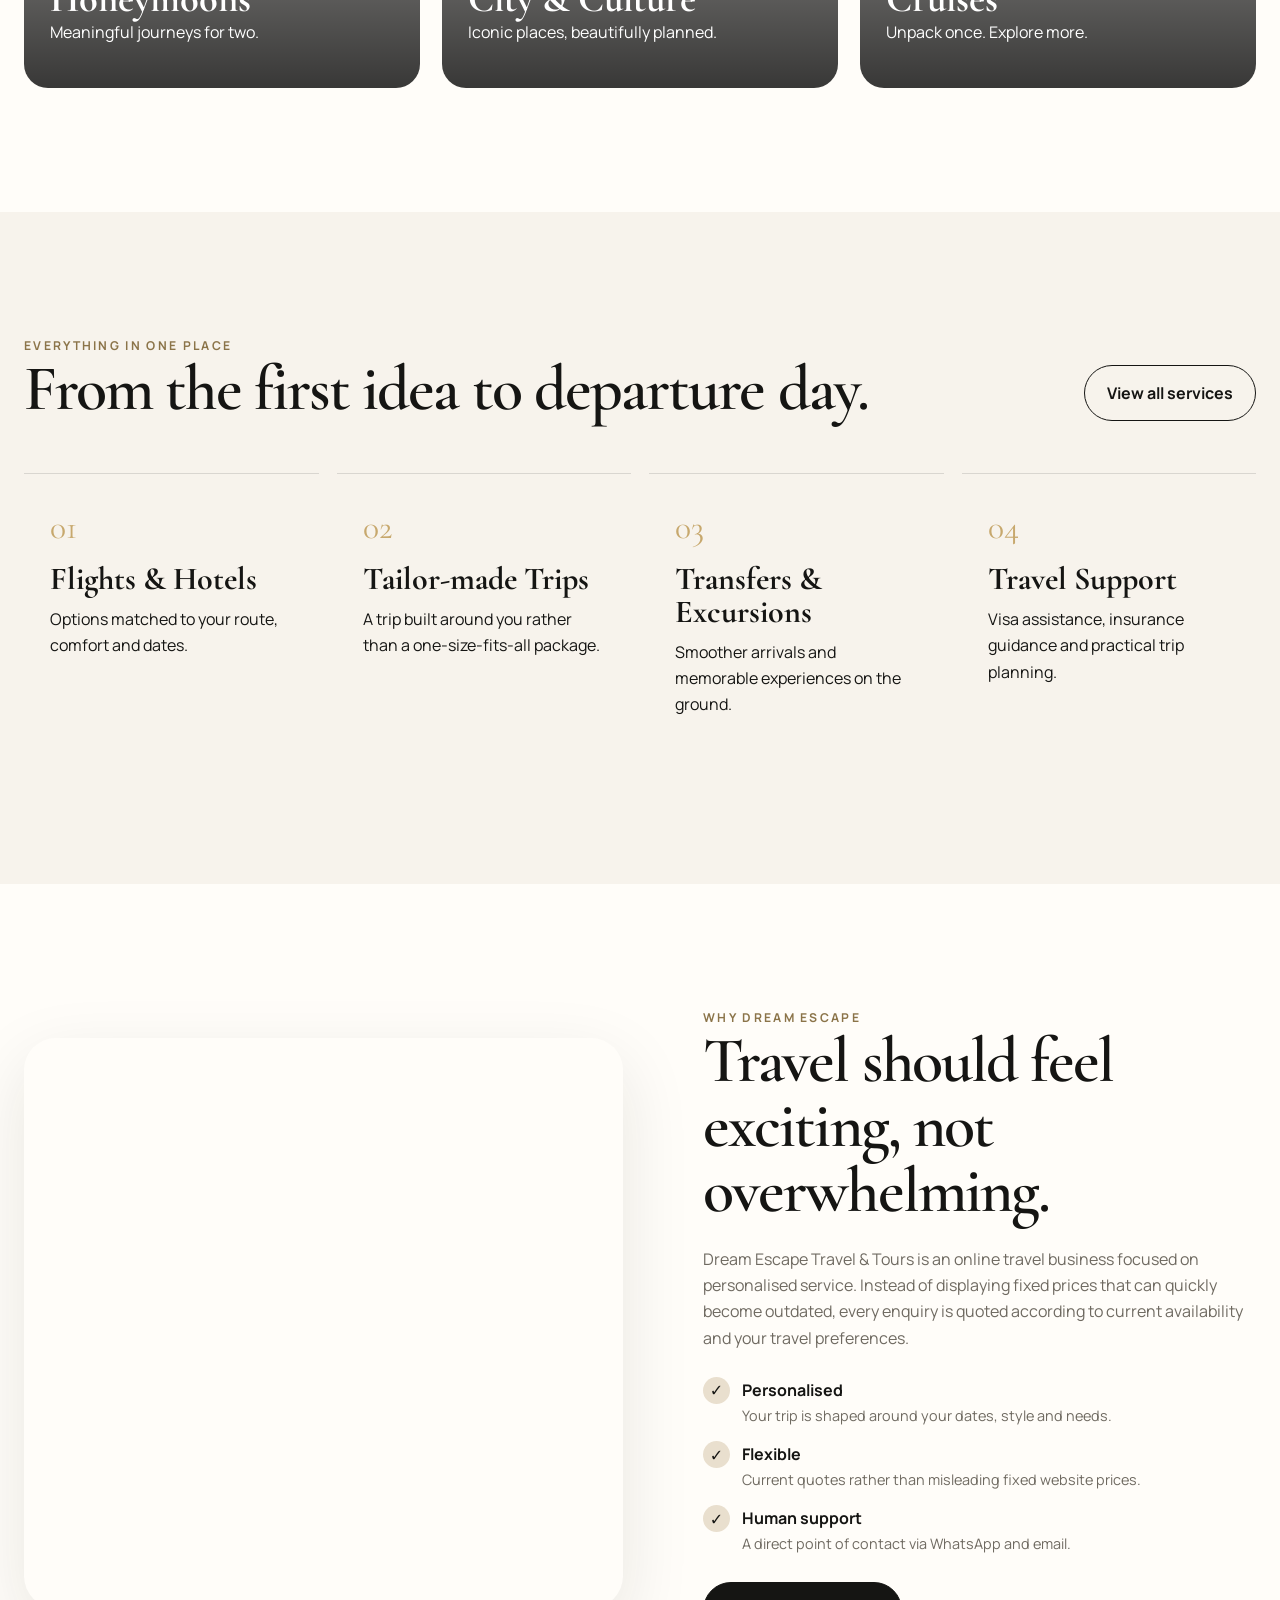
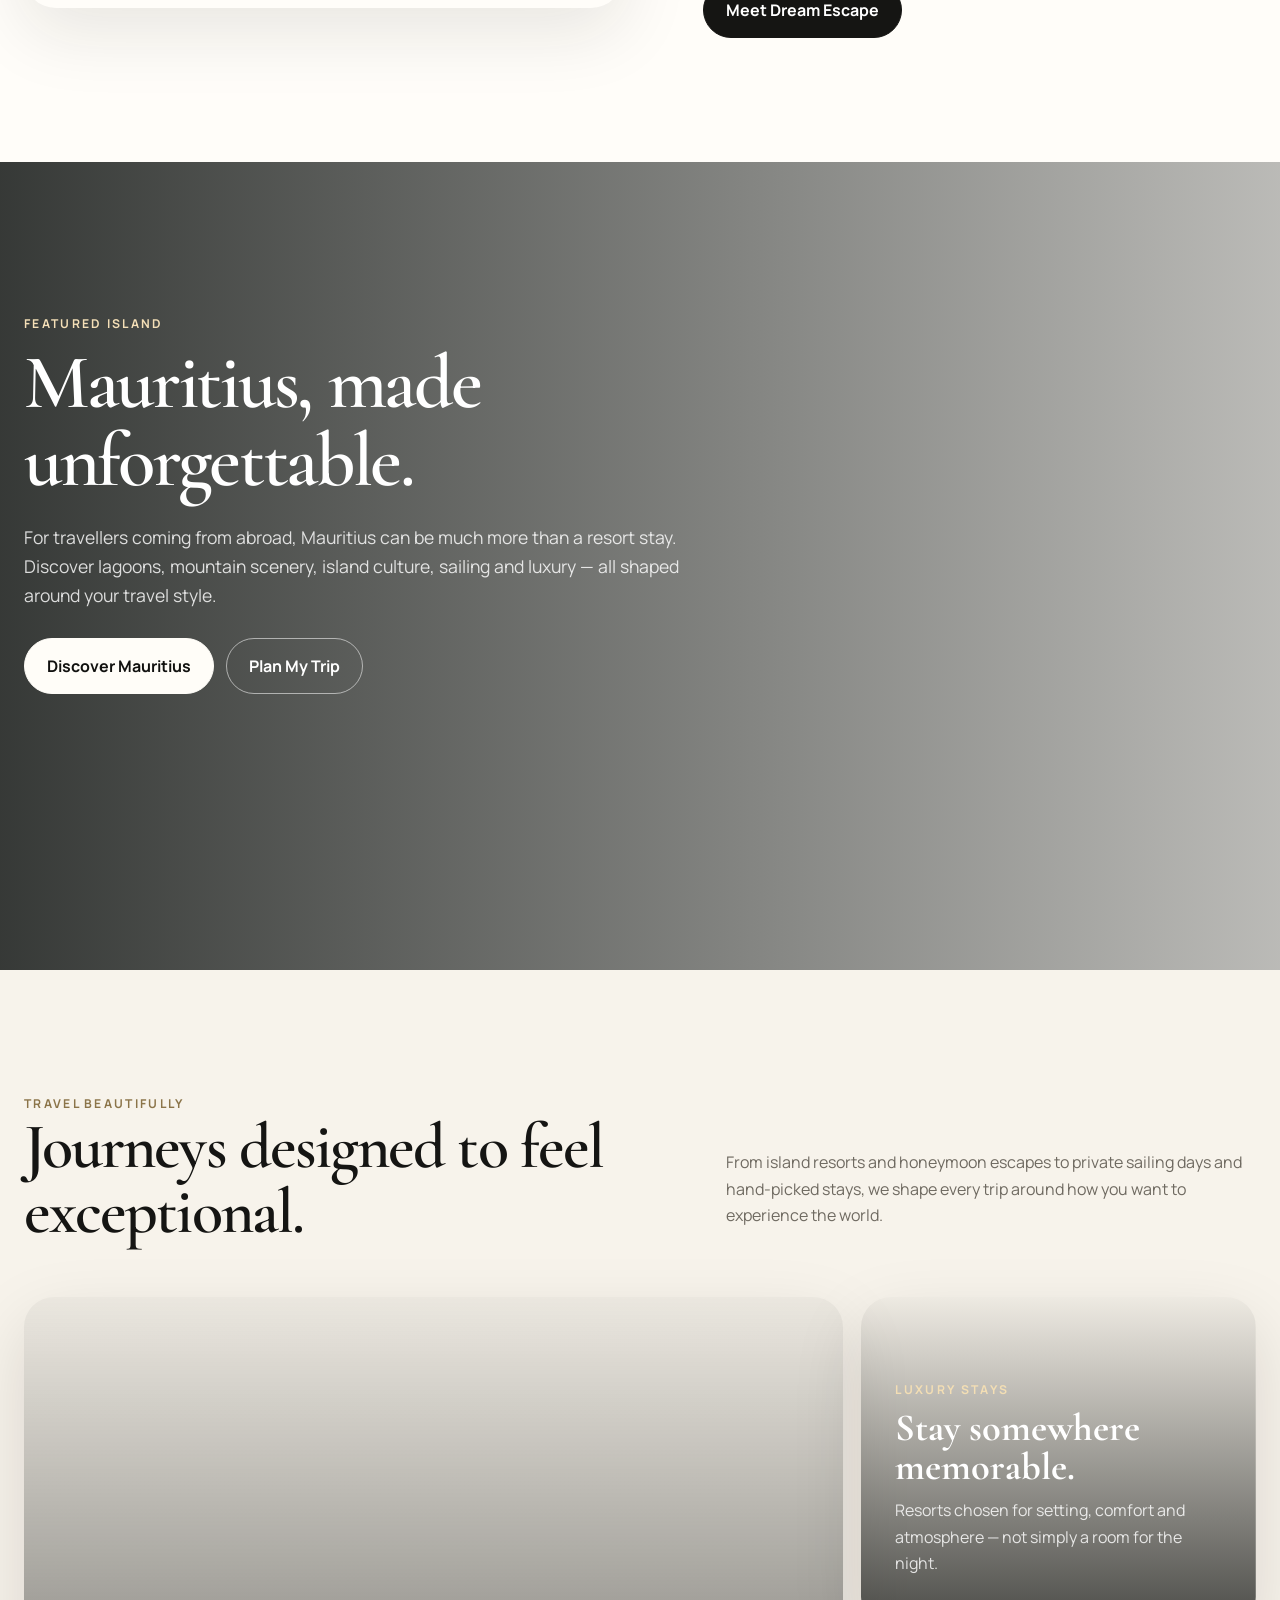
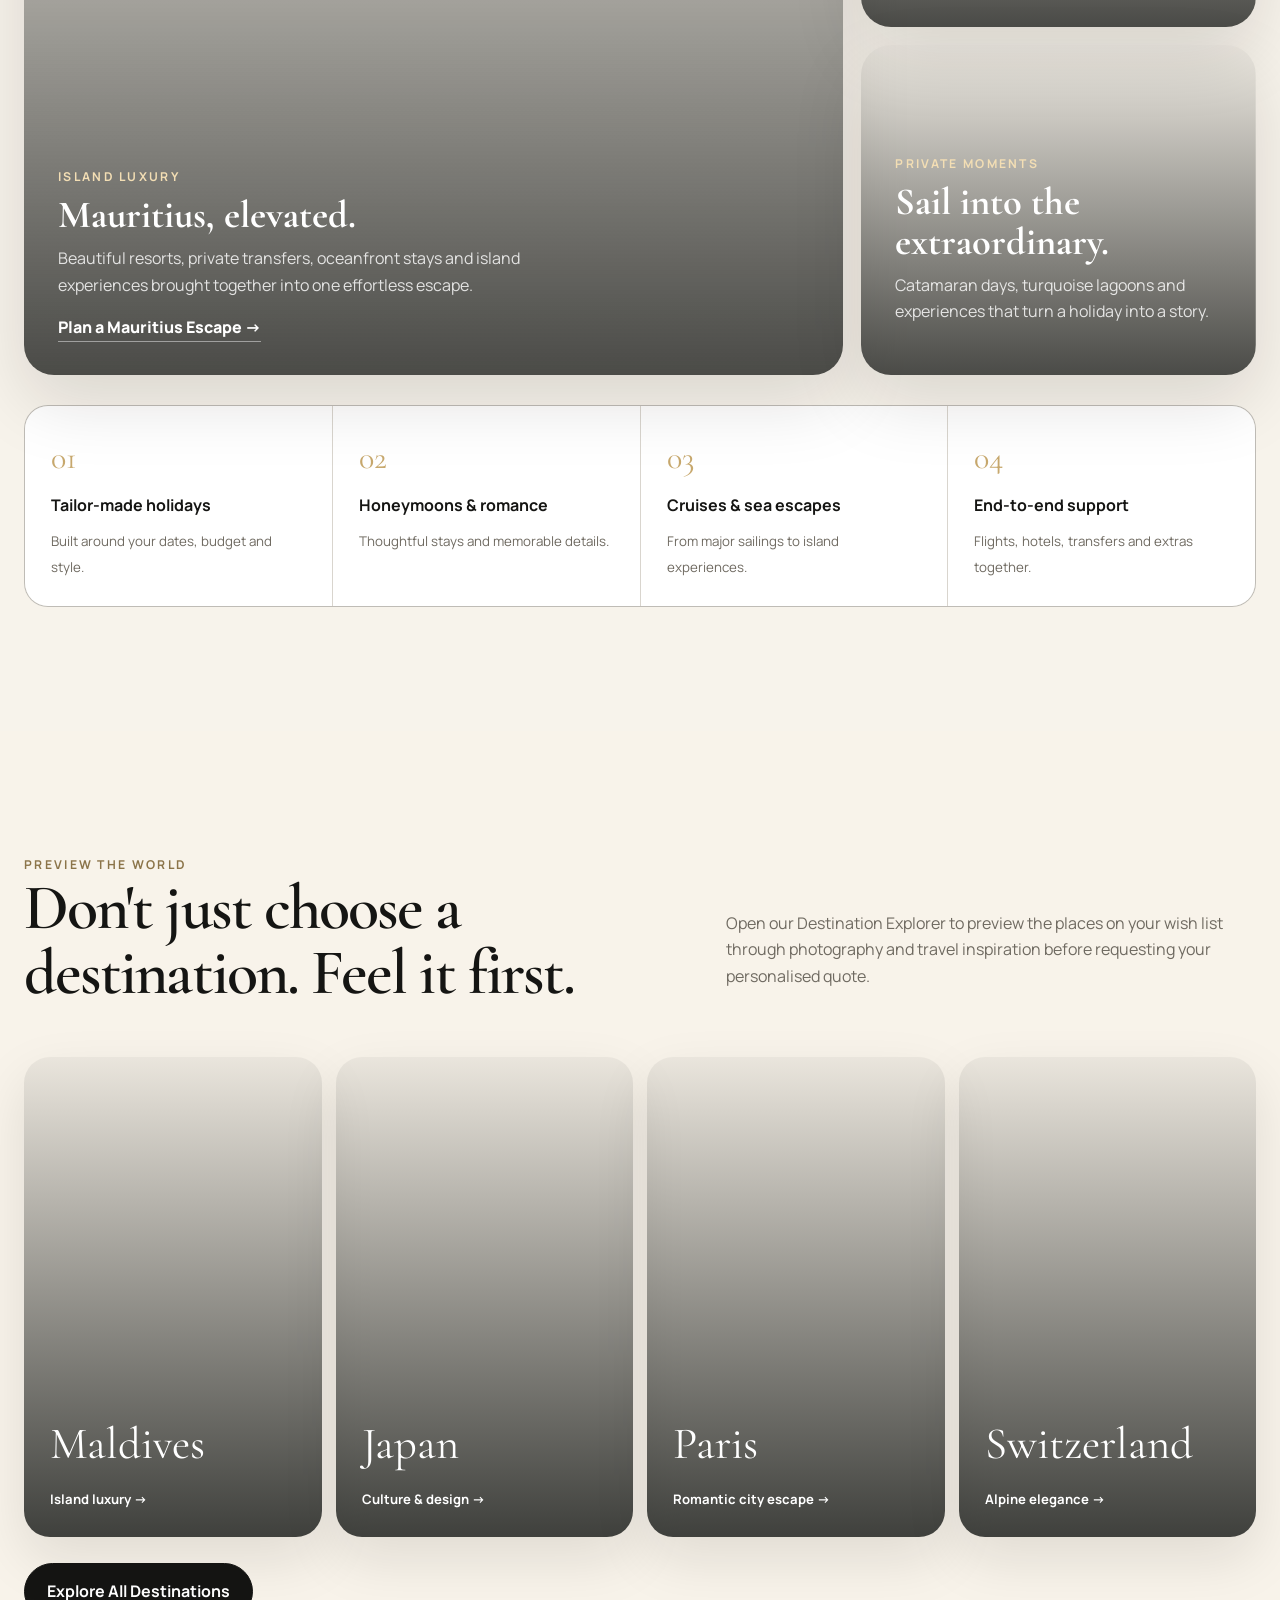
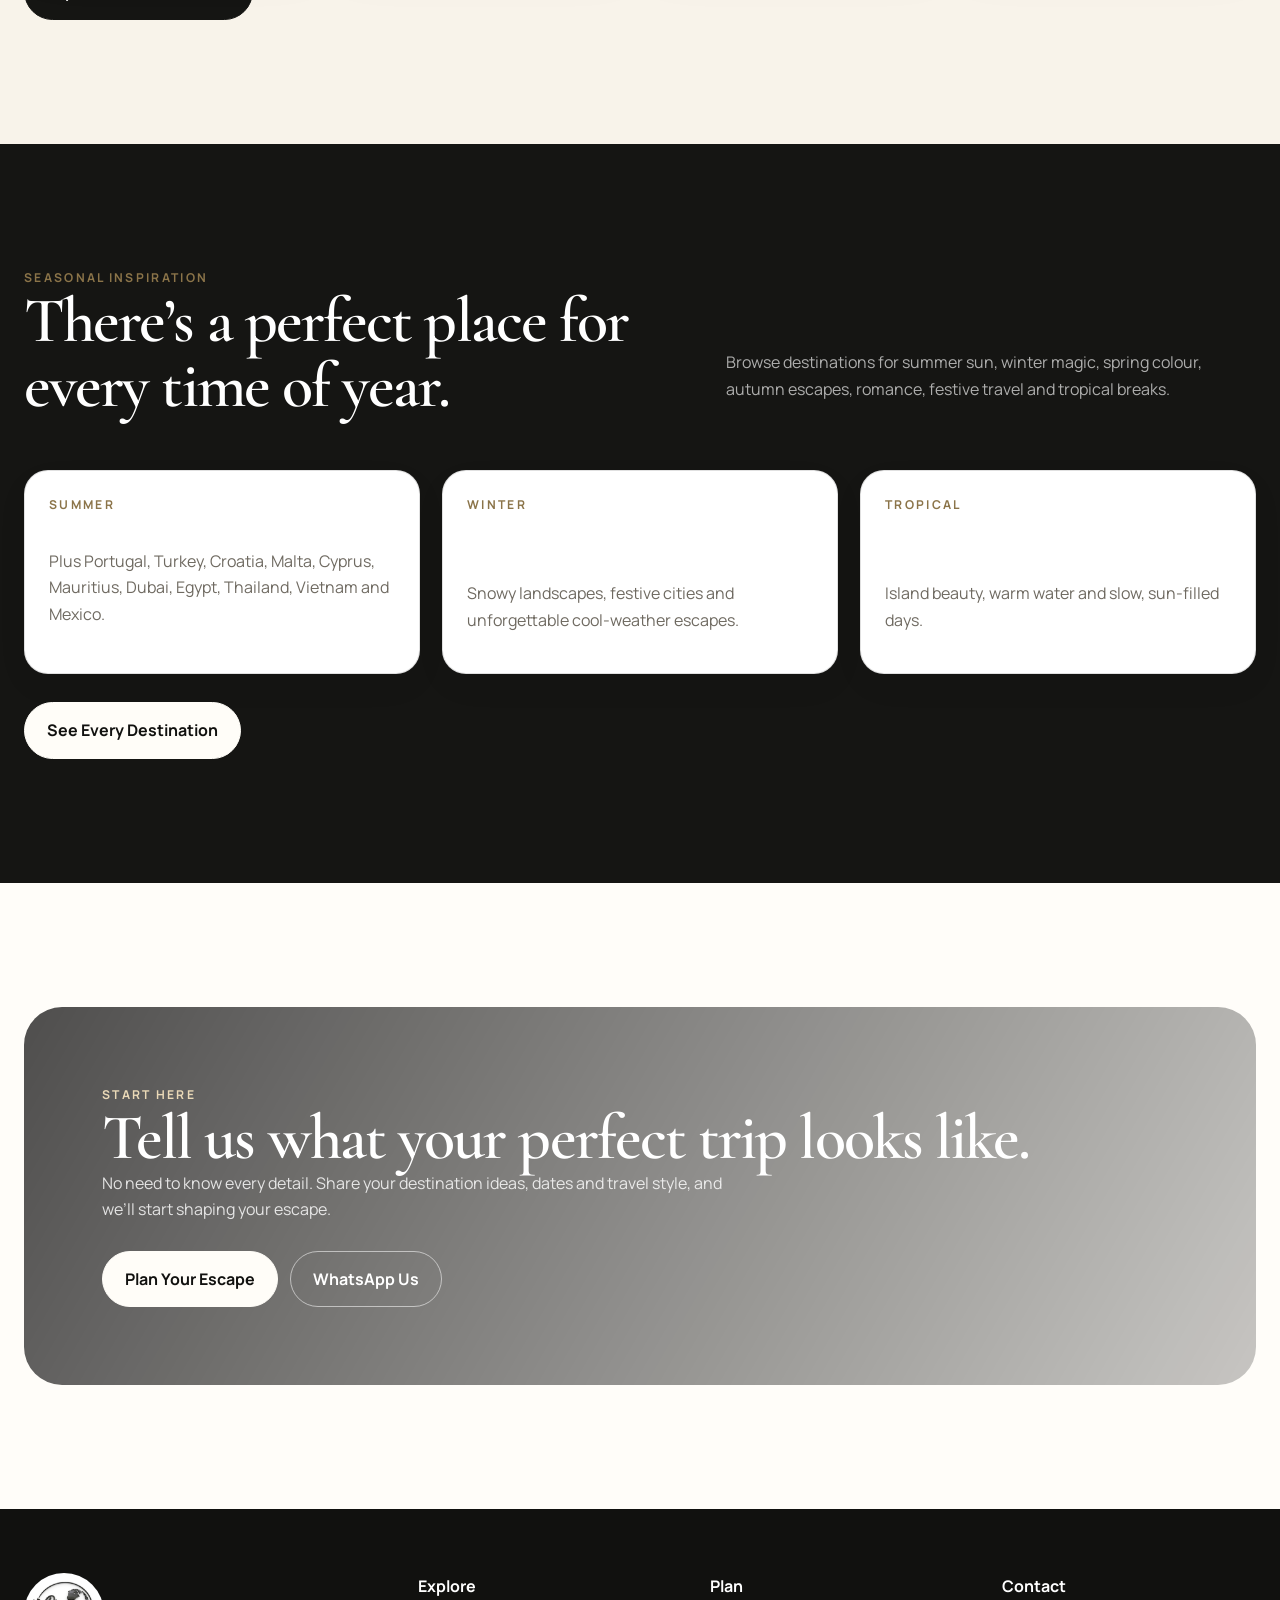
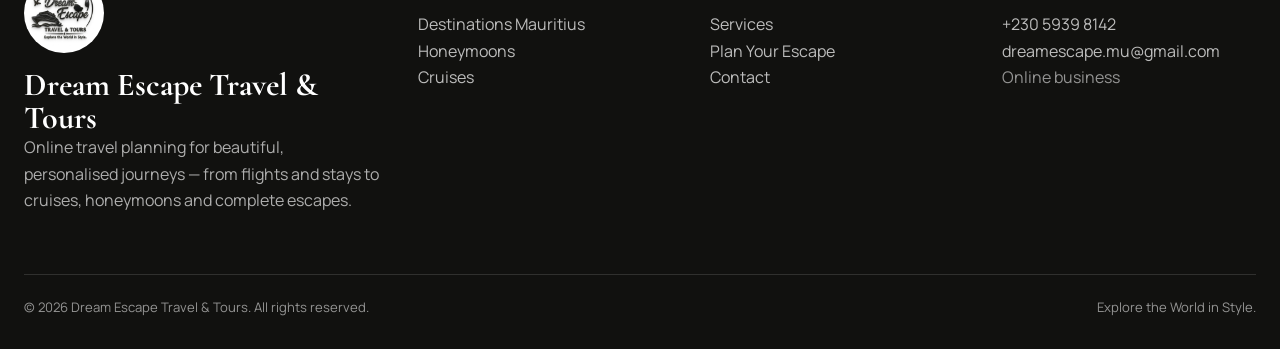
==== commit c9199aca: "Clean up Mauritius homepage CTAs" ====
--- a/index.html
+++ b/index.html
@@ -81,7 +81,7 @@
  </div>
 </section>
 
-<section class="section mauritius-home-feature"><div class="container"><div class="mauritius-feature-inner"><div class="mauritius-feature-copy"><div class="eyebrow" style="color:#f4dfb7">Featured island</div><h2>Mauritius, made unforgettable.</h2><p>For travellers coming from abroad, Mauritius can be much more than a resort stay. Discover lagoons, mountain scenery, island culture, sailing and luxury — all shaped around your travel style.</p><div class="hero-actions"><a class="btn btn-light" href="mauritius.html">Discover Mauritius</a><a class="btn mauritius-outline" href="plan.html">Plan My Trip</a></div></div><div class="mauritius-feature-badges"><span>Honeymoons</span><span>Luxury</span><span>Family</span><span>Adventure</span></div></div></div></section>
+<section class="section mauritius-home-feature"><div class="container"><div class="mauritius-feature-inner"><div class="mauritius-feature-copy"><div class="eyebrow" style="color:#f4dfb7">Featured island</div><h2>Mauritius, made unforgettable.</h2><p>For travellers coming from abroad, Mauritius can be much more than a resort stay. Discover lagoons, mountain scenery, island culture, sailing and luxury — all shaped around your travel style.</p><div class="hero-actions"><a class="btn btn-light" href="mauritius.html">Discover Mauritius</a><a class="btn mauritius-outline" href="plan.html">Plan My Trip</a></div></div></div></div></section>
 <section class="section premium-showcase">
   <div class="container">
     <div class="section-head premium-head">
@@ -98,7 +98,7 @@
           <span class="eyebrow light">Island luxury</span>
           <h3>Mauritius, elevated.</h3>
           <p>Beautiful resorts, private transfers, oceanfront stays and island experiences brought together into one effortless escape.</p>
-          <a class="text-link-light" href="mauritius.html">Explore Mauritius →</a>
+          <a class="text-link-light" href="plan.html">Plan a Mauritius Escape →</a>
         </div>
       </article>
 
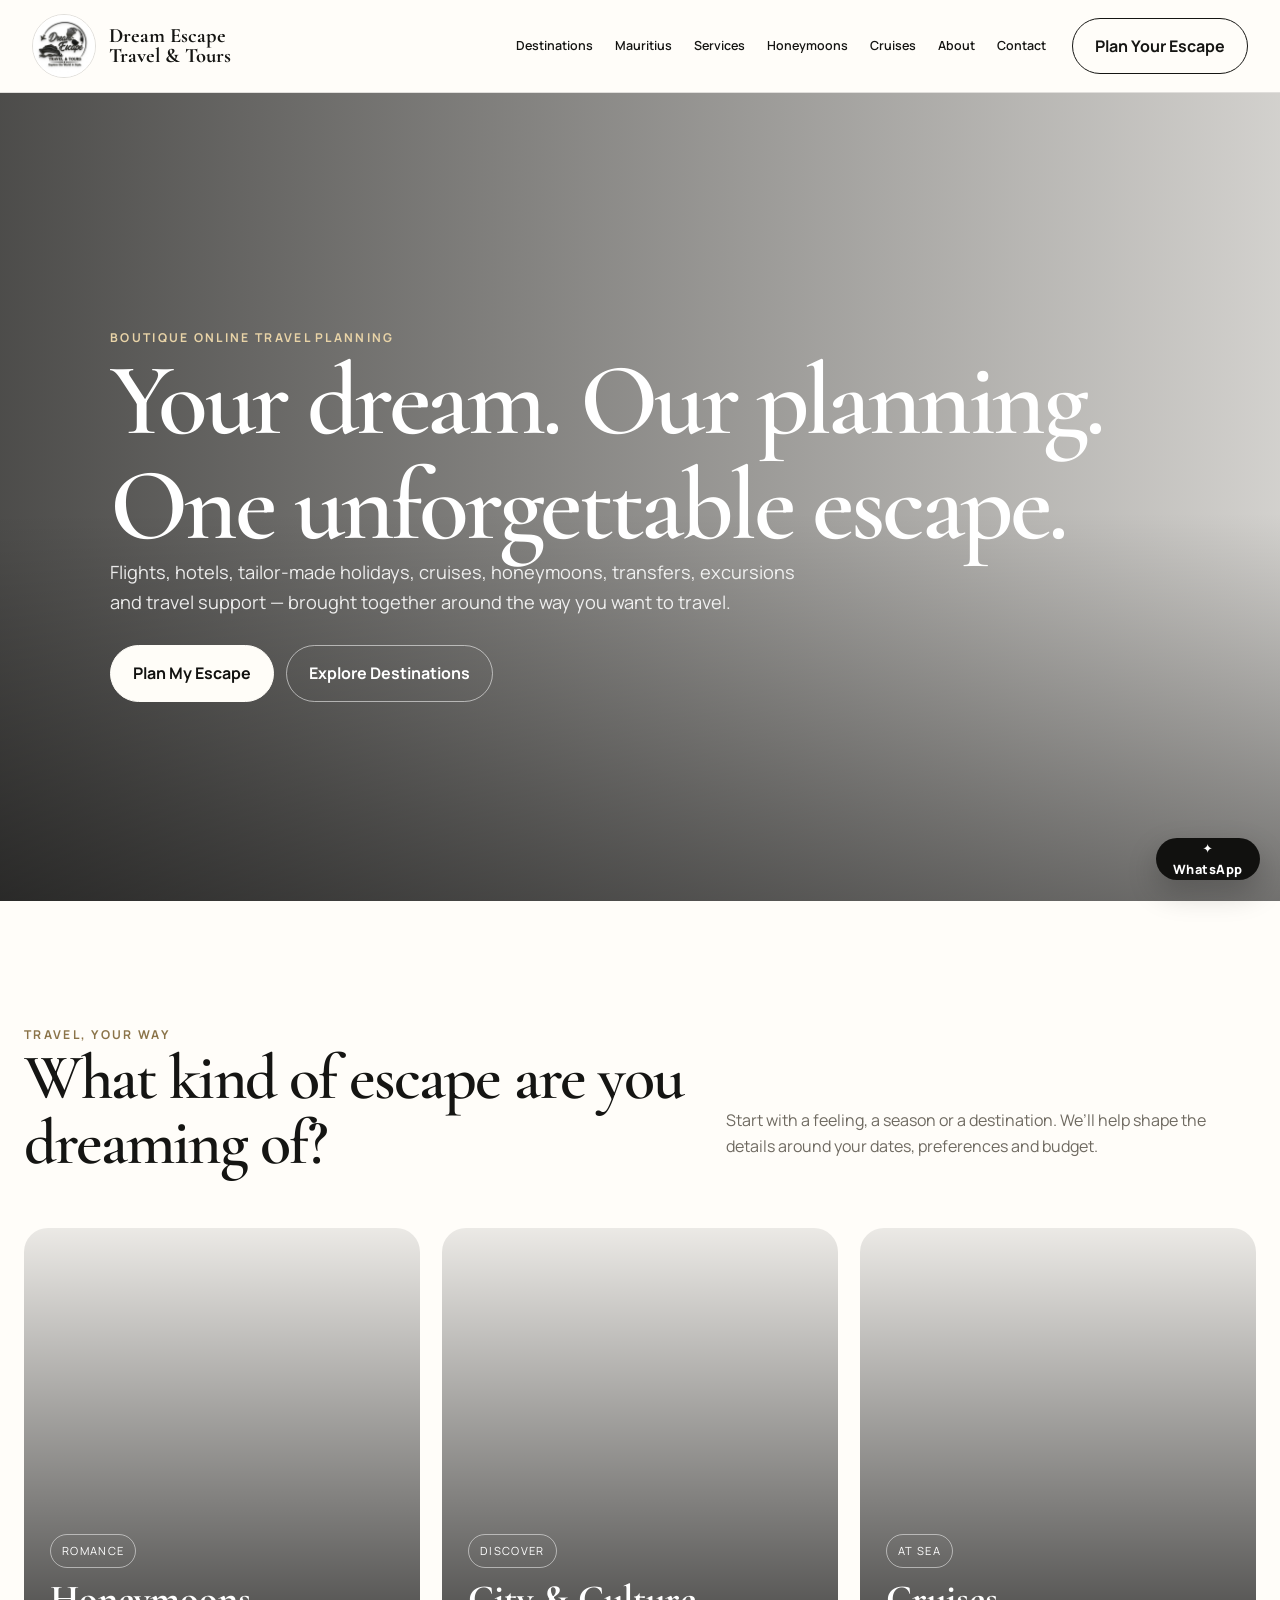
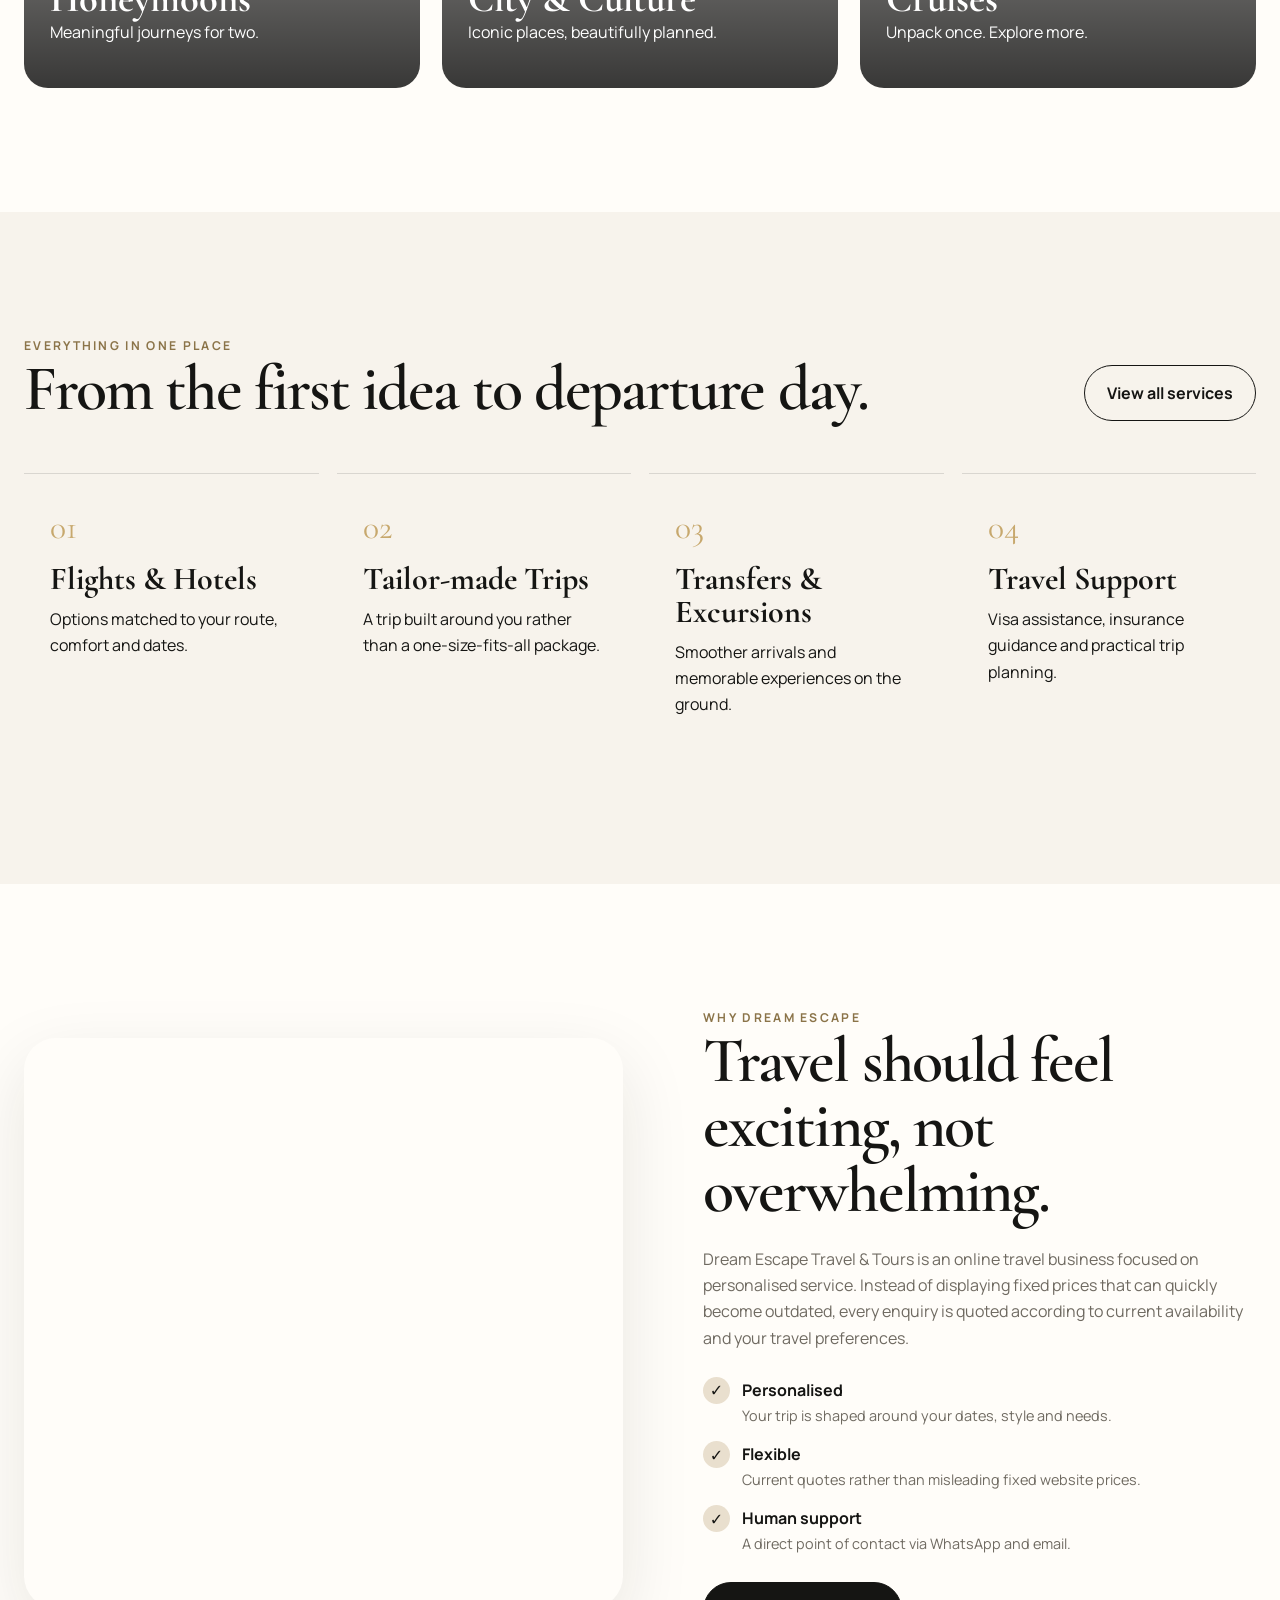
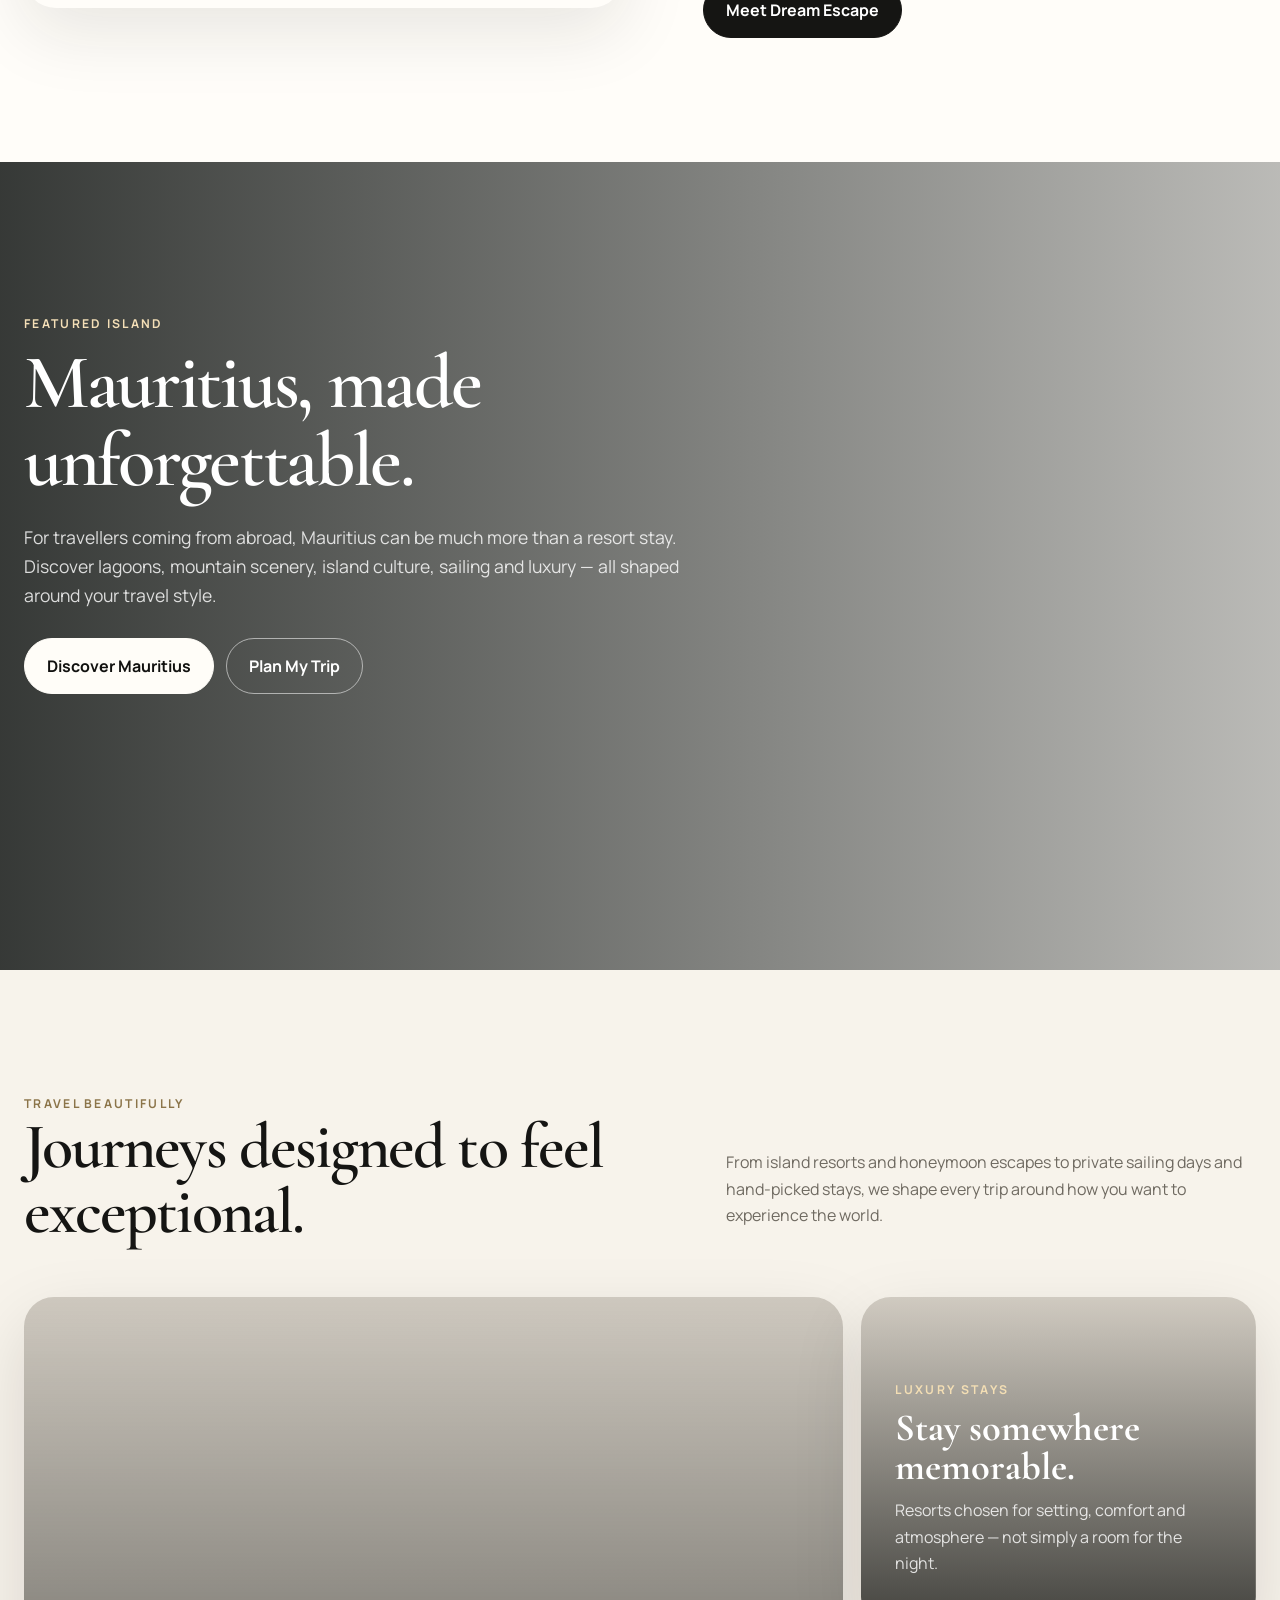
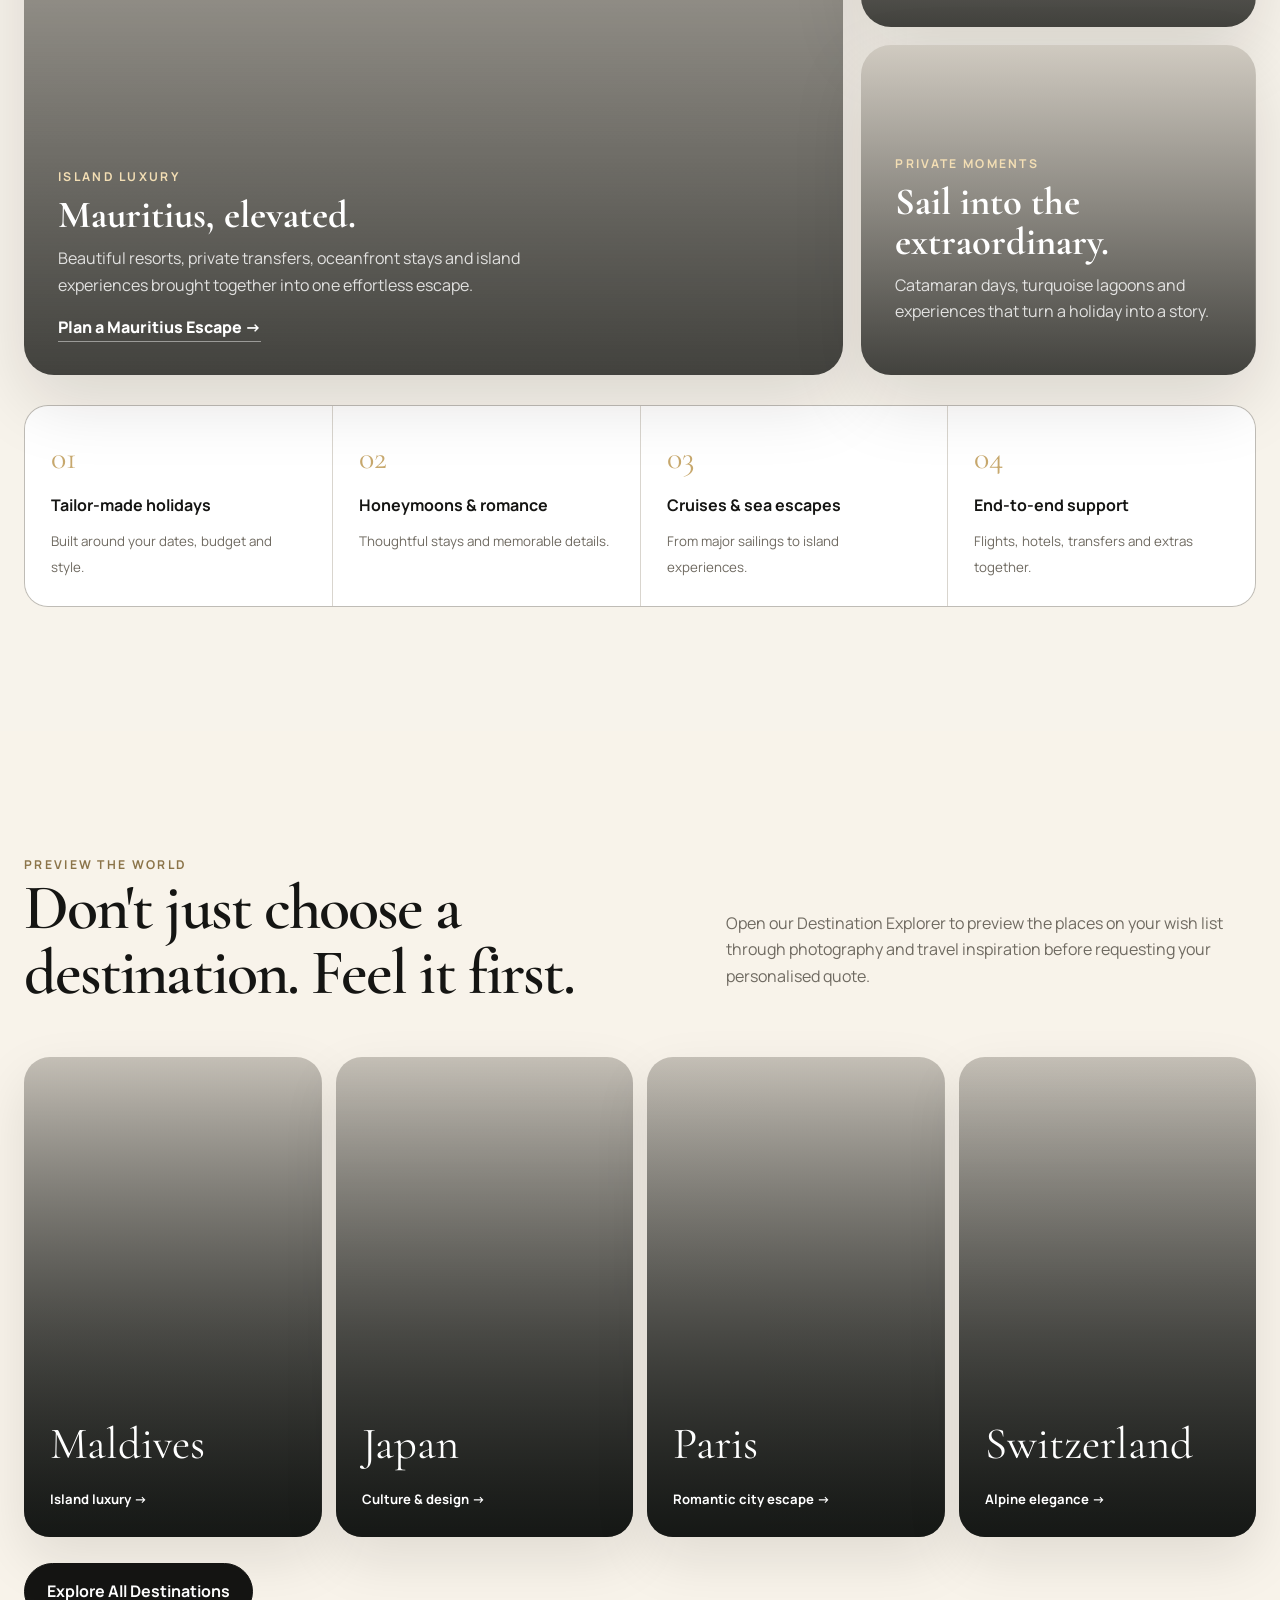
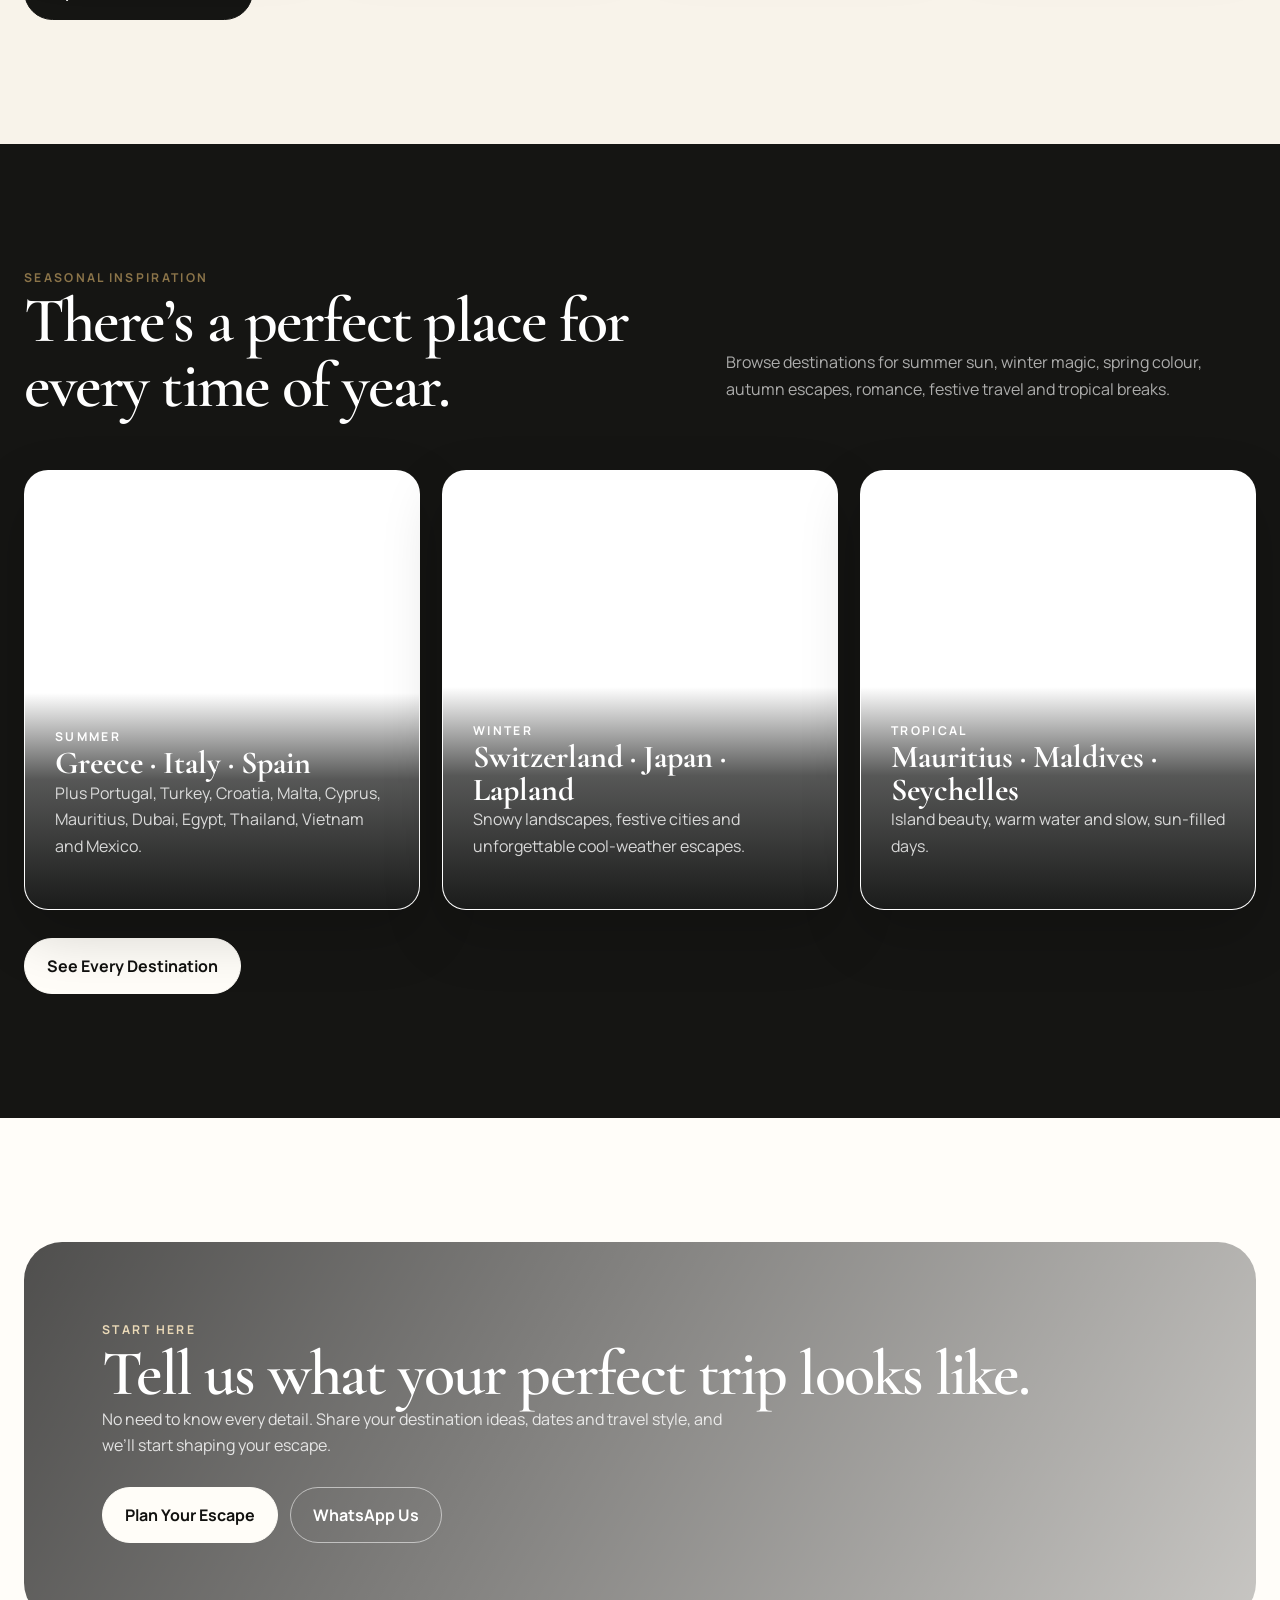
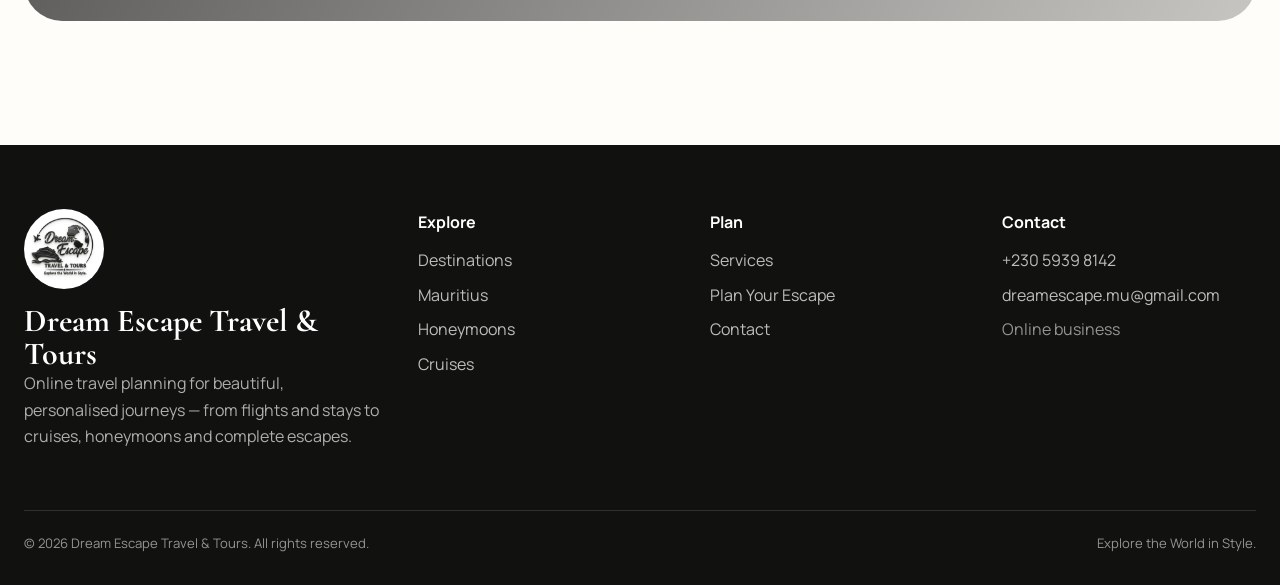
==== commit 20153ee7: "Add files via upload Final website polish and destination image fixes" ====
--- a/index.html
+++ b/index.html
@@ -147,10 +147,10 @@
 <section class="section section-dark">
  <div class="container">
   <div class="section-head"><div><div class="eyebrow">Seasonal inspiration</div><h2>There’s a perfect place for every time of year.</h2></div><p>Browse destinations for summer sun, winter magic, spring colour, autumn escapes, romance, festive travel and tropical breaks.</p></div>
-  <div class="grid-3">
-   <div class="card"><div class="card-body"><div class="eyebrow">Summer</div><h3>Greece · Italy · Spain</h3><p>Plus Portugal, Turkey, Croatia, Malta, Cyprus, Mauritius, Dubai, Egypt, Thailand, Vietnam and Mexico.</p></div></div>
-   <div class="card"><div class="card-body"><div class="eyebrow">Winter</div><h3>Switzerland · Japan · Lapland</h3><p>Snowy landscapes, festive cities and unforgettable cool-weather escapes.</p></div></div>
-   <div class="card"><div class="card-body"><div class="eyebrow">Tropical</div><h3>Mauritius · Maldives · Seychelles</h3><p>Island beauty, warm water and slow, sun-filled days.</p></div></div>
+  <div class="grid-3 seasonal-grid">
+   <div class="card seasonal-card seasonal-summer"><div class="card-body"><div class="eyebrow">Summer</div><h3>Greece · Italy · Spain</h3><p>Plus Portugal, Turkey, Croatia, Malta, Cyprus, Mauritius, Dubai, Egypt, Thailand, Vietnam and Mexico.</p></div></div>
+   <div class="card seasonal-card seasonal-winter"><div class="card-body"><div class="eyebrow">Winter</div><h3>Switzerland · Japan · Lapland</h3><p>Snowy landscapes, festive cities and unforgettable cool-weather escapes.</p></div></div>
+   <div class="card seasonal-card seasonal-tropical"><div class="card-body"><div class="eyebrow">Tropical</div><h3>Mauritius · Maldives · Seychelles</h3><p>Island beauty, warm water and slow, sun-filled days.</p></div></div>
   </div>
   <div style="margin-top:28px"><a class="btn btn-light" href="destinations.html">See Every Destination</a></div>
  </div>
@@ -176,7 +176,7 @@
         <h3>Dream Escape Travel & Tours</h3>
         <p style="color:rgba(255,255,255,.66);max-width:360px">Online travel planning for beautiful, personalised journeys — from flights and stays to cruises, honeymoons and complete escapes.</p>
       </div>
-      <div><div class="footer-title">Explore</div><a href="destinations.html">Destinations</a>
+      <div><div class="footer-title">Explore</div><a href="destinations.html">Destinations</a><br>
       <a href="mauritius.html">Mauritius</a><br><a href="honeymoons.html">Honeymoons</a><br><a href="cruises.html">Cruises</a></div>
       <div><div class="footer-title">Plan</div><a href="services.html">Services</a><br><a href="plan.html">Plan Your Escape</a><br><a href="contact.html">Contact</a></div>
       <div><div class="footer-title">Contact</div><a href="tel:+23059398142">+230 5939 8142</a><br><a href="mailto:dreamescape.mu@gmail.com">dreamescape.mu@gmail.com</a><br><span style="color:rgba(255,255,255,.55)">Online business</span></div>
--- a/styles.css
+++ b/styles.css
@@ -557,3 +557,211 @@
   background:#f1e8d8 !important;
   border-color:#f1e8d8 !important;
 }
+
+
+/* ===== v5.5 Mauritius story slideshow ===== */
+.mauritius-story-slideshow{
+  min-width:0;
+  border-radius:34px;
+  overflow:hidden;
+  background:#0d120f;
+  box-shadow:0 30px 90px rgba(25,20,12,.15);
+}
+.mauritius-story-stage{
+  position:relative;
+  min-height:680px;
+  height:74vh;
+  max-height:820px;
+  overflow:hidden;
+  background:#0d120f;
+}
+.mauritius-story-slide{
+  position:absolute;
+  inset:0;
+  opacity:0;
+  transform:scale(1.025);
+  transition:opacity .65s ease,transform 1.15s ease;
+  pointer-events:none;
+}
+.mauritius-story-slide.active{
+  opacity:1;
+  transform:scale(1);
+  pointer-events:auto;
+}
+.mauritius-story-slide img{
+  width:100%;
+  height:100%;
+  object-fit:cover;
+  display:block;
+}
+.mauritius-story-gradient{
+  position:absolute;
+  inset:0;
+  background:linear-gradient(to top,rgba(5,8,6,.82) 0%,rgba(5,8,6,.18) 48%,rgba(5,8,6,.03) 74%);
+}
+.mauritius-story-caption{
+  position:absolute;
+  left:0;
+  right:0;
+  bottom:0;
+  color:white;
+  padding:38px 40px 34px;
+  max-width:760px;
+}
+.mauritius-story-caption h3{
+  font-size:clamp(2.7rem,4vw,4.7rem);
+  margin:7px 0 8px;
+}
+.mauritius-story-caption p{
+  color:rgba(255,255,255,.78);
+  max-width:610px;
+  line-height:1.6;
+  margin:0;
+}
+.mauritius-story-arrow{
+  position:absolute;
+  z-index:5;
+  top:50%;
+  transform:translateY(-50%);
+  width:54px;
+  height:54px;
+  border-radius:50%;
+  border:1px solid rgba(255,255,255,.42);
+  color:white;
+  background:rgba(6,9,7,.38);
+  backdrop-filter:blur(9px);
+  font-size:2.2rem;
+  line-height:1;
+  cursor:pointer;
+}
+.mauritius-story-arrow.prev{left:20px}
+.mauritius-story-arrow.next{right:20px}
+.mauritius-story-counter{
+  position:absolute;
+  z-index:5;
+  right:22px;
+  bottom:22px;
+  border:1px solid rgba(255,255,255,.28);
+  border-radius:999px;
+  background:rgba(5,8,6,.55);
+  color:white;
+  font-size:.72rem;
+  font-weight:800;
+  padding:8px 12px;
+}
+.mauritius-story-dots{
+  display:flex;
+  justify-content:center;
+  gap:8px;
+  padding:17px 18px 9px;
+}
+.mauritius-story-dot{
+  width:8px;
+  height:8px;
+  padding:0;
+  border:0;
+  border-radius:999px;
+  background:rgba(255,255,255,.28);
+  transition:width .25s ease,background .25s ease;
+}
+.mauritius-story-dot.active{
+  width:28px;
+  background:#d9b97f;
+}
+.mauritius-story-note{
+  color:rgba(255,255,255,.58);
+  text-align:center;
+  font-size:.72rem;
+  padding:0 18px 16px;
+}
+@media(max-width:1000px){
+  .mauritius-story-stage{
+    min-height:580px;
+    height:68vh;
+  }
+}
+@media(max-width:620px){
+  .mauritius-story-slideshow{border-radius:28px}
+  .mauritius-story-stage{
+    min-height:570px;
+    height:70vh;
+    max-height:690px;
+  }
+  .mauritius-story-caption{
+    padding:28px 24px 26px;
+    padding-right:62px;
+  }
+  .mauritius-story-caption h3{font-size:2.75rem}
+  .mauritius-story-caption p{font-size:.95rem}
+  .mauritius-story-arrow{
+    width:46px;
+    height:46px;
+    font-size:1.9rem;
+  }
+  .mauritius-story-arrow.prev{left:12px}
+  .mauritius-story-arrow.next{right:12px}
+  .mauritius-story-counter{
+    right:14px;
+    bottom:14px;
+  }
+}
+
+
+/* ===== v5.8 Cruise booking + 9-photo slideshow ===== */
+.cruise-story-slideshow{min-width:0;border-radius:34px;overflow:hidden;background:#08110f;box-shadow:0 28px 80px rgba(18,22,19,.13)}
+.cruise-story-stage{position:relative;min-height:650px;height:72vh;max-height:790px;overflow:hidden;background:#08110f}
+.cruise-story-slide{position:absolute;inset:0;opacity:0;transform:scale(1.025);transition:opacity .65s ease,transform 1.1s ease;pointer-events:none}.cruise-story-slide.active{opacity:1;transform:scale(1);pointer-events:auto}.cruise-story-slide img{width:100%;height:100%;object-fit:cover;display:block}.cruise-story-gradient{position:absolute;inset:0;background:linear-gradient(to top,rgba(4,8,7,.84),rgba(4,8,7,.1) 62%)}
+.cruise-story-caption{position:absolute;left:0;right:0;bottom:0;color:white;padding:36px 38px 32px;max-width:720px}.cruise-story-caption h3{font-size:clamp(2.5rem,4vw,4.4rem);margin:7px 0 8px}.cruise-story-caption p{color:rgba(255,255,255,.8);line-height:1.55;max-width:560px;margin:0}.cruise-story-arrow{position:absolute;z-index:5;top:50%;transform:translateY(-50%);width:54px;height:54px;border-radius:50%;border:1px solid rgba(255,255,255,.45);background:rgba(5,9,8,.42);color:#fff;font-size:2.2rem;backdrop-filter:blur(9px)}.cruise-story-arrow.prev{left:18px}.cruise-story-arrow.next{right:18px}.cruise-story-counter{position:absolute;right:20px;bottom:20px;z-index:5;padding:8px 12px;border-radius:999px;border:1px solid rgba(255,255,255,.3);background:rgba(5,9,8,.55);color:white;font-weight:800;font-size:.72rem}.cruise-story-dots{display:flex;justify-content:center;gap:8px;padding:16px 18px 8px}.cruise-story-dot{width:8px;height:8px;padding:0;border:0;border-radius:999px;background:rgba(255,255,255,.3)}.cruise-story-dot.active{width:28px;background:#d9b97f}.cruise-story-note{text-align:center;color:rgba(255,255,255,.6);font-size:.72rem;padding:0 18px 16px}
+.cruise-form-hero{padding:92px 0 56px;background:linear-gradient(120deg,#f6f0e6,#fffdf8)}.cruise-form-hero h1{font-size:clamp(3.2rem,7vw,6.5rem);max-width:900px;margin:12px 0 18px}.cruise-form-hero p{max-width:760px;color:#6e6a62;font-size:1.12rem;line-height:1.7}.cruise-form-section{padding-top:54px}.cruise-plan-form h2{margin:30px 0 6px;padding-top:10px;border-top:1px solid #e6ded1}.cruise-plan-form h2:first-child{border-top:0;margin-top:0}.cruise-plan-form .choice-grid{display:grid;grid-template-columns:repeat(3,minmax(0,1fr));gap:12px}.cruise-plan-form .choice{min-height:54px;display:flex;align-items:center;padding:13px 15px;border:1px solid #ded9d0;border-radius:16px;background:#fff}.cruise-plan-form textarea{width:100%;resize:vertical}
+@media(max-width:900px){.cruise-plan-form .choice-grid{grid-template-columns:repeat(2,minmax(0,1fr))}.cruise-story-stage{min-height:570px;height:68vh}}
+@media(max-width:620px){.cruise-form-hero{padding:60px 0 36px}.cruise-form-hero h1{font-size:3.45rem}.cruise-plan-form .choice-grid{grid-template-columns:1fr}.cruise-story-slideshow{border-radius:28px}.cruise-story-stage{min-height:585px;height:70vh;max-height:700px}.cruise-story-caption{padding:28px 24px 26px;padding-right:64px}.cruise-story-caption h3{font-size:2.7rem}.cruise-story-arrow{width:46px;height:46px;font-size:1.9rem}.cruise-story-arrow.prev{left:12px}.cruise-story-arrow.next{right:12px}}
+
+
+/* ===== v5.9 Final customer-facing polish ===== */
+.wp-maldives{
+  background-image:linear-gradient(to top,rgba(7,10,10,.68),rgba(7,10,10,.04)),
+  url('https://images.unsplash.com/photo-1573843981267-be1999ff37cd?auto=format&fit=crop&w=1500&q=90') !important;
+}
+.wp-japan{
+  background-image:linear-gradient(to top,rgba(7,10,10,.68),rgba(7,10,10,.04)),
+  url('https://images.unsplash.com/photo-1528164344705-47542687000d?auto=format&fit=crop&w=1500&q=90') !important;
+}
+.wp-paris{
+  background-image:linear-gradient(to top,rgba(7,10,10,.68),rgba(7,10,10,.04)),
+  url('https://images.unsplash.com/photo-1502602898657-3e91760cbb34?auto=format&fit=crop&w=1500&q=90') !important;
+}
+.wp-swiss{
+  background-image:linear-gradient(to top,rgba(7,10,10,.68),rgba(7,10,10,.04)),
+  url('https://images.unsplash.com/photo-1464822759023-fed622ff2c3b?auto=format&fit=crop&w=1500&q=90') !important;
+}
+.seasonal-grid{align-items:stretch}
+.seasonal-card{
+  position:relative;min-height:440px;overflow:hidden;
+  border:1px solid rgba(255,255,255,.14) !important;
+  background-size:cover !important;background-position:center !important;
+  box-shadow:0 24px 60px rgba(0,0,0,.18);
+}
+.seasonal-card .card-body{
+  position:absolute;inset:auto 0 0 0;padding:34px 30px;color:#fff;
+  background:linear-gradient(to top,rgba(7,8,7,.92),rgba(7,8,7,.68) 60%,transparent);
+}
+.seasonal-card .eyebrow,.seasonal-card h3,.seasonal-card p{color:#fff !important}
+.seasonal-card p{color:rgba(255,255,255,.8) !important}
+.seasonal-summer{
+  background-image:url('https://images.unsplash.com/photo-1533105079780-92b9be482077?auto=format&fit=crop&w=1500&q=88') !important;
+}
+.seasonal-winter{
+  background-image:url('https://images.unsplash.com/photo-1464822759023-fed622ff2c3b?auto=format&fit=crop&w=1500&q=88') !important;
+}
+.seasonal-tropical{
+  background-image:url('https://images.unsplash.com/photo-1573843981267-be1999ff37cd?auto=format&fit=crop&w=1500&q=88') !important;
+}
+.destination-photo-card,.world-preview-card,.premium-tile{background-color:#d8d2c8}
+.footer-grid a{display:inline-block;margin-bottom:8px}
+@media(max-width:620px){
+  .seasonal-card{min-height:390px;border-radius:28px}
+  .seasonal-card .card-body{padding:28px 24px}
+  .world-preview-card{min-height:520px}
+  .destination-photo-card{min-height:520px}
+  .footer-grid a{margin-bottom:10px}
+}
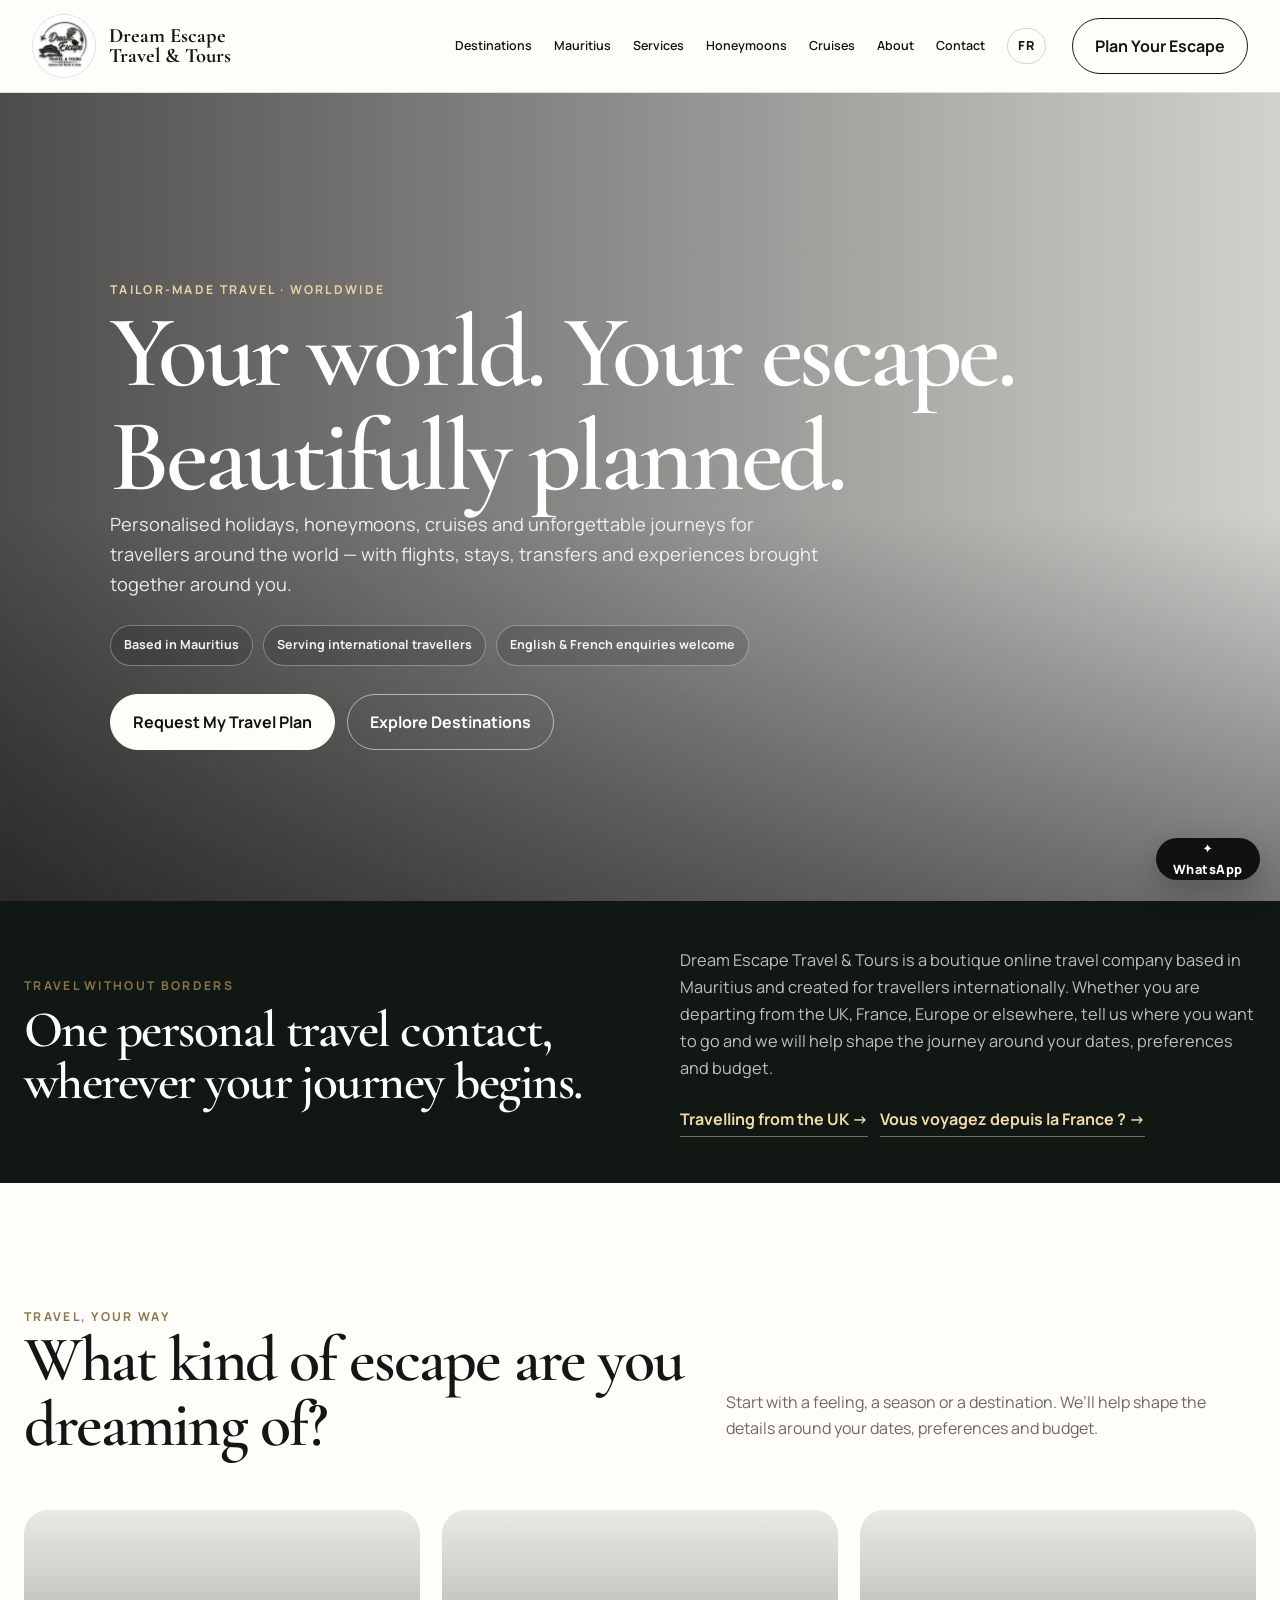
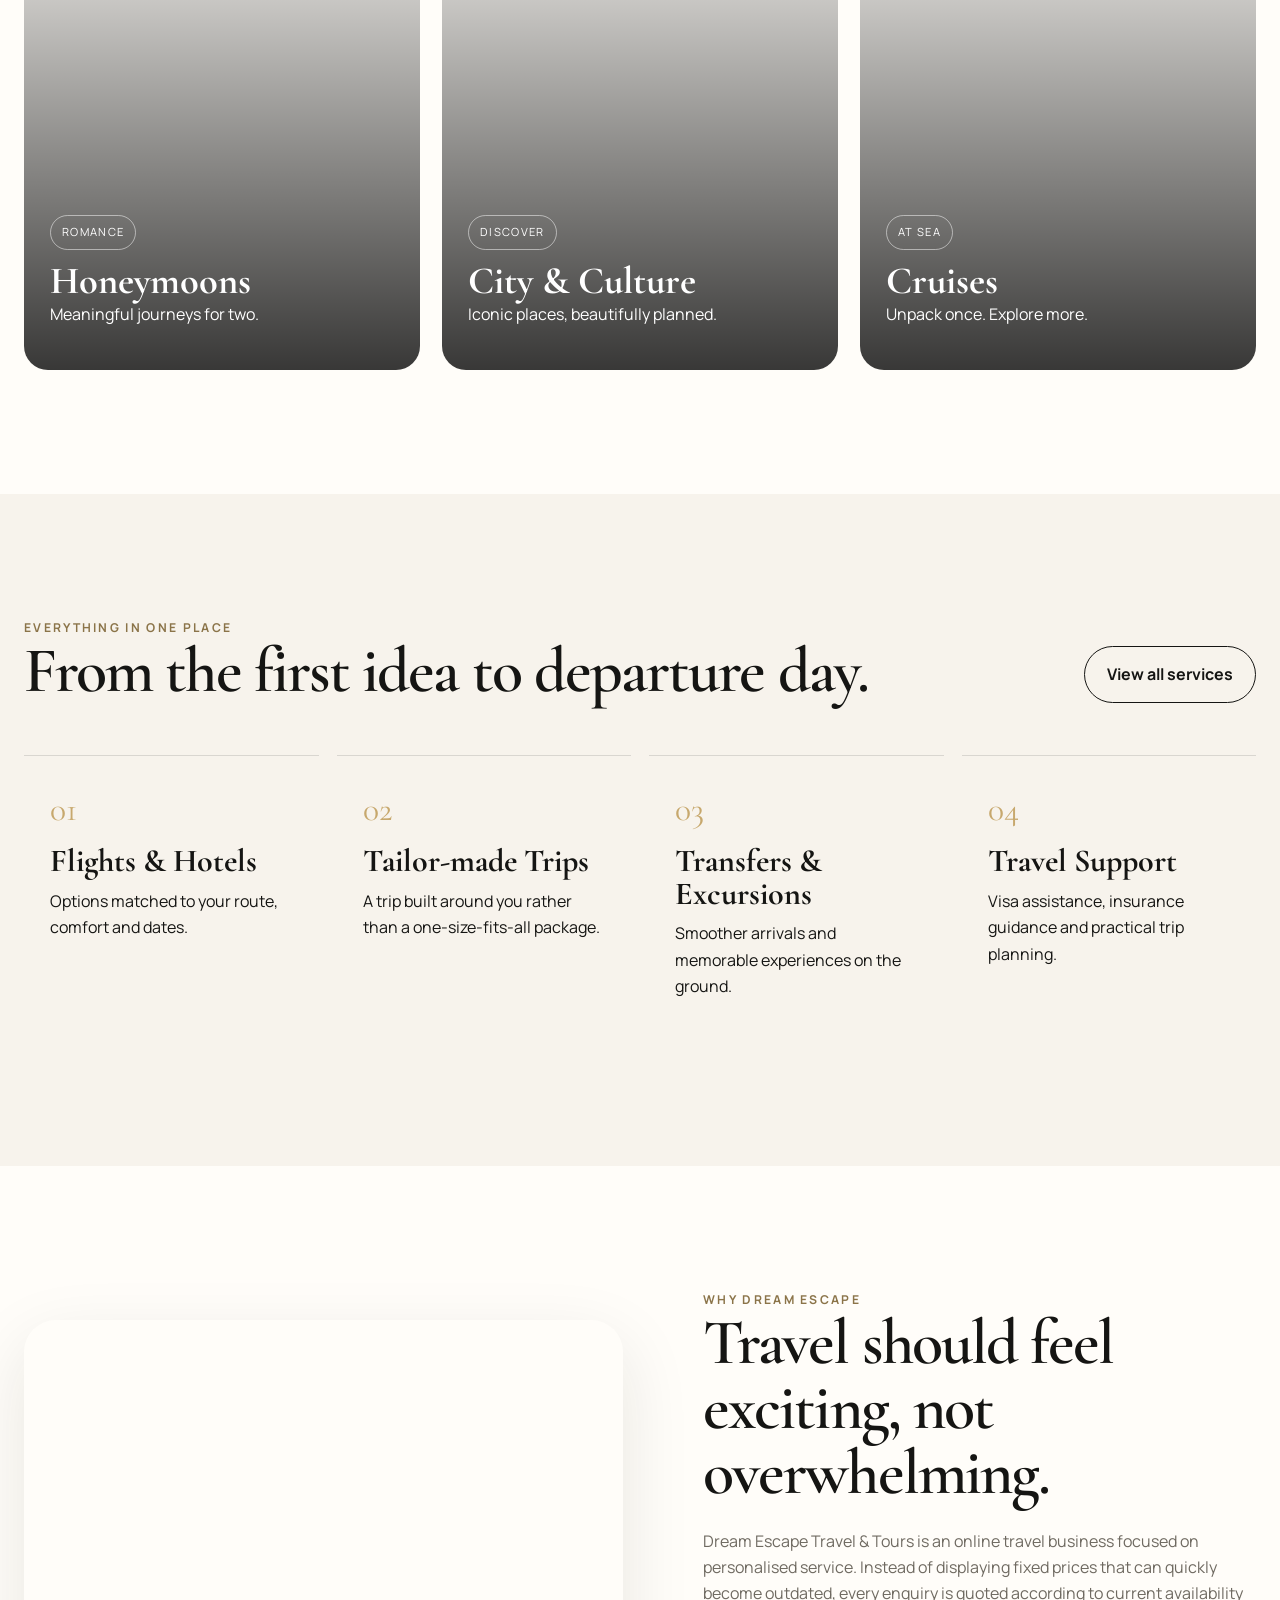
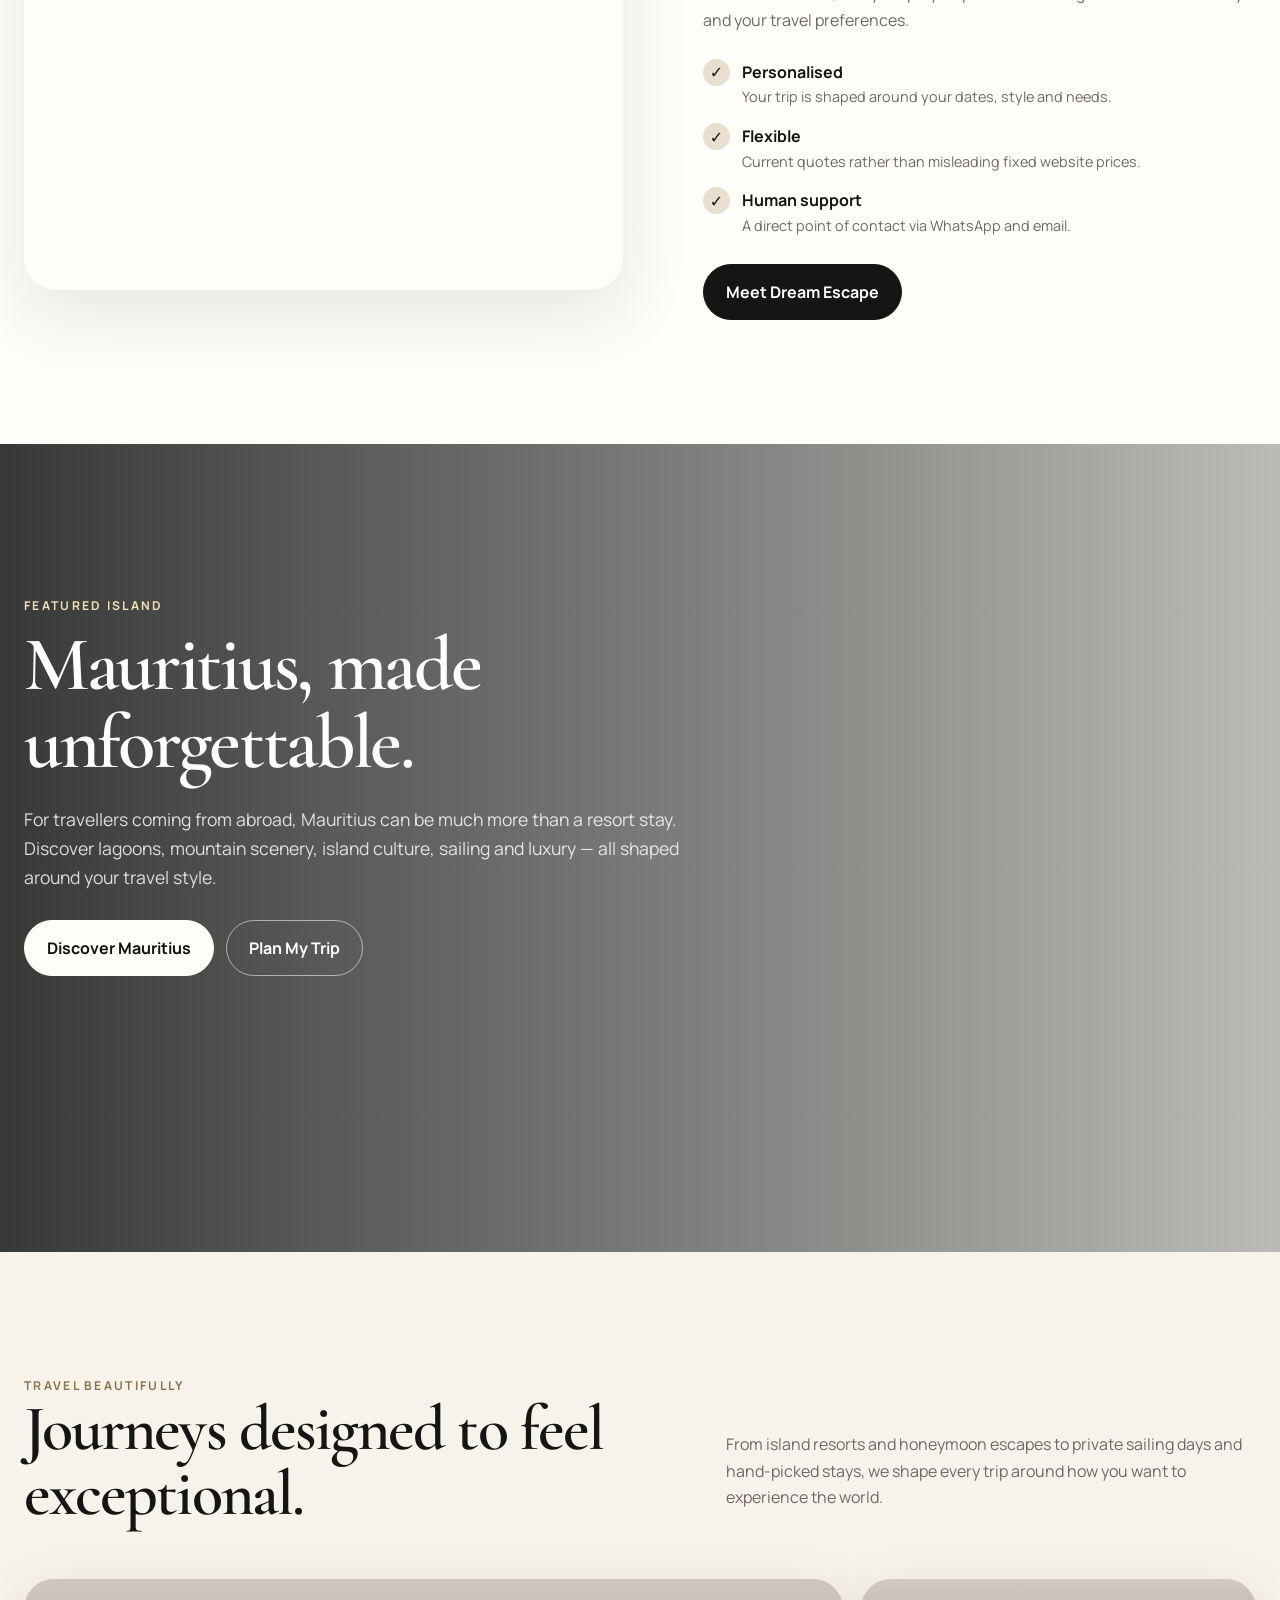
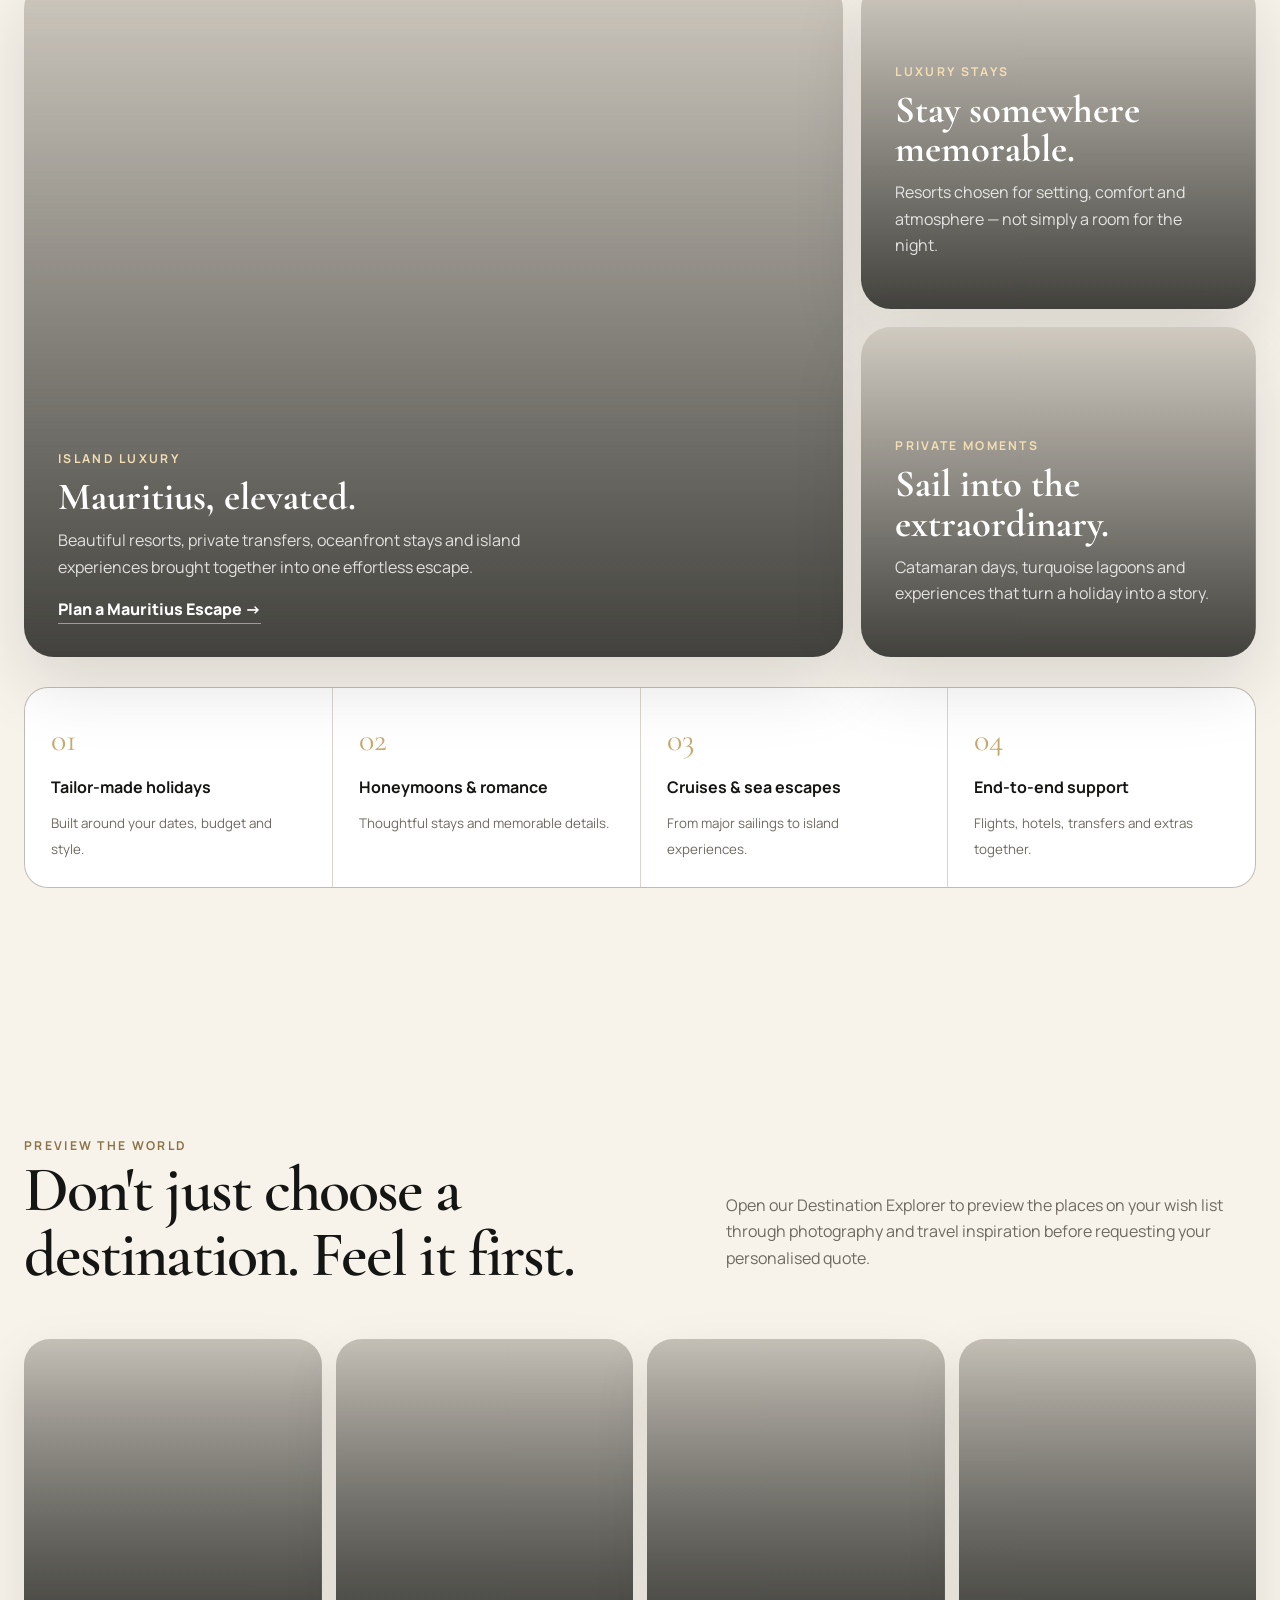
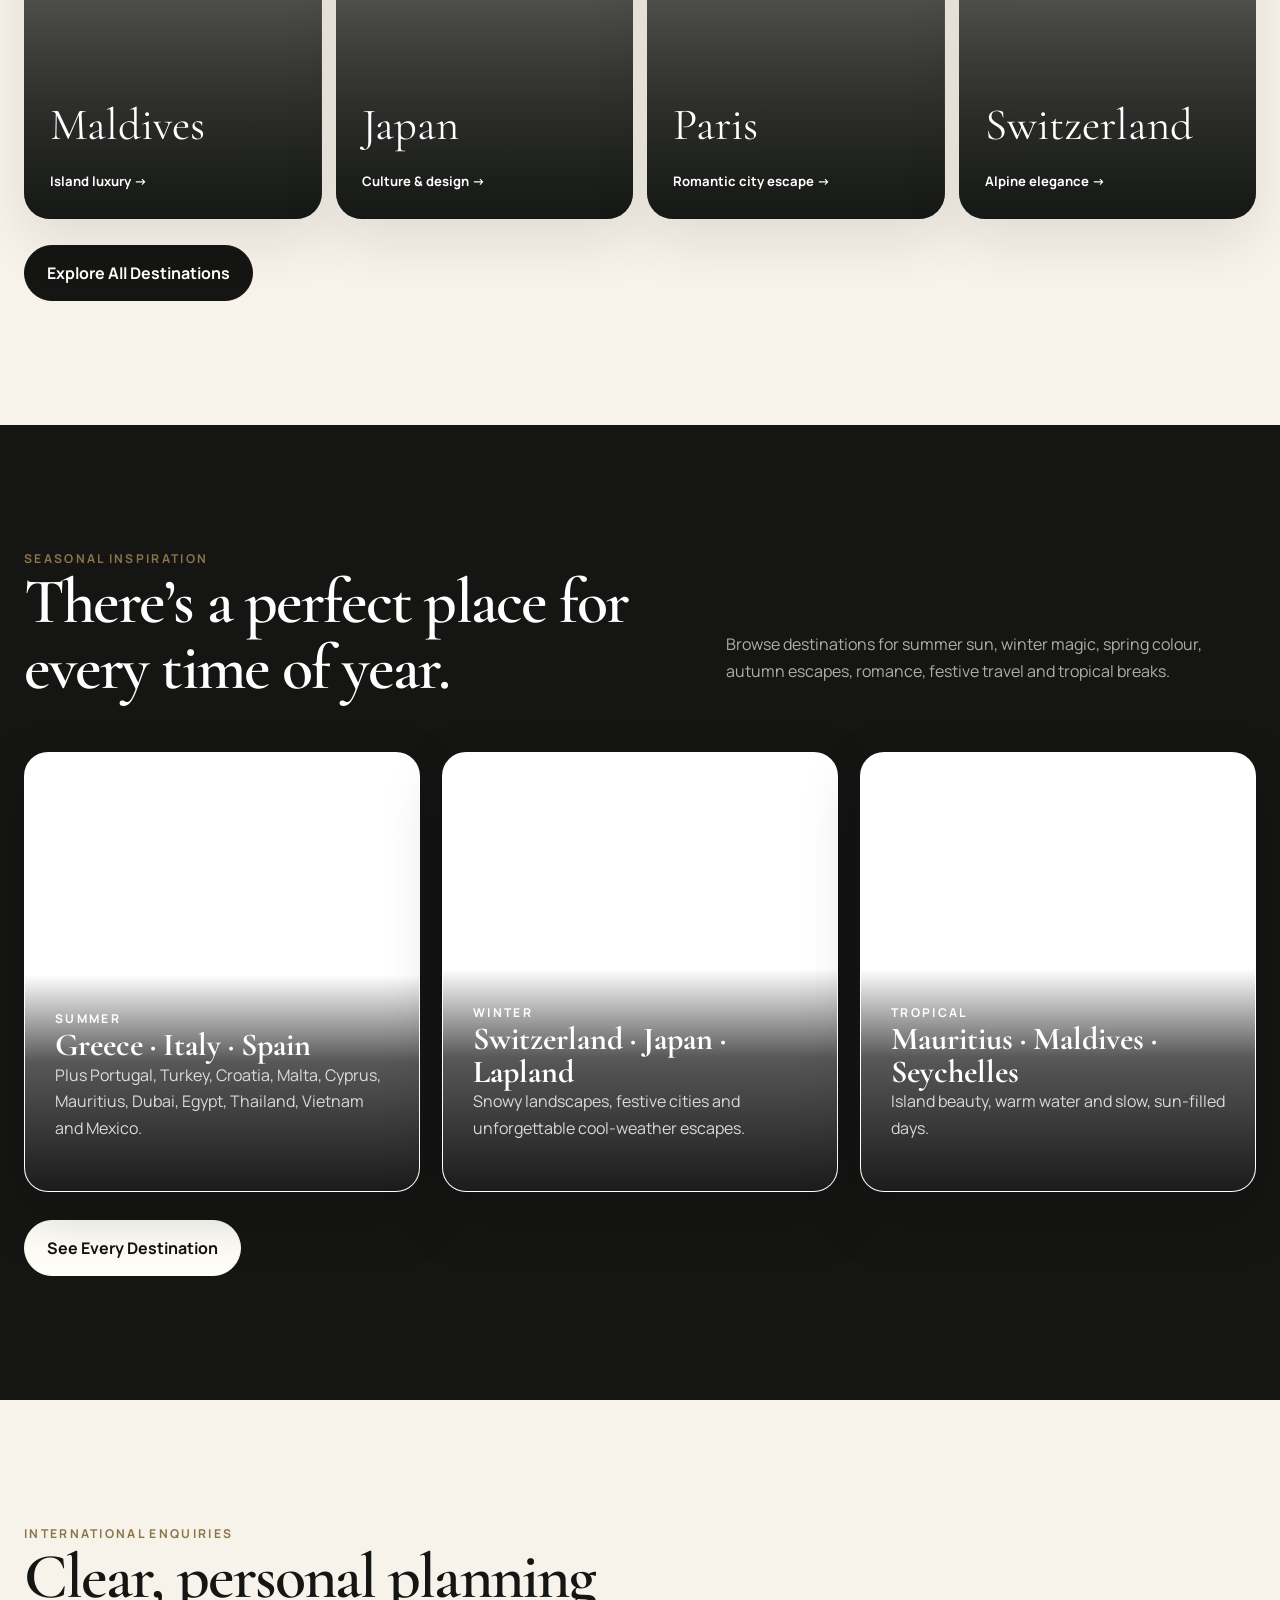
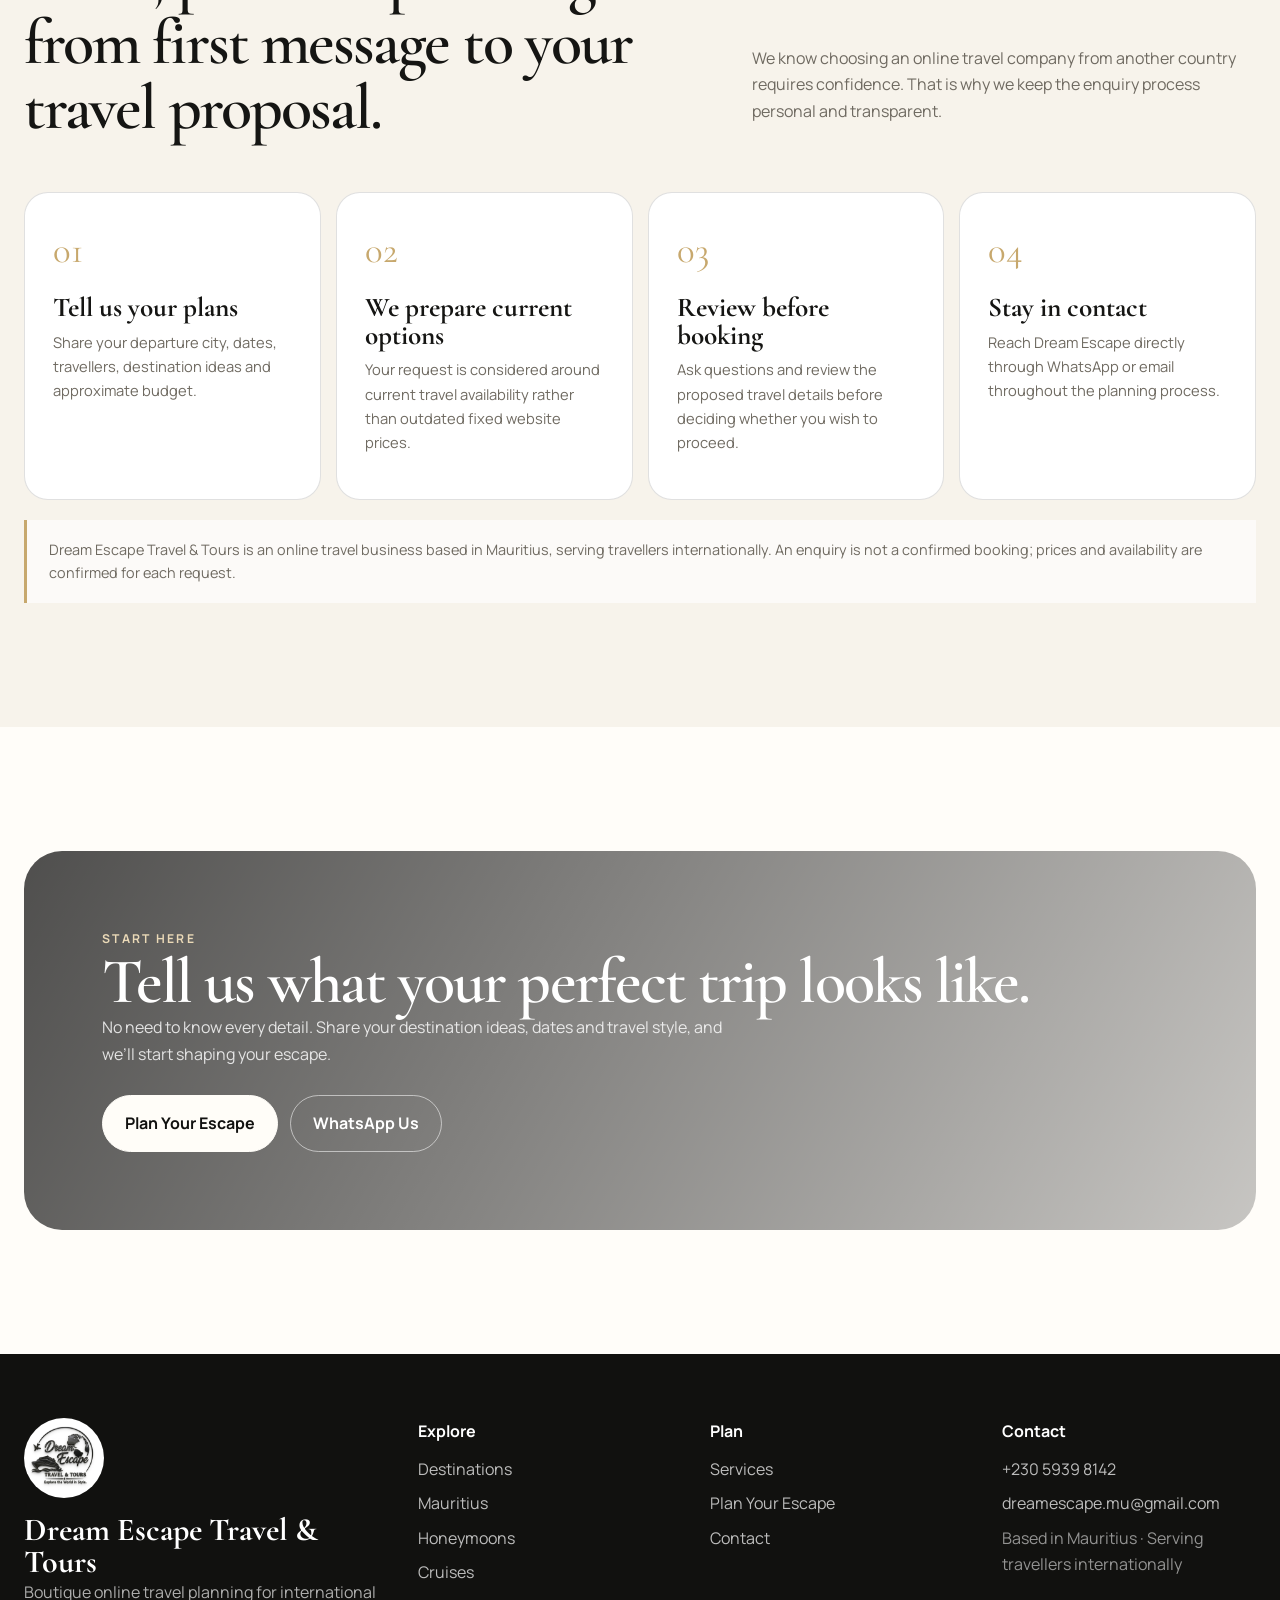
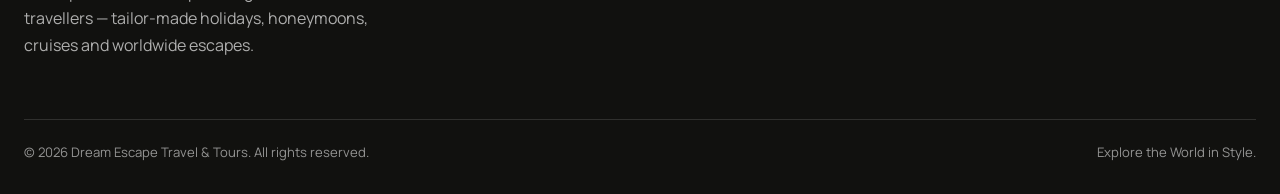
==== commit c6784ba0: "International UK & France website upgrade" ====
--- a/index.html
+++ b/index.html
@@ -3,8 +3,13 @@
 <head>
 <meta charset="utf-8">
 <meta name="viewport" content="width=device-width,initial-scale=1">
-<title>Dream Escape Travel & Tours | Explore the World in Style</title>
-<meta name="description" content="Dream Escape Travel & Tours — personalised travel planning, holidays, honeymoons and cruises.">
+<title>Tailor-Made Holidays Worldwide | Dream Escape Travel & Tours</title>
+<meta name="description" content="Dream Escape Travel & Tours creates tailor-made holidays, honeymoons, cruises and worldwide escapes for international travellers. Based in Mauritius, planning journeys worldwide.">
+<link rel="canonical" href="https://dreamescapetraveltourswebsite.vercel.app/">
+<meta property="og:title" content="Dream Escape Travel & Tours | Tailor-Made Holidays Worldwide">
+<meta property="og:description" content="Personalised holidays, honeymoons, cruises and worldwide journeys — beautifully planned around you.">
+<meta property="og:url" content="https://dreamescapetraveltourswebsite.vercel.app/">
+<meta property="og:type" content="website">
 <link rel="icon" href="dream-escape-logo.jpeg">
 <link rel="stylesheet" href="styles.css">
 </head>
@@ -24,6 +29,7 @@
       <a href="cruises.html">Cruises</a>
       <a href="about.html">About</a>
       <a href="contact.html">Contact</a>
+      <a class="lang-link" href="fr.html" aria-label="Version française">FR</a>
     </nav>
     <a class="nav-cta" href="plan.html">Plan Your Escape</a>
     <button class="mobile-toggle" aria-label="Open menu">☰</button>
@@ -34,12 +40,15 @@
 <main>
 <section class="hero">
   <div class="container hero-content">
-    <div class="eyebrow" style="color:#e8d3a7">Boutique online travel planning</div>
-    <h1>Your dream. Our planning. One unforgettable escape.</h1>
-    <p>Flights, hotels, tailor-made holidays, cruises, honeymoons, transfers, excursions and travel support — brought together around the way you want to travel.</p>
-    <div class="hero-actions"><a class="btn btn-light" href="plan.html">Plan My Escape</a><a class="btn" style="border-color:rgba(255,255,255,.55);color:white" href="destinations.html">Explore Destinations</a></div>
-  </div>
-</section>
+    <div class="eyebrow" style="color:#e8d3a7">Tailor-made travel · Worldwide</div>
+    <h1>Your world. Your escape. Beautifully planned.</h1>
+    <p>Personalised holidays, honeymoons, cruises and unforgettable journeys for travellers around the world — with flights, stays, transfers and experiences brought together around you.</p>
+    <div class="international-proof"><span>Based in Mauritius</span><span>Serving international travellers</span><span>English & French enquiries welcome</span></div>
+    <div class="hero-actions"><a class="btn btn-light" href="plan.html">Request My Travel Plan</a><a class="btn" style="border-color:rgba(255,255,255,.55);color:white" href="destinations.html">Explore Destinations</a></div>
+  </div>
+</section>
+
+<section class="international-intro"><div class="container international-intro-grid"><div><div class="eyebrow">Travel without borders</div><h2>One personal travel contact, wherever your journey begins.</h2></div><div><p>Dream Escape Travel & Tours is a boutique online travel company based in Mauritius and created for travellers internationally. Whether you are departing from the UK, France, Europe or elsewhere, tell us where you want to go and we will help shape the journey around your dates, preferences and budget.</p><div class="market-links"><a href="plan.html">Travelling from the UK →</a><a href="fr.html">Vous voyagez depuis la France ? →</a></div></div></div></section>
 
 <section class="section">
  <div class="container">
@@ -156,6 +165,8 @@
  </div>
 </section>
 
+<section class="section international-trust"><div class="container"><div class="section-head"><div><div class="eyebrow">International enquiries</div><h2>Clear, personal planning from first message to your travel proposal.</h2></div><p>We know choosing an online travel company from another country requires confidence. That is why we keep the enquiry process personal and transparent.</p></div><div class="trust-grid"><div class="trust-card"><span>01</span><h3>Tell us your plans</h3><p>Share your departure city, dates, travellers, destination ideas and approximate budget.</p></div><div class="trust-card"><span>02</span><h3>We prepare current options</h3><p>Your request is considered around current travel availability rather than outdated fixed website prices.</p></div><div class="trust-card"><span>03</span><h3>Review before booking</h3><p>Ask questions and review the proposed travel details before deciding whether you wish to proceed.</p></div><div class="trust-card"><span>04</span><h3>Stay in contact</h3><p>Reach Dream Escape directly through WhatsApp or email throughout the planning process.</p></div></div><div class="trust-note">Dream Escape Travel & Tours is an online travel business based in Mauritius, serving travellers internationally. An enquiry is not a confirmed booking; prices and availability are confirmed for each request.</div></div></section>
+
 <section class="section">
  <div class="container cta-panel">
   <div class="eyebrow" style="color:#ead9b7">Start here</div>
@@ -174,12 +185,12 @@
       <div class="footer-brand">
         <img src="dream-escape-logo.jpeg" alt="">
         <h3>Dream Escape Travel & Tours</h3>
-        <p style="color:rgba(255,255,255,.66);max-width:360px">Online travel planning for beautiful, personalised journeys — from flights and stays to cruises, honeymoons and complete escapes.</p>
+        <p style="color:rgba(255,255,255,.66);max-width:360px">Boutique online travel planning for international travellers — tailor-made holidays, honeymoons, cruises and worldwide escapes.</p>
       </div>
       <div><div class="footer-title">Explore</div><a href="destinations.html">Destinations</a><br>
       <a href="mauritius.html">Mauritius</a><br><a href="honeymoons.html">Honeymoons</a><br><a href="cruises.html">Cruises</a></div>
       <div><div class="footer-title">Plan</div><a href="services.html">Services</a><br><a href="plan.html">Plan Your Escape</a><br><a href="contact.html">Contact</a></div>
-      <div><div class="footer-title">Contact</div><a href="tel:+23059398142">+230 5939 8142</a><br><a href="mailto:dreamescape.mu@gmail.com">dreamescape.mu@gmail.com</a><br><span style="color:rgba(255,255,255,.55)">Online business</span></div>
+      <div><div class="footer-title">Contact</div><a href="tel:+23059398142">+230 5939 8142</a><br><a href="mailto:dreamescape.mu@gmail.com">dreamescape.mu@gmail.com</a><br><span style="color:rgba(255,255,255,.55)">Based in Mauritius · Serving travellers internationally</span></div>
     </div>
     <div class="copyright"><span>© 2026 Dream Escape Travel & Tours. All rights reserved.</span><span>Explore the World in Style.</span></div>
   </div>
--- a/styles.css
+++ b/styles.css
@@ -765,3 +765,6 @@
   .destination-photo-card{min-height:520px}
   .footer-grid a{margin-bottom:10px}
 }
+
+/* ===== International launch upgrade ===== */
+.lang-link{border:1px solid rgba(31,36,31,.18);border-radius:999px;padding:7px 10px!important;font-size:.75rem;font-weight:800;letter-spacing:.08em}.international-proof{display:flex;gap:10px;flex-wrap:wrap;margin:26px 0 2px}.international-proof span{padding:9px 13px;border:1px solid rgba(255,255,255,.32);background:rgba(0,0,0,.12);backdrop-filter:blur(8px);border-radius:999px;color:rgba(255,255,255,.92);font-size:.78rem;font-weight:700}.international-intro{padding:46px 0;background:#111813;color:white}.international-intro-grid{display:grid;grid-template-columns:1fr 1fr;gap:80px;align-items:center}.international-intro h2{font-size:clamp(2.5rem,4vw,4.6rem);margin-top:8px}.international-intro p{color:rgba(255,255,255,.72);font-size:1.02rem}.market-links{display:flex;gap:12px;flex-wrap:wrap;margin-top:24px}.market-links a{color:#f1d9aa;text-decoration:none;border-bottom:1px solid rgba(241,217,170,.45);padding-bottom:4px;font-weight:700}.international-trust{background:#f7f3eb}.trust-grid{display:grid;grid-template-columns:repeat(4,1fr);gap:15px}.trust-card{background:white;border:1px solid var(--line);border-radius:24px;padding:28px}.trust-card span{font-family:"Cormorant Garamond";font-size:2.3rem;color:var(--champagne)}.trust-card h3{font-size:1.7rem;margin:12px 0 8px}.trust-card p{color:var(--muted);font-size:.92rem}.trust-note{margin-top:20px;padding:18px 22px;border-left:3px solid var(--champagne);background:rgba(255,255,255,.65);color:var(--muted);font-size:.9rem}.fr-hero{background-image:linear-gradient(90deg,rgba(8,13,10,.76),rgba(8,13,10,.16)),url('https://images.unsplash.com/photo-1507525428034-b723cf961d3e?auto=format&fit=crop&w=2200&q=90')}@media(max-width:1000px){.international-intro-grid{grid-template-columns:1fr;gap:26px}.trust-grid{grid-template-columns:1fr 1fr}}@media(max-width:620px){.international-proof{gap:7px}.international-proof span{font-size:.7rem;padding:7px 9px}.trust-grid{grid-template-columns:1fr}.international-intro{padding:38px 0}.lang-link{display:inline-block!important;width:auto!important}}
